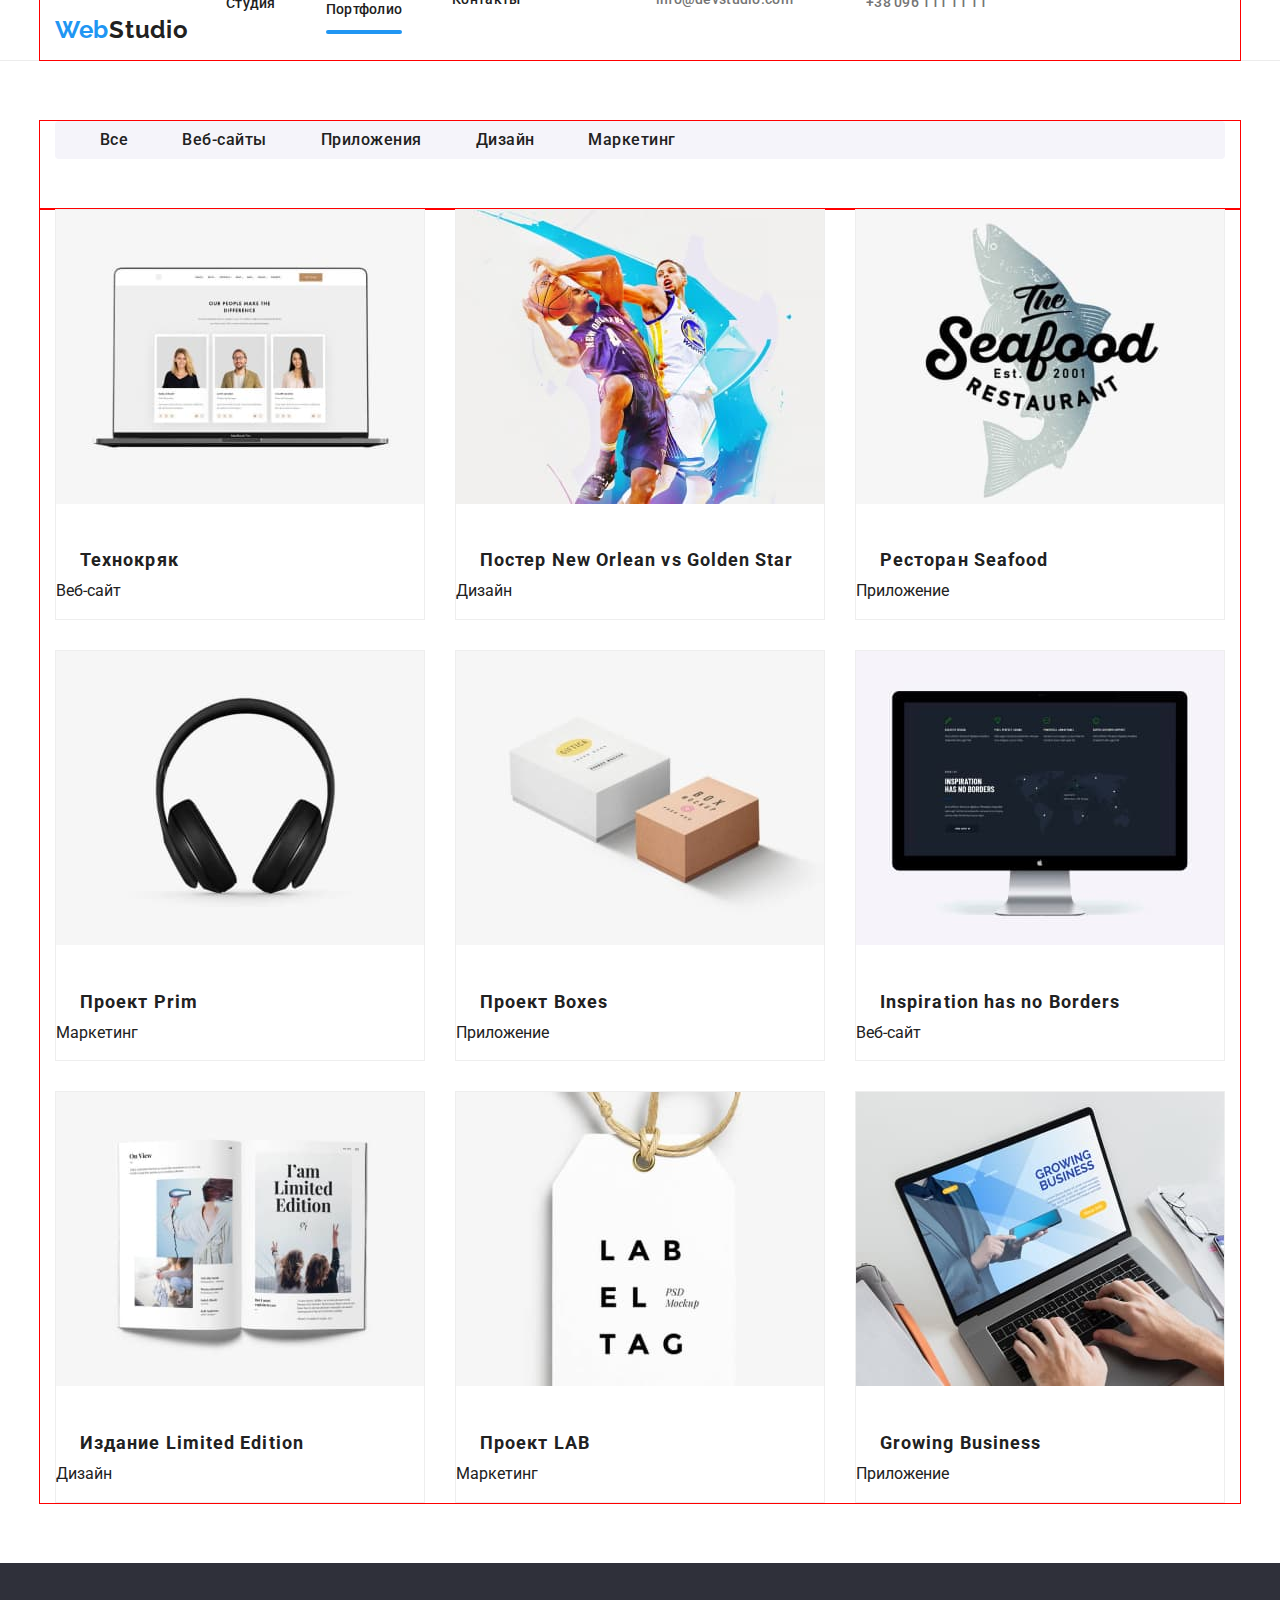
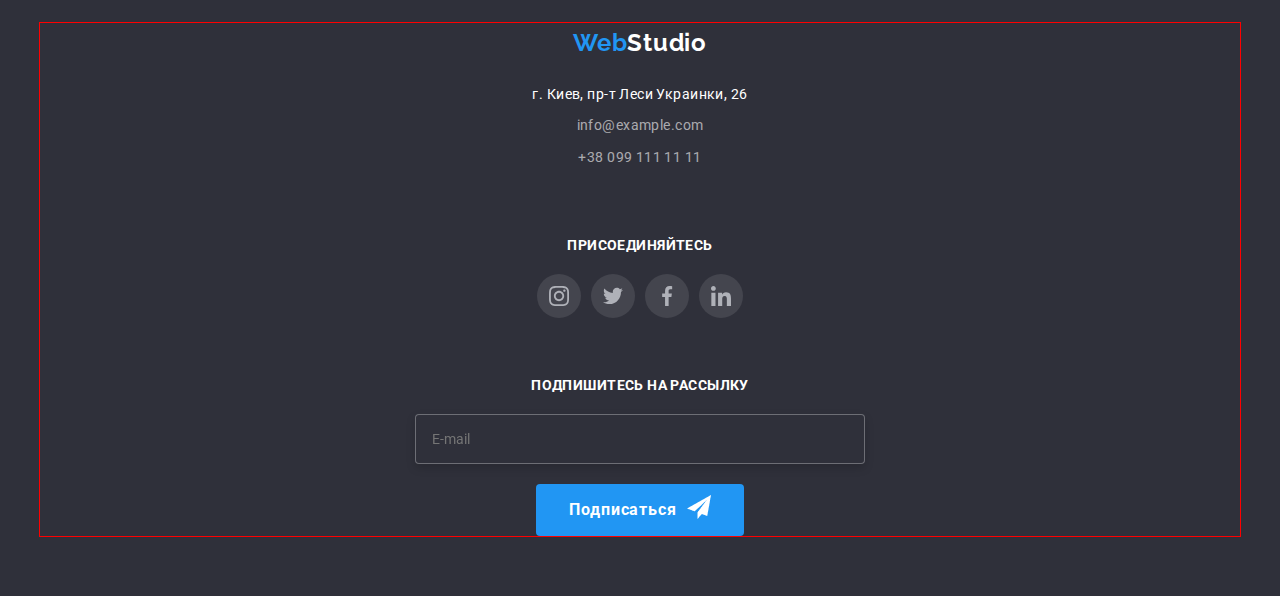
==== portfolio.html @ fc1795cc "+ portfolio" ====
<!DOCTYPE html>
<html lang="ru">

<head>
  <meta charset="UTF-8">
  <meta name="viewport" content="width=device-width, initial-scale=1.0">
  <title>Студия</title>
  <link
    href="https://fonts.googleapis.com/css2?family=Raleway:wght@400;700&family=Roboto:wght@400;500;700;900&display=swap"
    rel="stylesheet" />
  <link rel="stylesheet"
    href="https://cdnjs.cloudflare.com/ajax/libs/modern-normalize/1.0.0/modern-normalize.min.css" />
  <link rel="stylesheet" href="css/main.min.css" />
</head>

<body>
  <header class="header">
    <div class="container">
      <nav class="nav">
        <a href="./index.html" class="logo">Web<span>Studio</span>
        </a>

        <button type="button" class="menu-button" aria-expanded="false" aria-controls="menu">
          <svg class="burger-menu" data-menu-button width="24" height="18" aria-label="Переключатель мобильного меню">
            <use class="icon-menu" width="24" height="16" href="../images/svg/sprite.svg#icon-menu"></use>
            <use class="icon-cross" width="18" height="18" href="../images/svg/sprite.svg#icon-close"></use>

          </svg>
        </button>

        <div class="menu-container" data-menu>
          <ul class="menu-list">
            <li class="menu-item"><a href="./index.html" class="link ">Студия</a></li>
            <li class="menu-item"><a href="./portfolio.html" class="link current">Портфолио</a></li>
            <li class="menu-item"><a href="#contacts" class="link">Контакты</a></li>
          </ul>
          <ul class="contacts-list">
            <li class="contacts-item">
              <a class="contacts link" href="mailto:info@devstudio.com">
                <svg class="contacts-svg" width="16" height="11">
                  <use href="./images/svg/sprite.svg#icon-envelope"></use>
                </svg>
                info@devstudio.com</a>
            </li>
            <li class="contacts-item">
              <a class="contacts link" href="telto:+380961111111">
                <svg class="contacts-svg" width="10" height="15">
                  <use href="./images/svg/sprite.svg#icon-tel"></use>
                </svg>
                +38 096 111 11 11</a></li>
          </ul>
        </div>

      </nav>
    </div>
  </header>

  <main class="portfolio-main">
    <div class="container">
      <ul class="btn-list">
        <li class="item"><a href="" class="hero-btn">Все</a></li>
        <li class="item"><a href="" class="hero-btn">Веб-сайты</a></li>
        <li class="item"><a href="" class="hero-btn">Приложения</a></li>
        <li class="item"><a href="" class="hero-btn">Дизайн</a></li>
        <li class="item"><a href="" class="hero-btn">Маркетинг</a></li>
      </ul>
    </div>

    <div class="container">
      <ul class="card-container">
        <li class="card-element">
          <div class="card-img">
            <img src="./images/portfolio/portfolio1.jpg" alt="экран с лаптопа" class="card-img">
            <div class="overlay">
              <p class="overlay-text">Технокряк это современная площадка распространения коронавируса.
                Компании используют эту платформу для цифрового шпионажа и атак на защищённые сервера
                конкурентов.</p>
            </div>
          </div>

          <div class="card-title">
            <p class="img-title">Технокряк</p>
            <p class="img-description">Веб-сайт</p>
          </div>
        </li>
        <li class="card-element">
          <div class="card-img">
            <img src="./images/portfolio/portfolio2.jpg" alt="баскетболисты">
            <div class="overlay">
              <p class="overlay-text">Технокряк это современная площадка распространения коронавируса.
                Компании используют эту платформу для цифрового шпионажа и атак на защищённые сервера
                конкурентов.</p>
            </div>
          </div>

          <div class="card-title">
            <p class="img-title">Постер New Orlean vs Golden Star</p>
            <p class="img-description">Дизайн</p>
          </div>
        </li>

        <li class="card-element">
          <div class="card-img">
            <img src="./images/portfolio/portfolio3.jpg" alt="ресторан">
            <div class="overlay">
              <p class="overlay-text">Технокряк это современная площадка распространения коронавируса.
                Компании используют эту платформу для цифрового шпионажа и атак на защищённые сервера
                конкурентов.</p>
            </div>
          </div>
          <div class="card-title">
            <p class="img-title">Ресторан Seafood</p>
            <p class="img-description">Приложение</p>
          </div>
        </li>

        <li class="card-element">
          <div class="card-img">
            <img src="./images/portfolio/portfolio4.jpg" alt="наушники">
            <div class="overlay">
              <p class="overlay-text">Технокряк это современная площадка распространения коронавируса.
                Компании используют эту платформу для цифрового шпионажа и атак на защищённые сервера
                конкурентов.</p>
            </div>
          </div>
          <div class="card-title">
            <p class="img-title">Проект Prim</p>
            <p class="img-description">Маркетинг</p>
          </div>
        </li>
        <li class="card-element">
          <div class="card-img">
            <img src="./images/portfolio/portfolio5.jpg" alt="коробки">
            <div class="overlay">
              <p class="overlay-text">Технокряк это современная площадка распространения коронавируса.
                Компании используют эту платформу для цифрового шпионажа и атак на защищённые сервера
                конкурентов.</p>
            </div>
          </div>
          <div class="card-title">
            <p class="img-title">Проект Boxes</p>
            <p class="img-description">Приложение</p>
          </div>
        </li>
        <li class="card-element">
          <div class="card-img">
            <img src="./images/portfolio/portfolio6.jpg" alt="экран компьютера">
            <div class="overlay">
              <p class="overlay-text">Технокряк это современная площадка распространения коронавируса.
                Компании используют эту платформу для цифрового шпионажа и атак на защищённые сервера
                конкурентов.</p>
            </div>
          </div>

          <div class="card-title">
            <p class="img-title">Inspiration has no Borders</p>
            <p class="img-description">Веб-сайт</p>
          </div>

        </li>
        <li class="card-element">
          <div class="card-img">
            <img src="./images/portfolio/portfolio7.jpg" alt="экран компьютера">
            <div class="overlay">
              <p class="overlay-text">Технокряк это современная площадка распространения коронавируса.
                Компании используют эту платформу для цифрового шпионажа и атак на защищённые сервера
                конкурентов.</p>
            </div>
          </div>

          <div class="card-title">
            <p class="img-title">Издание Limited Edition</p>
            <p class="img-description">Дизайн</p>
          </div>

        </li>
        <li class="card-element">
          <div class="card-img">
            <img src="./images/portfolio/portfolio8.jpg" alt="экран компьютера">
            <div class="overlay">
              <p class="overlay-text">Технокряк это современная площадка распространения коронавируса.
                Компании используют эту платформу для цифрового шпионажа и атак на защищённые сервера
                конкурентов.</p>
            </div>
          </div>

          <div class="card-title">
            <p class="img-title">Проект LAB</p>
            <p class="img-description">Маркетинг</p>
          </div>


        </li>
        <li class="card-element">
          <div class="card-img">
            <img src="./images/portfolio/portfolio9.jpg" alt="экран компьютера">
            <div class="overlay">
              <p class="overlay-text">Технокряк это современная площадка распространения коронавируса.
                Компании используют эту платформу для цифрового шпионажа и атак на защищённые сервера
                конкурентов.</p>
            </div>
          </div>

          <div class="card-title">
            <p class="img-title">Growing Business</p>
            <p class="img-description">Приложение</p>
          </div>

        </li>
      </ul>
    </div>


  </main>


  <footer id="contacts" class="footer">
    <div class="container">
      <ul class="address-list">
        <a href="./index.html" class="logo-footer">Web<span class="">Studio</span></a>

        <li class="address-item">
          <a class="address-link map"
            href="https://www.google.com.ua/maps/place/%D0%B1%D1%83%D0%BB%D1%8C%D0%B2%D0%B0%D1%80+%D0%9B%D0%B5%D1%81%D1%96+%D0%A3%D0%BA%D1%80%D0%B0%D1%97%D0%BD%D0%BA%D0%B8,+26,+%D0%9A%D0%B8%D1%97%D0%B2,+02000"
            target="_blank" rel="noopener noreferrer Nofollow">г. Киев, пр-т Леси Украинки, 26</a>
        </li>
        <li class="address-item">
          <a class="address-link" href="mailto:info@example.com" target="_blank"
            rel="noopener noreferrer Nofollow">info@example.com</a>
        </li>
        <li class="address-item">
          <a class="address-link" href="tel:+38(099)111 11 11" target="_blank" rel="noopener noreferrer Nofollow">+38
            099 111 11 11</a>
        </li>
      </ul>

      <!-- JOIN US присоединяйтесь -->
      <div class="join-us-section">
        <p class="join-us-title">Присоединяйтесь</p>
        <!-- контейнер соц сетей-->
        <div class="social-section-footer">
          <ul class="social-list-footer">
            <li class="social-item-footer">
              <a class="social-link-footer" href="www.instagram.com" target="_blank" rel="noopener noreferrer Nofollow">
                <svg class="social-icon-footer" width="20" height="20">
                  <use href="./images/SVG/sprite.svg#icon-instagram"></use>
                </svg>
              </a>
            </li>
            <li class="social-item-footer">
              <a class="social-link-footer" href="www.twitter.com" target="_blank" rel="noopener noreferrer Nofollow">
                <svg class="social-icon-footer" width="20" height="20">
                  <use href="./images/SVG/sprite.svg#icon-twitter"></use>
                </svg>
              </a>
            </li>
            <li class="social-item-footer">
              <a class="social-link-footer" href="www.facebook.com" target="_blank" rel="noopener noreferrer Nofollow">
                <svg class="social-icon-footer" width="20" height="20">
                  <use href="./images/SVG/sprite.svg#icon-facebook"></use>
                </svg>
              </a>
            </li>
            <li class="social-item-footer">
              <a class="social-link-footer" href="www.linkedin.com" target="_blank" rel="noopener noreferrer Nofollow">
                <svg class="social-icon-footer" width="20" height="20">
                  <use href="./images/SVG/sprite.svg#icon-linkedin"></use>
                </svg>
              </a>
            </li>
          </ul>
        </div>
      </div>

      <!-- Подпишись на рассылку -->
      <div class="subscription">
        <strong class="join-us-title">Подпишитесь на рассылку</strong>

        <form class="subscription-form">
          <input class="colortext" type="email" name="mail" id="email" autocomplete="on" placeholder="E-mail" />

          <button class="footer hero-btn">
            Подписаться
            <img src="./images/SVG/twitter-footer.png" alt="лого твиттера" width="24" height="24" />
          </button>
        </form>
      </div>
    </div>
  </footer>
  <script src="js/menu.js"></script>
  <script src="js/modal.js"></script>
</body>

</html>
---- css/main.min.css ----
*{padding:0;margin:0;color:#212121}html{-webkit-box-sizing:border-box;box-sizing:border-box}img{display:block}body{color:#757575;font-family:"Roboto", sans-serif;margin:0;padding:0;font-style:normal;outline-offset:0}.visually-hidden{position:absolute !important;clip:rect(1px 1px 1px 1px);clip:rect(1px 1px 1px 1px);padding:0 !important;border:0 !important;height:1px !important;width:1px !important;overflow:hidden}h1,h2,h3,h4,h5{font-weight:700;margin-top:0;margin-bottom:0}a{text-decoration:none}ul,li{-webkit-padding-start:0;padding-inline-start:0;margin-top:0;margin-bottom:0;list-style-type:none}button{cursor:pointer}footer,.hero{background-color:#2f303a}.nav:hover,.nav:focus,.link:hover,.link:focus{color:#2196f3}.heading{font-weight:700;font-size:28px;line-height:1.1786;text-align:center;letter-spacing:0.03em;color:#212121;margin-bottom:30px}*{padding:0;margin:0;color:#212121}html{-webkit-box-sizing:border-box;box-sizing:border-box}img{display:block}body{color:#757575;font-family:"Roboto", sans-serif;margin:0;padding:0;font-style:normal;outline-offset:0}.visually-hidden{position:absolute !important;clip:rect(1px 1px 1px 1px);clip:rect(1px 1px 1px 1px);padding:0 !important;border:0 !important;height:1px !important;width:1px !important;overflow:hidden}h1,h2,h3,h4,h5{font-weight:700;margin-top:0;margin-bottom:0}a{text-decoration:none}ul,li{-webkit-padding-start:0;padding-inline-start:0;margin-top:0;margin-bottom:0;list-style-type:none}button{cursor:pointer}footer,.hero{background-color:#2f303a}.nav:hover,.nav:focus,.link:hover,.link:focus{color:#2196f3}.heading{font-weight:700;font-size:28px;line-height:1.1786;text-align:center;letter-spacing:0.03em;color:#212121;margin-bottom:30px}.container{margin:0 auto;width:1200px;padding-left:15px;padding-right:15px;outline:1px solid red}@media screen and (min-width: 480px){.container{width:480px}}@media screen and (min-width: 768px){.container{width:768px}}@media screen and (min-width: 1200px){.container{width:1200px}}button{outline:none;border:none}button:active,button:focus{outline:none;border:none}.hero-section .button,footer .hero-btn{display:inline-block;letter-spacing:0.06em;font-weight:700;font-size:16px;line-height:1.87em;text-align:center;color:#fff;background-color:#2196f3;padding:10px 32px;border:1px solid transparent;border-radius:4px;cursor:pointer}.hero-section .button:hover,footer .hero-btn:hover{-webkit-box-shadow:0px 4px 4px rgba(0,0,0,0.15);box-shadow:0px 4px 4px rgba(0,0,0,0.15)}.portfolio-main .hero-btn{font-weight:500;font-size:16px;line-height:1.625;text-align:center;letter-spacing:0.03em;color:#212121;border:1px solid transparent;background:#f5f4fa;border-radius:4px;cursor:pointer;padding:6px 22px}.portfolio-main .hero-btn:hover{background:#2196f3;color:#fff;-webkit-box-shadow:0px 3px 1px rgba(0,0,0,0.1),0px 1px 2px rgba(0,0,0,0.08),0px 2px 2px rgba(0,0,0,0.12);box-shadow:0px 3px 1px rgba(0,0,0,0.1),0px 1px 2px rgba(0,0,0,0.08),0px 2px 2px rgba(0,0,0,0.12);border-radius:4px}.menu-item,.contacts-item{font-weight:500;font-size:14px;line-height:1.14;letter-spacing:0.02em}.logo,.logo-footer{display:inline-block;font-family:"Raleway", sans-serif;color:#2196f3;font-weight:700;font-size:24px;line-height:1.6667;letter-spacing:0.03em}.backdrop,.social-link-footer,footer .hero-btn,.portfolio-main .hero-btn,.card-container .card-element,.card-img,.card-img .overlay{-webkit-transition-duration:250ms;transition-duration:250ms;-webkit-transition-property:all;transition-property:all;-webkit-transition-timing-function:cubic-bezier(0.4, 0, 0.2, 1);transition-timing-function:cubic-bezier(0.4, 0, 0.2, 1)}.header{position:relative;margin-top:auto;margin-bottom:auto;border-bottom:1px solid #ececec}.header .nav{display:-webkit-box;display:-ms-flexbox;display:flex;-webkit-box-align:center;-ms-flex-align:center;align-items:center;-webkit-box-pack:justify;-ms-flex-pack:justify;justify-content:space-between;height:60px;padding-top:10px;padding-bottom:10px}.logo span{color:#212121}@media screen and (max-width: 767px){.menu-button{display:-webkit-inline-box;display:-ms-inline-flexbox;display:inline-flex;margin:0;padding:0;border:none;background-color:transparent}}@media screen and (min-width: 768px){.menu-button{display:none}}.menu-button{background-color:transparent}.burger-menu .icon-cross{display:none}.burger-menu.is-open .icon-menu{display:none}.burger-menu.is-open .icon-cross{display:block;fill:#212121}@media screen and (max-width: 767px){.menu-container{display:none;position:absolute;width:100%;min-height:393px;padding-top:60px;padding-bottom:60px;top:100%;left:0;text-align:center;background-color:#fff;border:1px solid #ececec}.menu-container .container{text-align:center}.menu-container.is-open{display:block}}@media screen and (min-width: 768px){.logo{position:absolute}.menu-container{position:absolute;display:-webkit-box;display:-ms-flexbox;display:flex}.menu-list{display:-webkit-box;display:-ms-flexbox;display:flex;-webkit-box-align:center;-ms-flex-align:center;align-items:center;margin-left:171px}.menu-item:not(:last-child){margin-right:50px}.contacts-list{margin-left:106px}}@media screen and (min-width: 1200px){.contacts-list{display:-webkit-box;display:-ms-flexbox;display:flex}.contacts-item:not(:last-child){margin-right:50px}}.menu-item{color:#212121}.menu-item.current{color:#2196f3}.menu-item:nth-child(1){margin-bottom:52px}.menu-item:nth-child(2){margin-bottom:40px}.menu-item:nth-child(3){margin-bottom:60px}.contacts-item .contacts.link{color:#757575}.contacts-item:nth-child(1){margin-bottom:16px}.current{display:inline-block;position:relative}.current::after{position:absolute;display:block;content:"";width:100%;height:4px;background-color:#2196f3;border-radius:4px;margin:0 auto;margin-top:12px}.contacts-svg{fill:#757575;vertical-align:baseline;-webkit-box-align:center;-ms-flex-align:center;align-items:center;margin-right:10px}.hero-section{width:100%;height:400px;padding-top:118px;padding-bottom:118px;text-align:center;background-image:-webkit-gradient(linear, left top, left bottom, from(rgba(47,48,58,0.4)), to(rgba(47,48,58,0.4))),url(../images/hero/hero.jpg);background-image:linear-gradient(rgba(47,48,58,0.4), rgba(47,48,58,0.4)),url(../images/hero/hero.jpg)}.hero-section .button{min-width:200px;min-height:50px}.hero-heading{font-weight:900;font-size:26px;line-height:1.62;letter-spacing:0.06em;text-transform:uppercase;color:#fff;margin-bottom:30px}.backdrop{position:fixed;top:0;left:0;width:100%;height:100%;background-color:rgba(0,0,0,0.2);overflow:auto;z-index:99}.backdrop.is-hidden{opacity:0;visibility:hidden;pointer-events:none;overflow-y:scroll}.modal{margin-top:15px;width:450px;height:609px;position:absolute;background-color:#fff;top:50%;left:50%;-webkit-transform:translate(-50%, -50%);transform:translate(-50%, -50%);border-radius:4px;-webkit-animation:open-close 200ms;animation:open-close 200ms;-webkit-box-shadow:0px 1px 3px rgba(0,0,0,0.12),0px 1px 1px rgba(0,0,0,0.14),0px 2px 1px rgba(0,0,0,0.2);box-shadow:0px 1px 3px rgba(0,0,0,0.12),0px 1px 1px rgba(0,0,0,0.14),0px 2px 1px rgba(0,0,0,0.2)}@-webkit-keyframes open-close{0%{-webkit-transform:scale(0);transform:scale(0)}50%{-webkit-transform:scale(0.5);transform:scale(0.5)}100%{-webkit-transform:scale(1);transform:scale(1)}}@keyframes open-close{0%{-webkit-transform:scale(0);transform:scale(0)}50%{-webkit-transform:scale(0.5);transform:scale(0.5)}100%{-webkit-transform:scale(1);transform:scale(1)}}.close-btn{position:absolute;top:8px;right:8px;width:30px;height:30px;background-color:#fff;border:1px solid rgba(0,0,0,0.1);border-radius:50%;cursor:pointer;text-align:center}.features-section{padding-top:60px;padding-bottom:60px}.features-list{-webkit-box-align:center;-ms-flex-align:center;align-items:center}.features-item{width:100%;background:#ffffff}.features-item:nth-child(1)::before{background-image:url(../images/features/tv-table.svg);display:block;content:"";width:100%;height:120px;background-color:#f5f4fa;background-repeat:no-repeat;background-position:50% 50%}.features-item:nth-child(2)::before{background-image:url(../images/features/clock.svg);display:block;content:"";width:100%;height:120px;background-color:#f5f4fa;background-repeat:no-repeat;background-position:50% 50%}.features-item:nth-child(3)::before{background-image:url(../images/features/computer.svg);display:block;content:"";width:100%;height:120px;background-color:#f5f4fa;background-repeat:no-repeat;background-position:50% 50%}.features-item:nth-child(4)::before{background-image:url(../images/features/astronaut.svg);display:block;content:"";width:100%;height:120px;background-color:#f5f4fa;background-repeat:no-repeat;background-position:50% 50%}.title{font-weight:700;line-height:1.1428;letter-spacing:0.03em;text-transform:uppercase;color:#212121;margin-top:30px;text-align:center;margin-bottom:10px}.title-text{font-weight:400;line-height:1.71;color:#757575;margin-bottom:30px}.team-section{padding-top:60px;padding-bottom:60px;background:#f5f4fa}.team-item{height:622px;background:#ffffff;-webkit-box-shadow:0px 1px 3px rgba(0,0,0,0.12),0px 1px 1px rgba(0,0,0,0.14),0px 2px 1px rgba(0,0,0,0.2);box-shadow:0px 1px 3px rgba(0,0,0,0.12),0px 1px 1px rgba(0,0,0,0.14),0px 2px 1px rgba(0,0,0,0.2);border-radius:0px 0px 4px 4px;margin-bottom:30px}.team-item img{width:100%;height:460px;margin-bottom:30px}.team .name{font-weight:500;font-size:16px;line-height:1.1875;text-align:center;letter-spacing:0.03em;color:#212121;margin-bottom:10px}.team .profession{font-weight:400;font-size:16px;line-height:1.1875;text-align:center;letter-spacing:0.03em;color:#757575;margin-bottom:30px}.social-list{width:206px;height:44px;display:-webkit-box;display:-ms-flexbox;display:flex;-ms-flex-pack:distribute;justify-content:space-around;-webkit-box-align:center;-ms-flex-align:center;align-items:center;margin:0 auto;padding-bottom:24px}.social-item svg{fill:#757575}.partners{fill:#afb1b8}.partners:hover,.partners:focus{fill:#2196f3}.partners-section{padding-top:60px;padding-bottom:60px}.partners-list-item{width:210px;height:90px;margin:15px;border:1px solid #afb1b8;-webkit-box-sizing:border-box;box-sizing:border-box;border-radius:4px;text-align:center;padding-top:20px}.partners-list{margin:-15px;display:-webkit-box;display:-ms-flexbox;display:flex;-ms-flex-wrap:wrap;flex-wrap:wrap}.footer{padding-top:60px;padding-bottom:60px;background-color:#2f303a}.footer.container{-webkit-box-align:start;-ms-flex-align:start;align-items:flex-start}.logo-footer{color:#2196f3}.logo-footer span{color:#fff}.footer{text-align:center}.address-link{display:inline-block;font-size:14px;line-height:1.71em;letter-spacing:0.03em;margin-bottom:8px;color:rgba(255,255,255,0.6)}.address-link.map{color:#fff;margin-top:20px}.join-us-section{width:206px;margin:0 auto;text-align:center;margin-bottom:60px;margin-top:60px}.join-us-title{min-width:145px;font-weight:700;font-size:14px;line-height:1.14;letter-spacing:0.03em;text-transform:uppercase;color:#fff;margin:0 auto;margin-top:0px;margin-bottom:20px}.social-section-footer{width:206px;height:44px;-webkit-box-pack:center;-ms-flex-pack:center;justify-content:center;margin:0 auto}.social-list-footer{display:-webkit-box;display:-ms-flexbox;display:flex}.social-item-footer:not(:last-child){margin-right:10px}.social-link-footer{display:-webkit-box;display:-ms-flexbox;display:flex;-webkit-box-align:center;-ms-flex-align:center;align-items:center;-webkit-box-pack:center;-ms-flex-pack:center;justify-content:center;border-radius:50%;border:1px solid transparent;background-color:transparent;width:44px;height:44px;background:rgba(255,255,255,0.1)}.social-link-footer:hover,.social-link-footer:focus,.social-link-footer:hover .social-icon,.social-link-footer:focus .social-icon{fill:#fff;border:1px solid #2196f3;background-color:#2196f3}.social-link-footer .social-icon-footer{fill:#fff}strong{display:inline-block;text-transform:uppercase}.subscription{font-weight:500;font-size:14px;line-height:1.14;letter-spacing:0.03em;color:#fff;margin-top:60px}.subscription .colortext{display:-webkit-inline-box;display:-ms-inline-flexbox;display:inline-flex;width:450px;height:50px;border:1px solid rgba(255,255,255,0.3);border-radius:4px;-webkit-filter:drop-shadow(0px 4px 4px rgba(0,0,0,0.15));filter:drop-shadow(0px 4px 4px rgba(0,0,0,0.15));color:#fff;background-color:#2f303a;padding-left:16px;margin-bottom:20px}footer .hero-btn{display:-webkit-box;display:-ms-flexbox;display:flex;margin:0 auto}footer .hero-btn img{margin-left:10px}.portfolio-main{padding-top:60px;padding-bottom:60px;display:-webkit-box;display:-ms-flexbox;display:flex;-ms-flex-wrap:wrap;flex-wrap:wrap}.portfolio-main .btn-list{display:-webkit-box;display:-ms-flexbox;display:flex;-ms-flex-wrap:wrap;flex-wrap:wrap;background:#f5f4fa;border-radius:4px;padding:6px 22px;margin-bottom:50px;font-weight:500;font-size:16px;line-height:1.625;text-align:center;letter-spacing:0.03em;color:#212121}.portfolio-main .hero-btn{margin-right:8px;margin-bottom:15px}.portfolio-main .hero-btn:hover,.portfolio-main .hero-btn:focus{color:#fff;background-color:#2196f3;-webkit-transform:color, background-color;transform:color, background-color}.card-container{display:-webkit-box;display:-ms-flexbox;display:flex;-ms-flex-wrap:wrap;flex-wrap:wrap}.card-container .card-element{overflow:hidden;width:370px;margin-right:30px;margin-bottom:30px;background:#fff;border:1px solid #eeeeee;-webkit-box-sizing:border-box;box-sizing:border-box}.card-container .card-element:hover,.card-container .card-element:focus{cursor:pointer;-webkit-box-shadow:0px 1px 1px rgba(0,0,0,0.12),0px 4px 4px rgba(0,0,0,0.06),1px 4px 6px rgba(0,0,0,0.16);box-shadow:0px 1px 1px rgba(0,0,0,0.12),0px 4px 4px rgba(0,0,0,0.06),1px 4px 6px rgba(0,0,0,0.16)}.card-container .card-element:hover .overlay,.card-container .card-element:focus .overlay{-webkit-transform:translateY(0);transform:translateY(0);overflow:hidden}.card-container .card-element:nth-child(3n){margin-right:0px}.card-container .card-element:nth-last-child(-n+3){margin-bottom:0px}.card-img{width:370px;height:294px;position:relative;overflow:hidden}.card-img .overlay{position:absolute;top:0;left:0;width:100%;height:100%;background-color:#2196f3;-webkit-transform:translatey(100%);transform:translatey(100%);padding:63px 24px}.card-img .overlay-text{font-size:18px;line-height:1.556;letter-spacing:0.03em;color:#fff}.card-title{display:inline;margin:20px 24px}.card-title .img-title{font-weight:700;font-size:18px;line-height:2;letter-spacing:0.06em;color:#212121;padding-top:20px;padding-bottom:4px;padding-left:24px;margin:0px auto}.card-title .img-title-description{font-size:16px;line-height:1.87;letter-spacing:0.03em;color:#757575;padding-left:24px}
/*# sourceMappingURL=main.min.css.map */
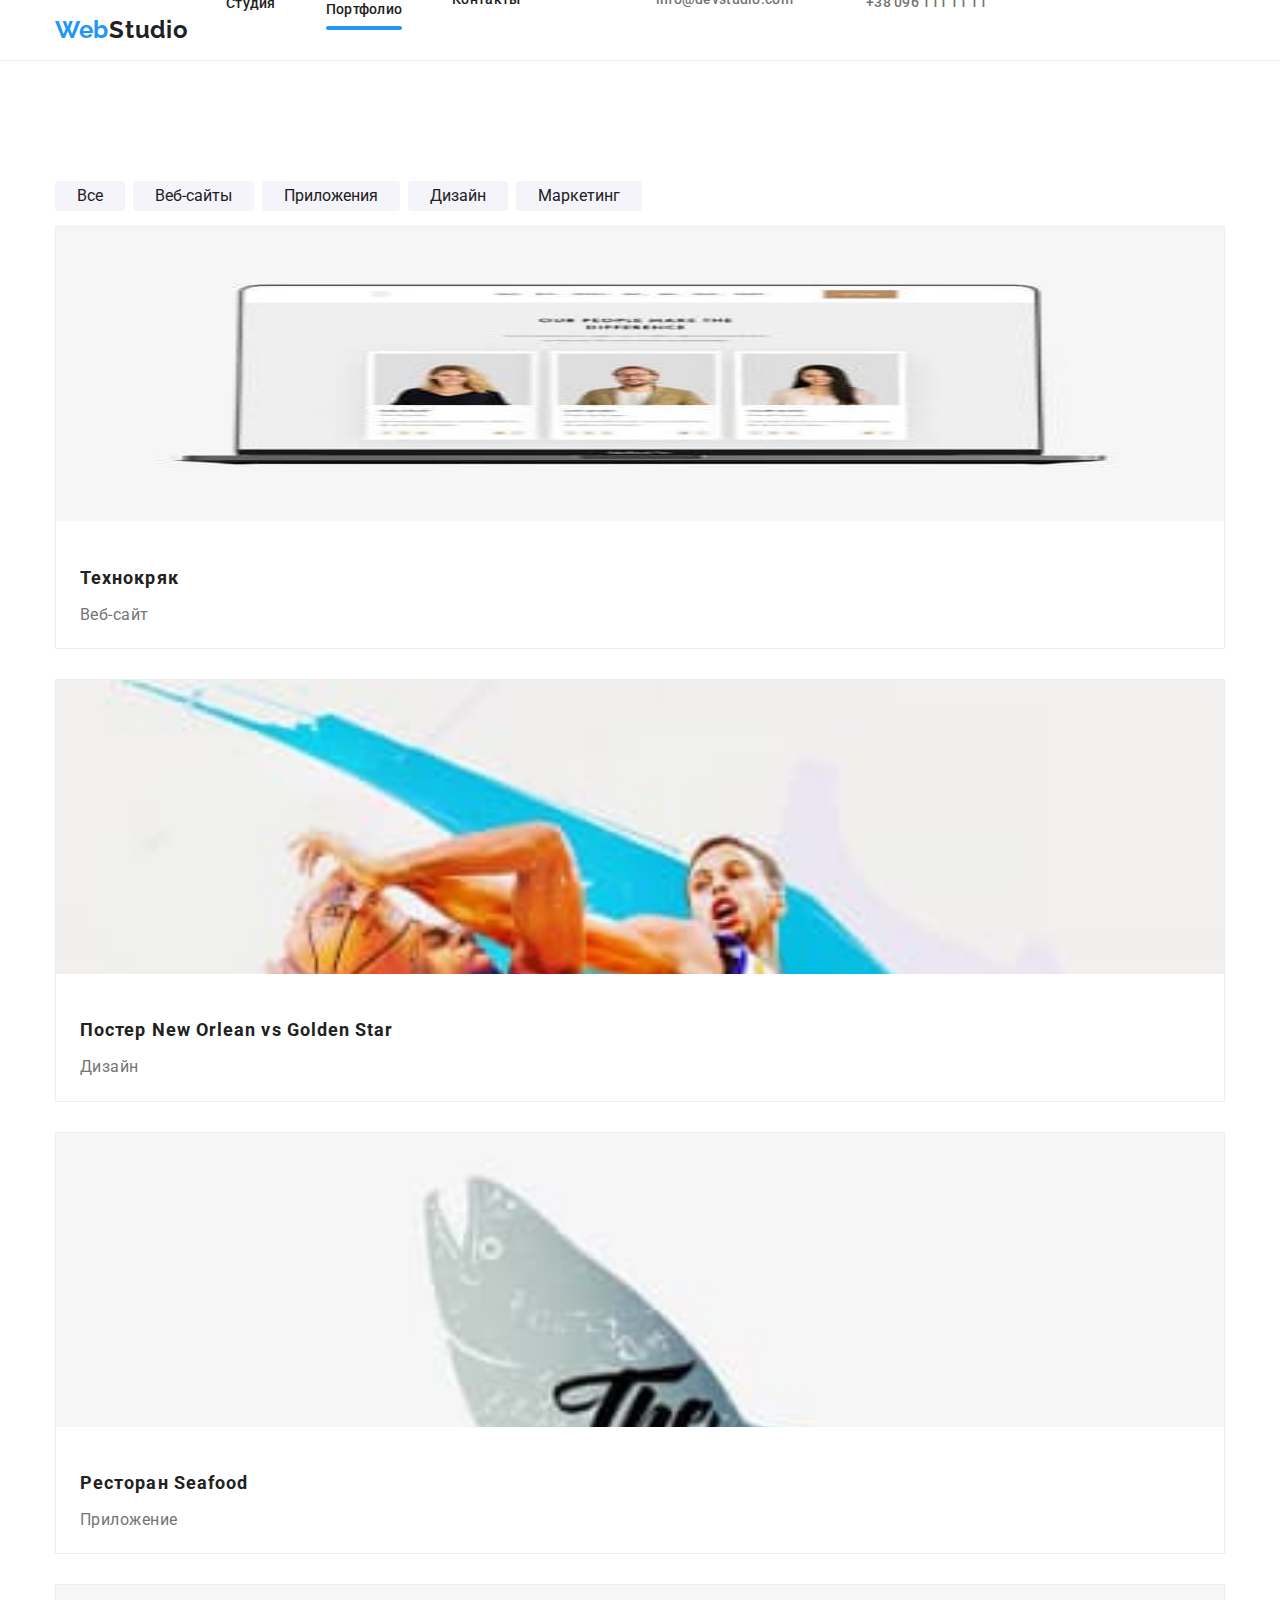
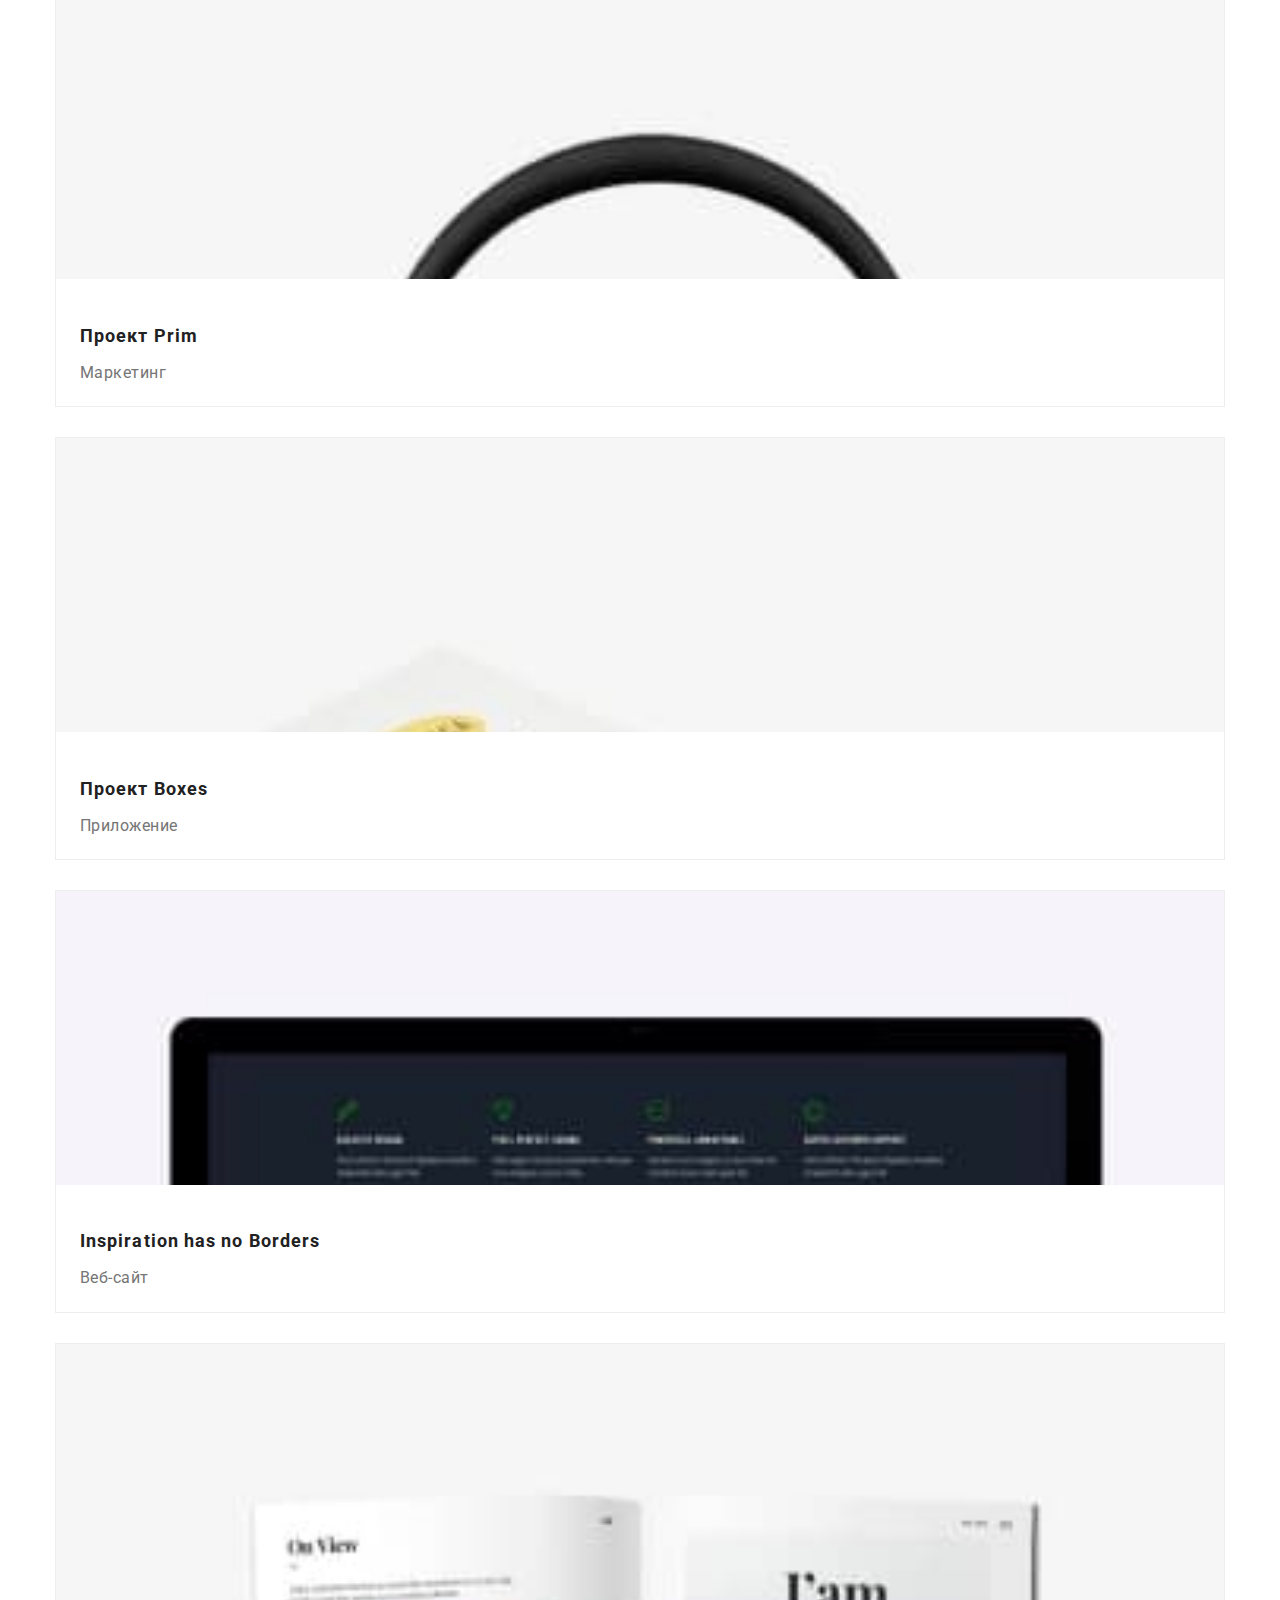
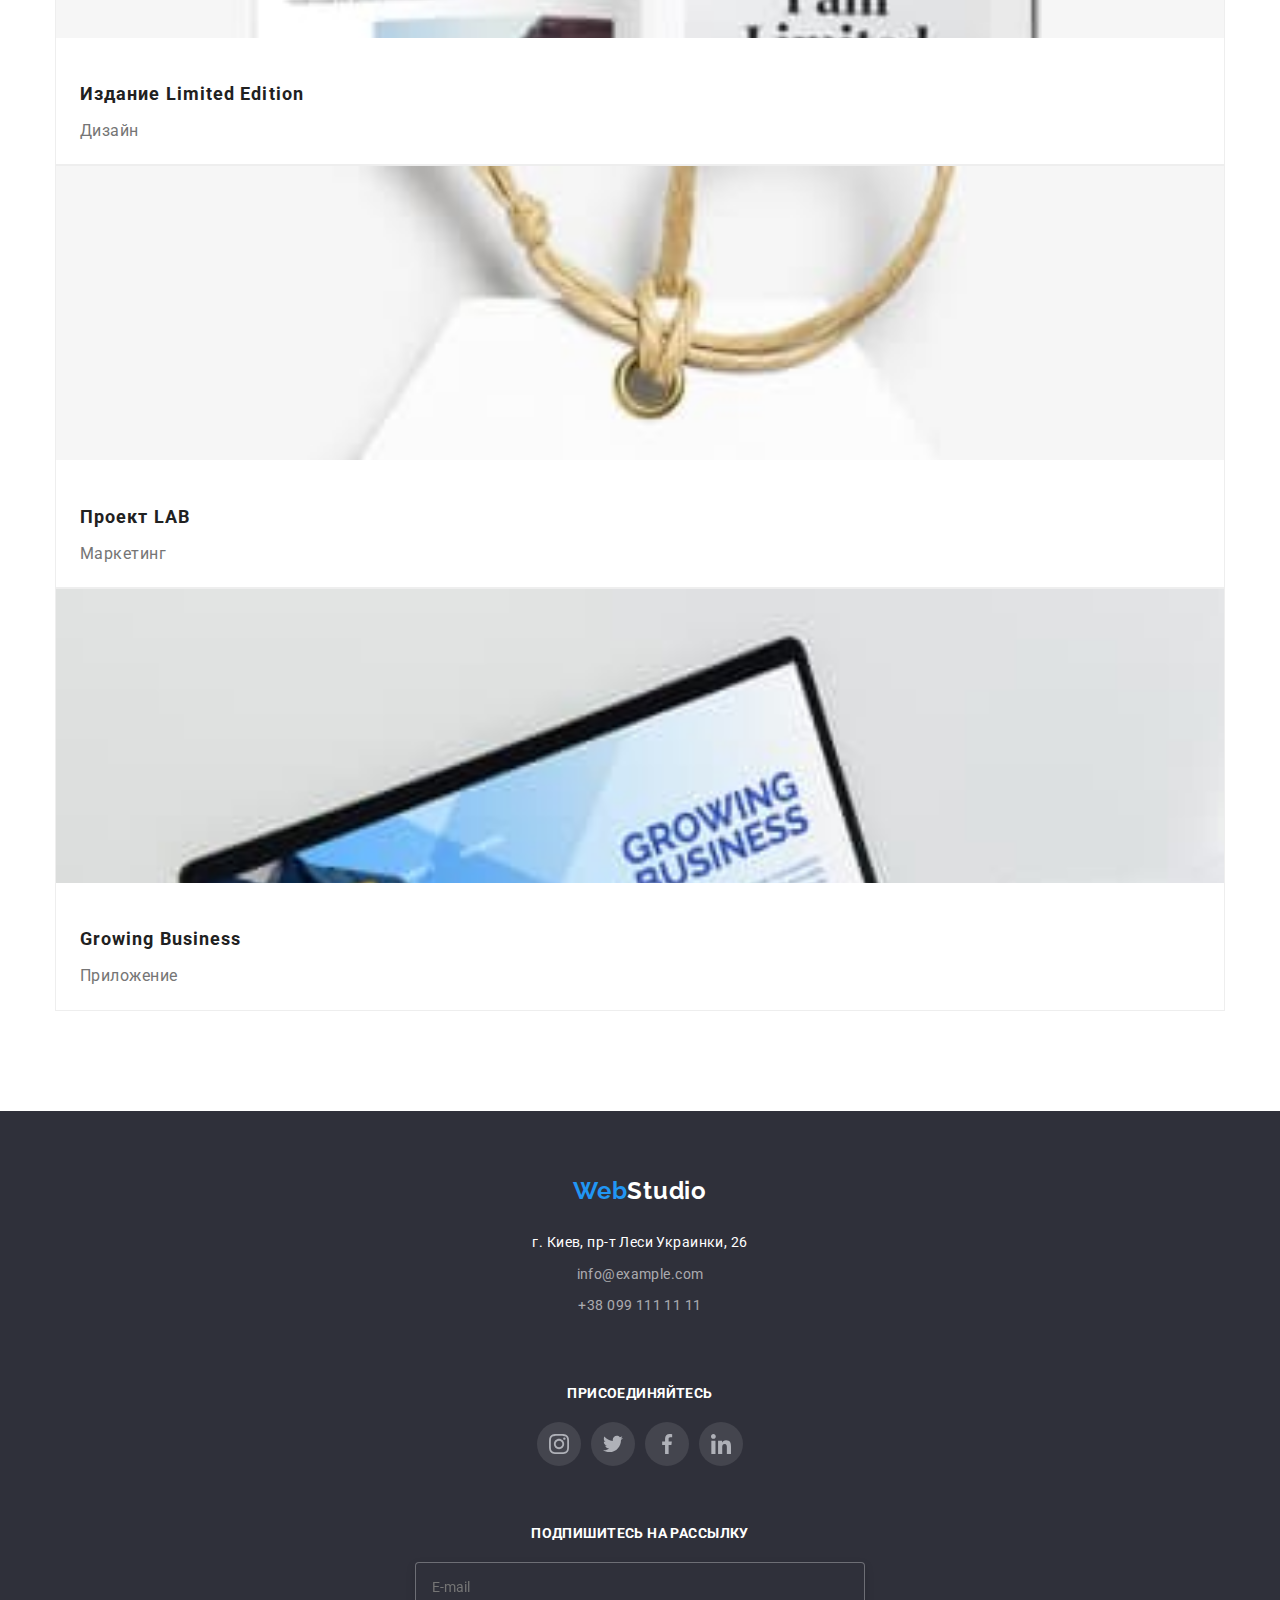
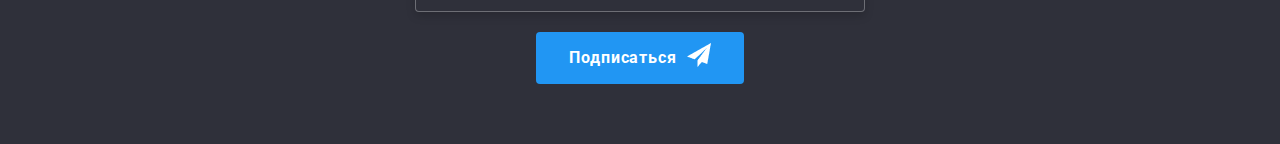
==== commit 0f30c3eb: "portfolio mobile version" ====
--- a/portfolio.html
+++ b/portfolio.html
@@ -58,15 +58,12 @@
   <main class="portfolio-main">
     <div class="container">
       <ul class="btn-list">
-        <li class="item"><a href="" class="hero-btn">Все</a></li>
-        <li class="item"><a href="" class="hero-btn">Веб-сайты</a></li>
-        <li class="item"><a href="" class="hero-btn">Приложения</a></li>
-        <li class="item"><a href="" class="hero-btn">Дизайн</a></li>
-        <li class="item"><a href="" class="hero-btn">Маркетинг</a></li>
+        <li class="btn-item"><a href="" class="button">Все</a></li>
+        <li class="btn-item"><a href="" class="button">Веб-сайты</a></li>
+        <li class="btn-item"><a href="" class="button">Приложения</a></li>
+        <li class="btn-item"><a href="" class="button">Дизайн</a></li>
+        <li class="btn-item"><a href="" class="button">Маркетинг</a></li>
       </ul>
-    </div>
-
-    <div class="container">
       <ul class="card-container">
         <li class="card-element">
           <div class="card-img">
--- a/css/main.min.css
+++ b/css/main.min.css
@@ -1,2 +1,2 @@
-*{padding:0;margin:0;color:#212121}html{-webkit-box-sizing:border-box;box-sizing:border-box}img{display:block}body{color:#757575;font-family:"Roboto", sans-serif;margin:0;padding:0;font-style:normal;outline-offset:0}.visually-hidden{position:absolute !important;clip:rect(1px 1px 1px 1px);clip:rect(1px 1px 1px 1px);padding:0 !important;border:0 !important;height:1px !important;width:1px !important;overflow:hidden}h1,h2,h3,h4,h5{font-weight:700;margin-top:0;margin-bottom:0}a{text-decoration:none}ul,li{-webkit-padding-start:0;padding-inline-start:0;margin-top:0;margin-bottom:0;list-style-type:none}button{cursor:pointer}footer,.hero{background-color:#2f303a}.nav:hover,.nav:focus,.link:hover,.link:focus{color:#2196f3}.heading{font-weight:700;font-size:28px;line-height:1.1786;text-align:center;letter-spacing:0.03em;color:#212121;margin-bottom:30px}*{padding:0;margin:0;color:#212121}html{-webkit-box-sizing:border-box;box-sizing:border-box}img{display:block}body{color:#757575;font-family:"Roboto", sans-serif;margin:0;padding:0;font-style:normal;outline-offset:0}.visually-hidden{position:absolute !important;clip:rect(1px 1px 1px 1px);clip:rect(1px 1px 1px 1px);padding:0 !important;border:0 !important;height:1px !important;width:1px !important;overflow:hidden}h1,h2,h3,h4,h5{font-weight:700;margin-top:0;margin-bottom:0}a{text-decoration:none}ul,li{-webkit-padding-start:0;padding-inline-start:0;margin-top:0;margin-bottom:0;list-style-type:none}button{cursor:pointer}footer,.hero{background-color:#2f303a}.nav:hover,.nav:focus,.link:hover,.link:focus{color:#2196f3}.heading{font-weight:700;font-size:28px;line-height:1.1786;text-align:center;letter-spacing:0.03em;color:#212121;margin-bottom:30px}.container{margin:0 auto;width:1200px;padding-left:15px;padding-right:15px;outline:1px solid red}@media screen and (min-width: 480px){.container{width:480px}}@media screen and (min-width: 768px){.container{width:768px}}@media screen and (min-width: 1200px){.container{width:1200px}}button{outline:none;border:none}button:active,button:focus{outline:none;border:none}.hero-section .button,footer .hero-btn{display:inline-block;letter-spacing:0.06em;font-weight:700;font-size:16px;line-height:1.87em;text-align:center;color:#fff;background-color:#2196f3;padding:10px 32px;border:1px solid transparent;border-radius:4px;cursor:pointer}.hero-section .button:hover,footer .hero-btn:hover{-webkit-box-shadow:0px 4px 4px rgba(0,0,0,0.15);box-shadow:0px 4px 4px rgba(0,0,0,0.15)}.portfolio-main .hero-btn{font-weight:500;font-size:16px;line-height:1.625;text-align:center;letter-spacing:0.03em;color:#212121;border:1px solid transparent;background:#f5f4fa;border-radius:4px;cursor:pointer;padding:6px 22px}.portfolio-main .hero-btn:hover{background:#2196f3;color:#fff;-webkit-box-shadow:0px 3px 1px rgba(0,0,0,0.1),0px 1px 2px rgba(0,0,0,0.08),0px 2px 2px rgba(0,0,0,0.12);box-shadow:0px 3px 1px rgba(0,0,0,0.1),0px 1px 2px rgba(0,0,0,0.08),0px 2px 2px rgba(0,0,0,0.12);border-radius:4px}.menu-item,.contacts-item{font-weight:500;font-size:14px;line-height:1.14;letter-spacing:0.02em}.logo,.logo-footer{display:inline-block;font-family:"Raleway", sans-serif;color:#2196f3;font-weight:700;font-size:24px;line-height:1.6667;letter-spacing:0.03em}.backdrop,.social-link-footer,footer .hero-btn,.portfolio-main .hero-btn,.card-container .card-element,.card-img,.card-img .overlay{-webkit-transition-duration:250ms;transition-duration:250ms;-webkit-transition-property:all;transition-property:all;-webkit-transition-timing-function:cubic-bezier(0.4, 0, 0.2, 1);transition-timing-function:cubic-bezier(0.4, 0, 0.2, 1)}.header{position:relative;margin-top:auto;margin-bottom:auto;border-bottom:1px solid #ececec}.header .nav{display:-webkit-box;display:-ms-flexbox;display:flex;-webkit-box-align:center;-ms-flex-align:center;align-items:center;-webkit-box-pack:justify;-ms-flex-pack:justify;justify-content:space-between;height:60px;padding-top:10px;padding-bottom:10px}.logo span{color:#212121}@media screen and (max-width: 767px){.menu-button{display:-webkit-inline-box;display:-ms-inline-flexbox;display:inline-flex;margin:0;padding:0;border:none;background-color:transparent}}@media screen and (min-width: 768px){.menu-button{display:none}}.menu-button{background-color:transparent}.burger-menu .icon-cross{display:none}.burger-menu.is-open .icon-menu{display:none}.burger-menu.is-open .icon-cross{display:block;fill:#212121}@media screen and (max-width: 767px){.menu-container{display:none;position:absolute;width:100%;min-height:393px;padding-top:60px;padding-bottom:60px;top:100%;left:0;text-align:center;background-color:#fff;border:1px solid #ececec}.menu-container .container{text-align:center}.menu-container.is-open{display:block}}@media screen and (min-width: 768px){.logo{position:absolute}.menu-container{position:absolute;display:-webkit-box;display:-ms-flexbox;display:flex}.menu-list{display:-webkit-box;display:-ms-flexbox;display:flex;-webkit-box-align:center;-ms-flex-align:center;align-items:center;margin-left:171px}.menu-item:not(:last-child){margin-right:50px}.contacts-list{margin-left:106px}}@media screen and (min-width: 1200px){.contacts-list{display:-webkit-box;display:-ms-flexbox;display:flex}.contacts-item:not(:last-child){margin-right:50px}}.menu-item{color:#212121}.menu-item.current{color:#2196f3}.menu-item:nth-child(1){margin-bottom:52px}.menu-item:nth-child(2){margin-bottom:40px}.menu-item:nth-child(3){margin-bottom:60px}.contacts-item .contacts.link{color:#757575}.contacts-item:nth-child(1){margin-bottom:16px}.current{display:inline-block;position:relative}.current::after{position:absolute;display:block;content:"";width:100%;height:4px;background-color:#2196f3;border-radius:4px;margin:0 auto;margin-top:12px}.contacts-svg{fill:#757575;vertical-align:baseline;-webkit-box-align:center;-ms-flex-align:center;align-items:center;margin-right:10px}.hero-section{width:100%;height:400px;padding-top:118px;padding-bottom:118px;text-align:center;background-image:-webkit-gradient(linear, left top, left bottom, from(rgba(47,48,58,0.4)), to(rgba(47,48,58,0.4))),url(../images/hero/hero.jpg);background-image:linear-gradient(rgba(47,48,58,0.4), rgba(47,48,58,0.4)),url(../images/hero/hero.jpg)}.hero-section .button{min-width:200px;min-height:50px}.hero-heading{font-weight:900;font-size:26px;line-height:1.62;letter-spacing:0.06em;text-transform:uppercase;color:#fff;margin-bottom:30px}.backdrop{position:fixed;top:0;left:0;width:100%;height:100%;background-color:rgba(0,0,0,0.2);overflow:auto;z-index:99}.backdrop.is-hidden{opacity:0;visibility:hidden;pointer-events:none;overflow-y:scroll}.modal{margin-top:15px;width:450px;height:609px;position:absolute;background-color:#fff;top:50%;left:50%;-webkit-transform:translate(-50%, -50%);transform:translate(-50%, -50%);border-radius:4px;-webkit-animation:open-close 200ms;animation:open-close 200ms;-webkit-box-shadow:0px 1px 3px rgba(0,0,0,0.12),0px 1px 1px rgba(0,0,0,0.14),0px 2px 1px rgba(0,0,0,0.2);box-shadow:0px 1px 3px rgba(0,0,0,0.12),0px 1px 1px rgba(0,0,0,0.14),0px 2px 1px rgba(0,0,0,0.2)}@-webkit-keyframes open-close{0%{-webkit-transform:scale(0);transform:scale(0)}50%{-webkit-transform:scale(0.5);transform:scale(0.5)}100%{-webkit-transform:scale(1);transform:scale(1)}}@keyframes open-close{0%{-webkit-transform:scale(0);transform:scale(0)}50%{-webkit-transform:scale(0.5);transform:scale(0.5)}100%{-webkit-transform:scale(1);transform:scale(1)}}.close-btn{position:absolute;top:8px;right:8px;width:30px;height:30px;background-color:#fff;border:1px solid rgba(0,0,0,0.1);border-radius:50%;cursor:pointer;text-align:center}.features-section{padding-top:60px;padding-bottom:60px}.features-list{-webkit-box-align:center;-ms-flex-align:center;align-items:center}.features-item{width:100%;background:#ffffff}.features-item:nth-child(1)::before{background-image:url(../images/features/tv-table.svg);display:block;content:"";width:100%;height:120px;background-color:#f5f4fa;background-repeat:no-repeat;background-position:50% 50%}.features-item:nth-child(2)::before{background-image:url(../images/features/clock.svg);display:block;content:"";width:100%;height:120px;background-color:#f5f4fa;background-repeat:no-repeat;background-position:50% 50%}.features-item:nth-child(3)::before{background-image:url(../images/features/computer.svg);display:block;content:"";width:100%;height:120px;background-color:#f5f4fa;background-repeat:no-repeat;background-position:50% 50%}.features-item:nth-child(4)::before{background-image:url(../images/features/astronaut.svg);display:block;content:"";width:100%;height:120px;background-color:#f5f4fa;background-repeat:no-repeat;background-position:50% 50%}.title{font-weight:700;line-height:1.1428;letter-spacing:0.03em;text-transform:uppercase;color:#212121;margin-top:30px;text-align:center;margin-bottom:10px}.title-text{font-weight:400;line-height:1.71;color:#757575;margin-bottom:30px}.team-section{padding-top:60px;padding-bottom:60px;background:#f5f4fa}.team-item{height:622px;background:#ffffff;-webkit-box-shadow:0px 1px 3px rgba(0,0,0,0.12),0px 1px 1px rgba(0,0,0,0.14),0px 2px 1px rgba(0,0,0,0.2);box-shadow:0px 1px 3px rgba(0,0,0,0.12),0px 1px 1px rgba(0,0,0,0.14),0px 2px 1px rgba(0,0,0,0.2);border-radius:0px 0px 4px 4px;margin-bottom:30px}.team-item img{width:100%;height:460px;margin-bottom:30px}.team .name{font-weight:500;font-size:16px;line-height:1.1875;text-align:center;letter-spacing:0.03em;color:#212121;margin-bottom:10px}.team .profession{font-weight:400;font-size:16px;line-height:1.1875;text-align:center;letter-spacing:0.03em;color:#757575;margin-bottom:30px}.social-list{width:206px;height:44px;display:-webkit-box;display:-ms-flexbox;display:flex;-ms-flex-pack:distribute;justify-content:space-around;-webkit-box-align:center;-ms-flex-align:center;align-items:center;margin:0 auto;padding-bottom:24px}.social-item svg{fill:#757575}.partners{fill:#afb1b8}.partners:hover,.partners:focus{fill:#2196f3}.partners-section{padding-top:60px;padding-bottom:60px}.partners-list-item{width:210px;height:90px;margin:15px;border:1px solid #afb1b8;-webkit-box-sizing:border-box;box-sizing:border-box;border-radius:4px;text-align:center;padding-top:20px}.partners-list{margin:-15px;display:-webkit-box;display:-ms-flexbox;display:flex;-ms-flex-wrap:wrap;flex-wrap:wrap}.footer{padding-top:60px;padding-bottom:60px;background-color:#2f303a}.footer.container{-webkit-box-align:start;-ms-flex-align:start;align-items:flex-start}.logo-footer{color:#2196f3}.logo-footer span{color:#fff}.footer{text-align:center}.address-link{display:inline-block;font-size:14px;line-height:1.71em;letter-spacing:0.03em;margin-bottom:8px;color:rgba(255,255,255,0.6)}.address-link.map{color:#fff;margin-top:20px}.join-us-section{width:206px;margin:0 auto;text-align:center;margin-bottom:60px;margin-top:60px}.join-us-title{min-width:145px;font-weight:700;font-size:14px;line-height:1.14;letter-spacing:0.03em;text-transform:uppercase;color:#fff;margin:0 auto;margin-top:0px;margin-bottom:20px}.social-section-footer{width:206px;height:44px;-webkit-box-pack:center;-ms-flex-pack:center;justify-content:center;margin:0 auto}.social-list-footer{display:-webkit-box;display:-ms-flexbox;display:flex}.social-item-footer:not(:last-child){margin-right:10px}.social-link-footer{display:-webkit-box;display:-ms-flexbox;display:flex;-webkit-box-align:center;-ms-flex-align:center;align-items:center;-webkit-box-pack:center;-ms-flex-pack:center;justify-content:center;border-radius:50%;border:1px solid transparent;background-color:transparent;width:44px;height:44px;background:rgba(255,255,255,0.1)}.social-link-footer:hover,.social-link-footer:focus,.social-link-footer:hover .social-icon,.social-link-footer:focus .social-icon{fill:#fff;border:1px solid #2196f3;background-color:#2196f3}.social-link-footer .social-icon-footer{fill:#fff}strong{display:inline-block;text-transform:uppercase}.subscription{font-weight:500;font-size:14px;line-height:1.14;letter-spacing:0.03em;color:#fff;margin-top:60px}.subscription .colortext{display:-webkit-inline-box;display:-ms-inline-flexbox;display:inline-flex;width:450px;height:50px;border:1px solid rgba(255,255,255,0.3);border-radius:4px;-webkit-filter:drop-shadow(0px 4px 4px rgba(0,0,0,0.15));filter:drop-shadow(0px 4px 4px rgba(0,0,0,0.15));color:#fff;background-color:#2f303a;padding-left:16px;margin-bottom:20px}footer .hero-btn{display:-webkit-box;display:-ms-flexbox;display:flex;margin:0 auto}footer .hero-btn img{margin-left:10px}.portfolio-main{padding-top:60px;padding-bottom:60px;display:-webkit-box;display:-ms-flexbox;display:flex;-ms-flex-wrap:wrap;flex-wrap:wrap}.portfolio-main .btn-list{display:-webkit-box;display:-ms-flexbox;display:flex;-ms-flex-wrap:wrap;flex-wrap:wrap;background:#f5f4fa;border-radius:4px;padding:6px 22px;margin-bottom:50px;font-weight:500;font-size:16px;line-height:1.625;text-align:center;letter-spacing:0.03em;color:#212121}.portfolio-main .hero-btn{margin-right:8px;margin-bottom:15px}.portfolio-main .hero-btn:hover,.portfolio-main .hero-btn:focus{color:#fff;background-color:#2196f3;-webkit-transform:color, background-color;transform:color, background-color}.card-container{display:-webkit-box;display:-ms-flexbox;display:flex;-ms-flex-wrap:wrap;flex-wrap:wrap}.card-container .card-element{overflow:hidden;width:370px;margin-right:30px;margin-bottom:30px;background:#fff;border:1px solid #eeeeee;-webkit-box-sizing:border-box;box-sizing:border-box}.card-container .card-element:hover,.card-container .card-element:focus{cursor:pointer;-webkit-box-shadow:0px 1px 1px rgba(0,0,0,0.12),0px 4px 4px rgba(0,0,0,0.06),1px 4px 6px rgba(0,0,0,0.16);box-shadow:0px 1px 1px rgba(0,0,0,0.12),0px 4px 4px rgba(0,0,0,0.06),1px 4px 6px rgba(0,0,0,0.16)}.card-container .card-element:hover .overlay,.card-container .card-element:focus .overlay{-webkit-transform:translateY(0);transform:translateY(0);overflow:hidden}.card-container .card-element:nth-child(3n){margin-right:0px}.card-container .card-element:nth-last-child(-n+3){margin-bottom:0px}.card-img{width:370px;height:294px;position:relative;overflow:hidden}.card-img .overlay{position:absolute;top:0;left:0;width:100%;height:100%;background-color:#2196f3;-webkit-transform:translatey(100%);transform:translatey(100%);padding:63px 24px}.card-img .overlay-text{font-size:18px;line-height:1.556;letter-spacing:0.03em;color:#fff}.card-title{display:inline;margin:20px 24px}.card-title .img-title{font-weight:700;font-size:18px;line-height:2;letter-spacing:0.06em;color:#212121;padding-top:20px;padding-bottom:4px;padding-left:24px;margin:0px auto}.card-title .img-title-description{font-size:16px;line-height:1.87;letter-spacing:0.03em;color:#757575;padding-left:24px}
+*{padding:0;margin:0;color:#212121}html{-webkit-box-sizing:border-box;box-sizing:border-box}img{display:block}body{color:#757575;font-family:"Roboto", sans-serif;margin:0;padding:0;font-style:normal;outline-offset:0}.visually-hidden{position:absolute !important;clip:rect(1px 1px 1px 1px);clip:rect(1px 1px 1px 1px);padding:0 !important;border:0 !important;height:1px !important;width:1px !important;overflow:hidden}h1,h2,h3,h4,h5{font-weight:700;margin-top:0;margin-bottom:0}a{text-decoration:none}ul,li{-webkit-padding-start:0;padding-inline-start:0;margin-top:0;margin-bottom:0;list-style-type:none}button{cursor:pointer}footer,.hero{background-color:#2f303a}.nav:hover,.nav:focus,.link:hover,.link:focus{color:#2196f3}.heading{font-weight:700;font-size:28px;line-height:1.1786;text-align:center;letter-spacing:0.03em;color:#212121;margin-bottom:30px}*{padding:0;margin:0;color:#212121}html{-webkit-box-sizing:border-box;box-sizing:border-box}img{display:block}body{color:#757575;font-family:"Roboto", sans-serif;margin:0;padding:0;font-style:normal;outline-offset:0}.visually-hidden{position:absolute !important;clip:rect(1px 1px 1px 1px);clip:rect(1px 1px 1px 1px);padding:0 !important;border:0 !important;height:1px !important;width:1px !important;overflow:hidden}h1,h2,h3,h4,h5{font-weight:700;margin-top:0;margin-bottom:0}a{text-decoration:none}ul,li{-webkit-padding-start:0;padding-inline-start:0;margin-top:0;margin-bottom:0;list-style-type:none}button{cursor:pointer}footer,.hero{background-color:#2f303a}.nav:hover,.nav:focus,.link:hover,.link:focus{color:#2196f3}.heading{font-weight:700;font-size:28px;line-height:1.1786;text-align:center;letter-spacing:0.03em;color:#212121;margin-bottom:30px}.container{margin:0 auto;width:1200px;padding-left:15px;padding-right:15px}@media screen and (min-width: 480px){.container{width:480px}}@media screen and (min-width: 768px){.container{width:768px}}@media screen and (min-width: 1200px){.container{width:1200px}}button{outline:none;border:none}button:active,button:focus{outline:none;border:none}.hero-section .button,footer .hero-btn{display:inline-block;letter-spacing:0.06em;font-weight:700;font-size:16px;line-height:1.87em;text-align:center;color:#fff;background-color:#2196f3;padding:10px 32px;border:1px solid transparent;border-radius:4px;cursor:pointer}.hero-section .button:hover,footer .hero-btn:hover{-webkit-box-shadow:0px 4px 4px rgba(0,0,0,0.15);box-shadow:0px 4px 4px rgba(0,0,0,0.15)}.menu-item,.contacts-item{font-weight:500;font-size:14px;line-height:1.14;letter-spacing:0.02em}.logo,.logo-footer{display:inline-block;font-family:"Raleway", sans-serif;color:#2196f3;font-weight:700;font-size:24px;line-height:1.6667;letter-spacing:0.03em}.backdrop,.social-link-footer,footer .hero-btn,.card-container .card-element,.card-img,.card-img .overlay{-webkit-transition-duration:250ms;transition-duration:250ms;-webkit-transition-property:all;transition-property:all;-webkit-transition-timing-function:cubic-bezier(0.4, 0, 0.2, 1);transition-timing-function:cubic-bezier(0.4, 0, 0.2, 1)}.header{position:relative;margin-top:auto;margin-bottom:auto;border-bottom:1px solid #ececec}.header .nav{display:-webkit-box;display:-ms-flexbox;display:flex;-webkit-box-align:center;-ms-flex-align:center;align-items:center;-webkit-box-pack:justify;-ms-flex-pack:justify;justify-content:space-between;height:60px;padding-top:10px;padding-bottom:10px}.logo span{color:#212121}@media screen and (max-width: 767px){.menu-button{display:-webkit-inline-box;display:-ms-inline-flexbox;display:inline-flex;margin:0;padding:0;border:none;background-color:transparent}}@media screen and (min-width: 768px){.menu-button{display:none}}.menu-button{background-color:transparent}.burger-menu .icon-cross{display:none}.burger-menu.is-open .icon-menu{display:none}.burger-menu.is-open .icon-cross{display:block;fill:#212121}@media screen and (max-width: 767px){.menu-container{display:none;position:absolute;width:100%;min-height:393px;padding-top:60px;padding-bottom:60px;top:100%;left:0;text-align:center;background-color:#fff;border:1px solid #ececec}.menu-container .container{text-align:center}.menu-container.is-open{display:block}}@media screen and (min-width: 768px){.logo{position:absolute}.menu-container{position:absolute;display:-webkit-box;display:-ms-flexbox;display:flex}.menu-list{display:-webkit-box;display:-ms-flexbox;display:flex;-webkit-box-align:center;-ms-flex-align:center;align-items:center;margin-left:171px}.menu-item:not(:last-child){margin-right:50px}.contacts-list{margin-left:106px}}@media screen and (min-width: 1200px){.contacts-list{display:-webkit-box;display:-ms-flexbox;display:flex}.contacts-item:not(:last-child){margin-right:50px}}.menu-item{color:#212121}.menu-item.current{color:#2196f3}.menu-item:nth-child(1){margin-bottom:52px}.menu-item:nth-child(2){margin-bottom:40px}.menu-item:nth-child(3){margin-bottom:60px}.contacts-item .contacts.link{color:#757575}.contacts-item:nth-child(1){margin-bottom:16px}.current{display:inline-block;position:relative}.current::after{position:absolute;display:block;content:"";width:100%;height:4px;background-color:#2196f3;border-radius:4px;margin:0 auto;margin-top:8px}.contacts-svg{fill:#757575;vertical-align:baseline;-webkit-box-align:center;-ms-flex-align:center;align-items:center;margin-right:10px}.hero-section{width:100%;height:400px;padding-top:118px;padding-bottom:118px;text-align:center;background-image:-webkit-gradient(linear, left top, left bottom, from(rgba(47,48,58,0.4)), to(rgba(47,48,58,0.4))),url(../images/hero/hero.jpg);background-image:linear-gradient(rgba(47,48,58,0.4), rgba(47,48,58,0.4)),url(../images/hero/hero.jpg)}.hero-section .button{min-width:200px;min-height:50px}.hero-heading{font-weight:900;font-size:26px;line-height:1.62;letter-spacing:0.06em;text-transform:uppercase;color:#fff;margin-bottom:30px}.backdrop{position:fixed;top:0;left:0;width:100%;height:100%;background-color:rgba(0,0,0,0.2);overflow:auto;z-index:99}.backdrop.is-hidden{opacity:0;visibility:hidden;pointer-events:none;overflow-y:scroll}.modal{margin-top:15px;width:450px;height:609px;position:absolute;background-color:#fff;top:50%;left:50%;-webkit-transform:translate(-50%, -50%);transform:translate(-50%, -50%);border-radius:4px;-webkit-animation:open-close 200ms;animation:open-close 200ms;-webkit-box-shadow:0px 1px 3px rgba(0,0,0,0.12),0px 1px 1px rgba(0,0,0,0.14),0px 2px 1px rgba(0,0,0,0.2);box-shadow:0px 1px 3px rgba(0,0,0,0.12),0px 1px 1px rgba(0,0,0,0.14),0px 2px 1px rgba(0,0,0,0.2)}@-webkit-keyframes open-close{0%{-webkit-transform:scale(0);transform:scale(0)}50%{-webkit-transform:scale(0.5);transform:scale(0.5)}100%{-webkit-transform:scale(1);transform:scale(1)}}@keyframes open-close{0%{-webkit-transform:scale(0);transform:scale(0)}50%{-webkit-transform:scale(0.5);transform:scale(0.5)}100%{-webkit-transform:scale(1);transform:scale(1)}}.close-btn{position:absolute;top:8px;right:8px;width:30px;height:30px;background-color:#fff;border:1px solid rgba(0,0,0,0.1);border-radius:50%;cursor:pointer;text-align:center}.features-section{padding-top:60px;padding-bottom:60px}.features-list{-webkit-box-align:center;-ms-flex-align:center;align-items:center}.features-item{width:100%;background:#ffffff}.features-item:nth-child(1)::before{background-image:url(../images/features/tv-table.svg);display:block;content:"";width:100%;height:120px;background-color:#f5f4fa;background-repeat:no-repeat;background-position:50% 50%}.features-item:nth-child(2)::before{background-image:url(../images/features/clock.svg);display:block;content:"";width:100%;height:120px;background-color:#f5f4fa;background-repeat:no-repeat;background-position:50% 50%}.features-item:nth-child(3)::before{background-image:url(../images/features/computer.svg);display:block;content:"";width:100%;height:120px;background-color:#f5f4fa;background-repeat:no-repeat;background-position:50% 50%}.features-item:nth-child(4)::before{background-image:url(../images/features/astronaut.svg);display:block;content:"";width:100%;height:120px;background-color:#f5f4fa;background-repeat:no-repeat;background-position:50% 50%}.title{font-weight:700;line-height:1.1428;letter-spacing:0.03em;text-transform:uppercase;color:#212121;margin-top:30px;text-align:center;margin-bottom:10px}.title-text{font-weight:400;line-height:1.71;color:#757575;margin-bottom:30px}.team-section{padding-top:60px;padding-bottom:60px;background:#f5f4fa}.team-item{height:622px;background:#ffffff;-webkit-box-shadow:0px 1px 3px rgba(0,0,0,0.12),0px 1px 1px rgba(0,0,0,0.14),0px 2px 1px rgba(0,0,0,0.2);box-shadow:0px 1px 3px rgba(0,0,0,0.12),0px 1px 1px rgba(0,0,0,0.14),0px 2px 1px rgba(0,0,0,0.2);border-radius:0px 0px 4px 4px;margin-bottom:30px}.team-item img{width:100%;height:460px;margin-bottom:30px}.team .name{font-weight:500;font-size:16px;line-height:1.1875;text-align:center;letter-spacing:0.03em;color:#212121;margin-bottom:10px}.team .profession{font-weight:400;font-size:16px;line-height:1.1875;text-align:center;letter-spacing:0.03em;color:#757575;margin-bottom:30px}.social-list{width:206px;height:44px;display:-webkit-box;display:-ms-flexbox;display:flex;-ms-flex-pack:distribute;justify-content:space-around;-webkit-box-align:center;-ms-flex-align:center;align-items:center;margin:0 auto;padding-bottom:24px}.social-item svg{fill:#757575}.partners{fill:#afb1b8}.partners:hover,.partners:focus{fill:#2196f3}.partners-section{padding-top:60px;padding-bottom:60px}.partners-list-item{width:210px;height:90px;margin:15px;border:1px solid #afb1b8;-webkit-box-sizing:border-box;box-sizing:border-box;border-radius:4px;text-align:center;padding-top:20px}.partners-list{margin:-15px;display:-webkit-box;display:-ms-flexbox;display:flex;-ms-flex-wrap:wrap;flex-wrap:wrap}.footer{padding-top:60px;padding-bottom:60px;background-color:#2f303a}.footer.container{-webkit-box-align:start;-ms-flex-align:start;align-items:flex-start}.logo-footer{color:#2196f3}.logo-footer span{color:#fff}.footer{text-align:center}.address-link{display:inline-block;font-size:14px;line-height:1.71em;letter-spacing:0.03em;margin-bottom:8px;color:rgba(255,255,255,0.6)}.address-link.map{color:#fff;margin-top:20px}.join-us-section{width:206px;margin:0 auto;text-align:center;margin-bottom:60px;margin-top:60px}.join-us-title{min-width:145px;font-weight:700;font-size:14px;line-height:1.14;letter-spacing:0.03em;text-transform:uppercase;color:#fff;margin:0 auto;margin-top:0px;margin-bottom:20px}.social-section-footer{width:206px;height:44px;-webkit-box-pack:center;-ms-flex-pack:center;justify-content:center;margin:0 auto}.social-list-footer{display:-webkit-box;display:-ms-flexbox;display:flex}.social-item-footer:not(:last-child){margin-right:10px}.social-link-footer{display:-webkit-box;display:-ms-flexbox;display:flex;-webkit-box-align:center;-ms-flex-align:center;align-items:center;-webkit-box-pack:center;-ms-flex-pack:center;justify-content:center;border-radius:50%;border:1px solid transparent;background-color:transparent;width:44px;height:44px;background:rgba(255,255,255,0.1)}.social-link-footer:hover,.social-link-footer:focus,.social-link-footer:hover .social-icon,.social-link-footer:focus .social-icon{fill:#fff;border:1px solid #2196f3;background-color:#2196f3}.social-link-footer .social-icon-footer{fill:#fff}strong{display:inline-block;text-transform:uppercase}.subscription{font-weight:500;font-size:14px;line-height:1.14;letter-spacing:0.03em;color:#fff;margin-top:60px}.subscription .colortext{display:-webkit-inline-box;display:-ms-inline-flexbox;display:inline-flex;width:450px;height:50px;border:1px solid rgba(255,255,255,0.3);border-radius:4px;-webkit-filter:drop-shadow(0px 4px 4px rgba(0,0,0,0.15));filter:drop-shadow(0px 4px 4px rgba(0,0,0,0.15));color:#fff;background-color:#2f303a;padding-left:16px;margin-bottom:20px}footer .hero-btn{display:-webkit-box;display:-ms-flexbox;display:flex;margin:0 auto}footer .hero-btn img{margin-left:10px}.portfolio-main .container{padding-top:60px;padding-bottom:40px}.portfolio-main .container .btn-list{display:-webkit-box;display:-ms-flexbox;display:flex;-ms-flex-wrap:wrap;flex-wrap:wrap}.portfolio-main .container .btn-item{margin-right:8px;background:#F5F4FA;border-radius:4px}.portfolio-main .container .btn-item:nth-child(n-3){margin-bottom:15px}.portfolio-main .container .btn-item:hover,.portfolio-main .container .btn-item:focus{background:#2196F3;color:#FFFFFF;-webkit-box-shadow:0px 3px 1px rgba(0,0,0,0.1),0px 1px 2px rgba(0,0,0,0.08),0px 2px 2px rgba(0,0,0,0.12);box-shadow:0px 3px 1px rgba(0,0,0,0.1),0px 1px 2px rgba(0,0,0,0.08),0px 2px 2px rgba(0,0,0,0.12)}.portfolio-main .container .btn-item .button{display:inline-block;padding:6px 22px}.portfolio-main .container .btn-item .button:hover,.portfolio-main .container .btn-item .button:focus{color:#FFFFFF}.portfolio-main{padding-top:60px;padding-bottom:60px}.card-container{display:-webkit-box;display:-ms-flexbox;display:flex;-ms-flex-wrap:wrap;flex-wrap:wrap}.card-container .card-element{overflow:hidden;width:100%;margin-bottom:30px;background:#fff;border:1px solid #eeeeee;-webkit-box-sizing:border-box;box-sizing:border-box}.card-container .card-element:hover,.card-container .card-element:focus{cursor:pointer;-webkit-box-shadow:0px 1px 1px rgba(0,0,0,0.12),0px 4px 4px rgba(0,0,0,0.06),1px 4px 6px rgba(0,0,0,0.16);box-shadow:0px 1px 1px rgba(0,0,0,0.12),0px 4px 4px rgba(0,0,0,0.06),1px 4px 6px rgba(0,0,0,0.16)}.card-container .card-element:hover .overlay,.card-container .card-element:focus .overlay{-webkit-transform:translateY(0);transform:translateY(0);overflow:hidden}.card-container .card-element:nth-child(3n){margin-right:0px}.card-container .card-element:nth-last-child(-n+3){margin-bottom:0px}.card-img{width:100%;height:294px;position:relative;overflow:hidden}.card-img .overlay{position:absolute;top:0;left:0;width:100%;height:100%;background-color:#2196f3;-webkit-transform:translatey(100%);transform:translatey(100%);padding:63px 24px}.card-img .overlay-text{font-size:18px;line-height:1.556;letter-spacing:0.03em;color:#fff}.card-img img{width:100%}.card-title{display:inline;margin:20px 24px}.card-title .img{padding-left:24px;width:100%}.card-title .img-title{font-weight:700;font-size:18px;line-height:2;letter-spacing:0.06em;color:#212121;padding-top:20px;padding-bottom:4px;padding-left:24px;margin:0px auto}.card-title .img-description{font-size:16px;line-height:1.87;letter-spacing:0.03em;color:#757575;padding-left:24px}
 /*# sourceMappingURL=main.min.css.map */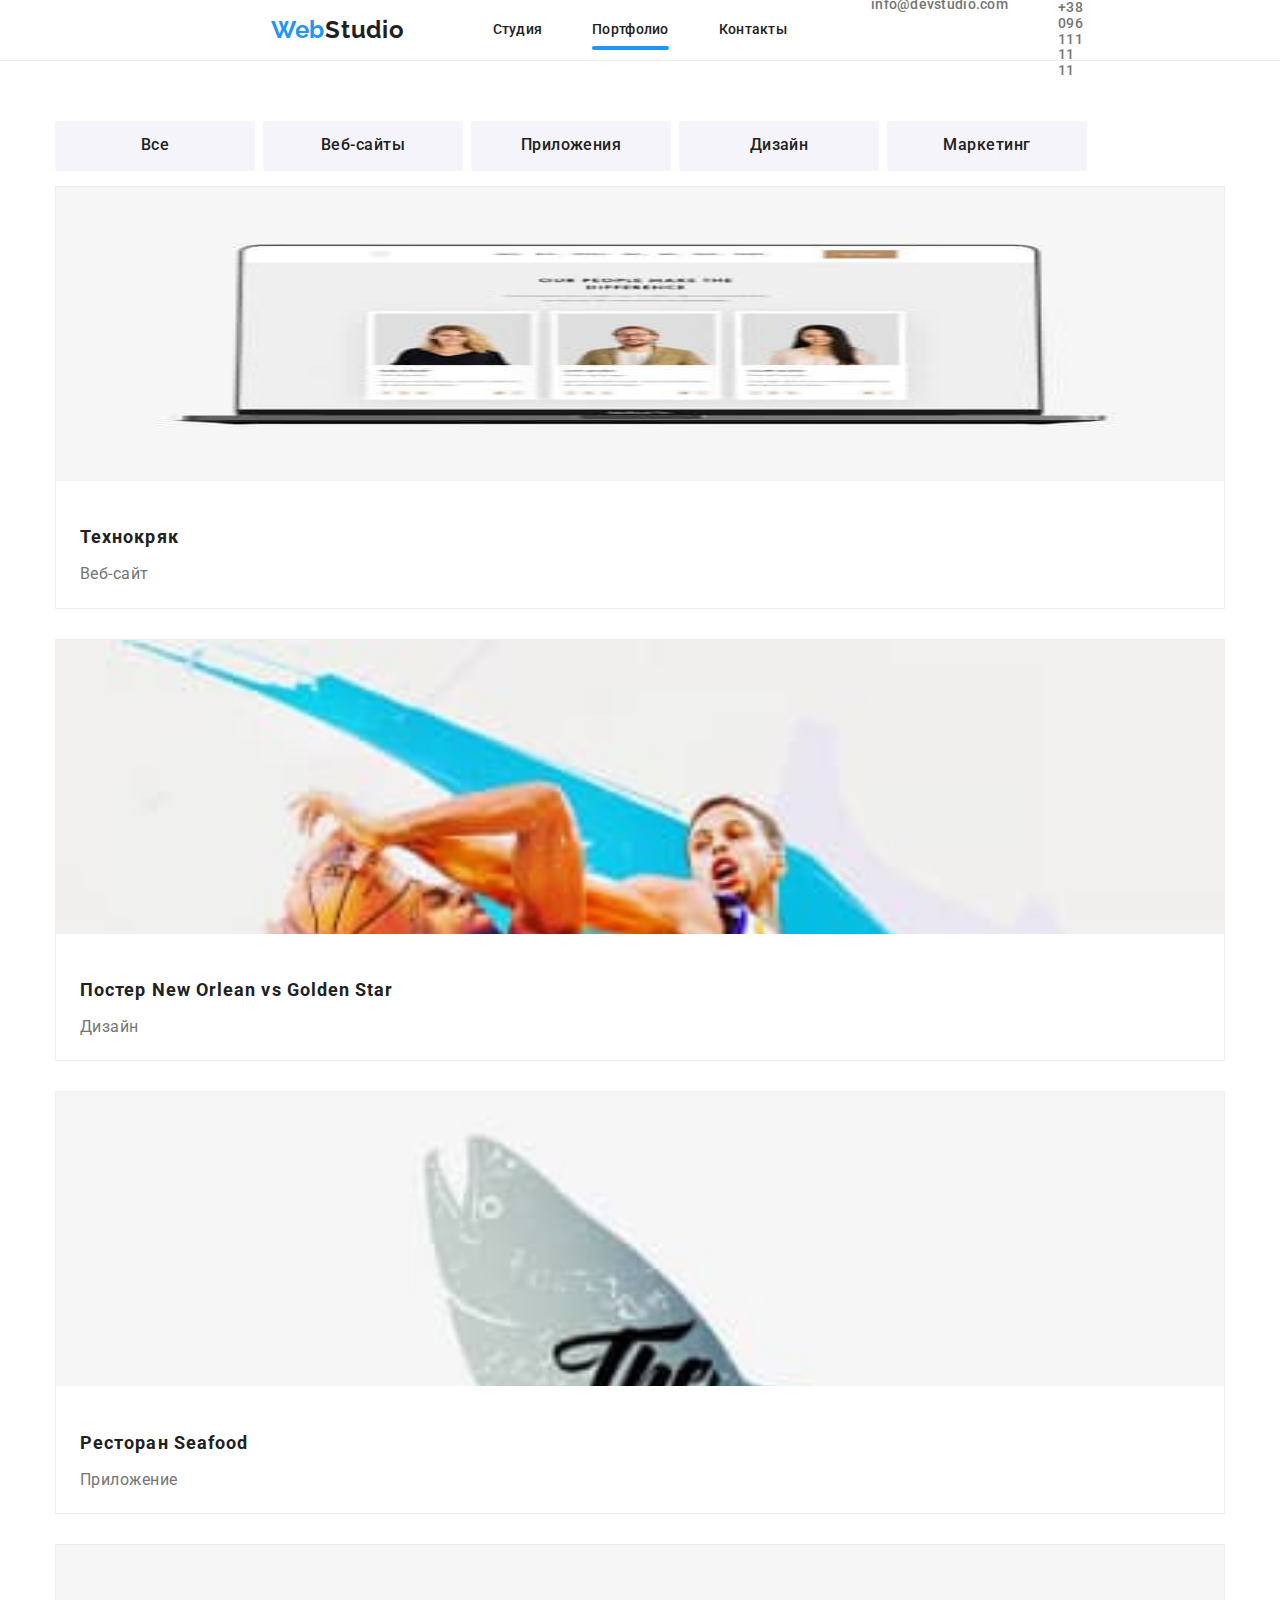
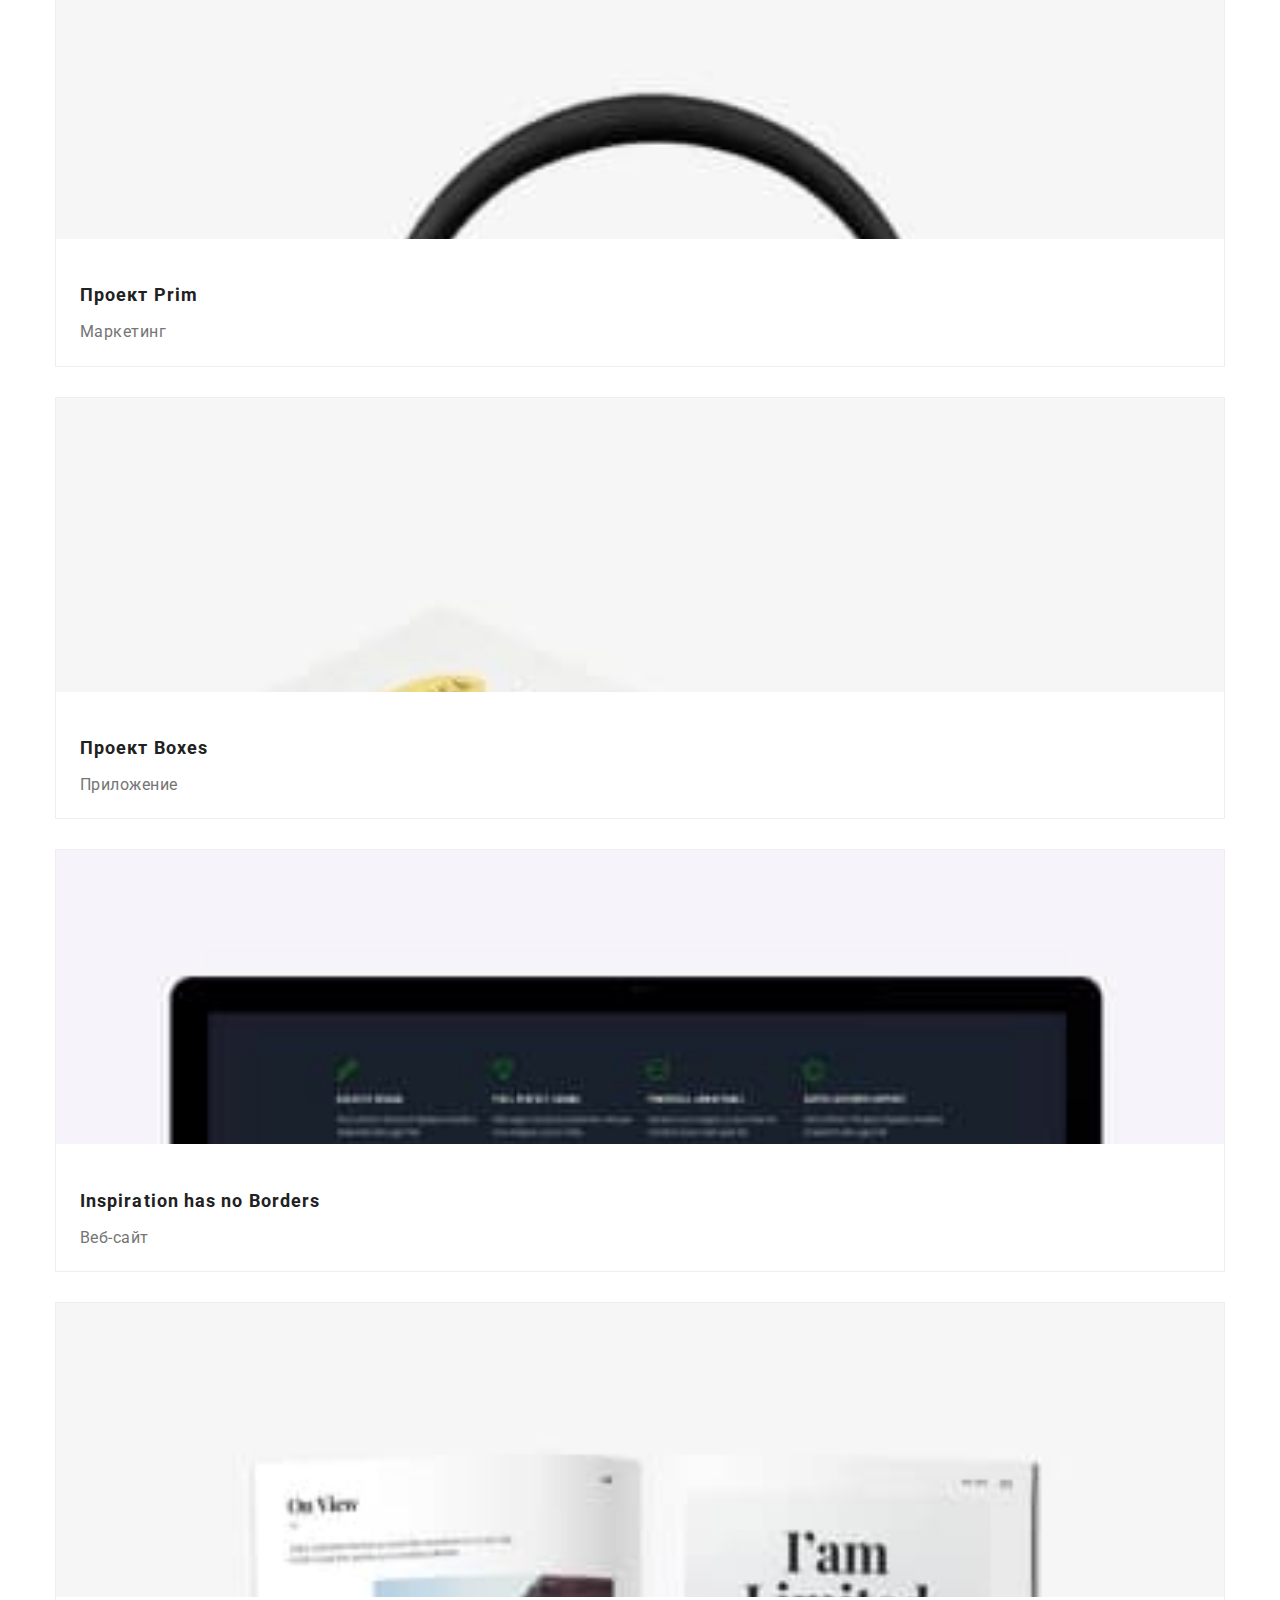
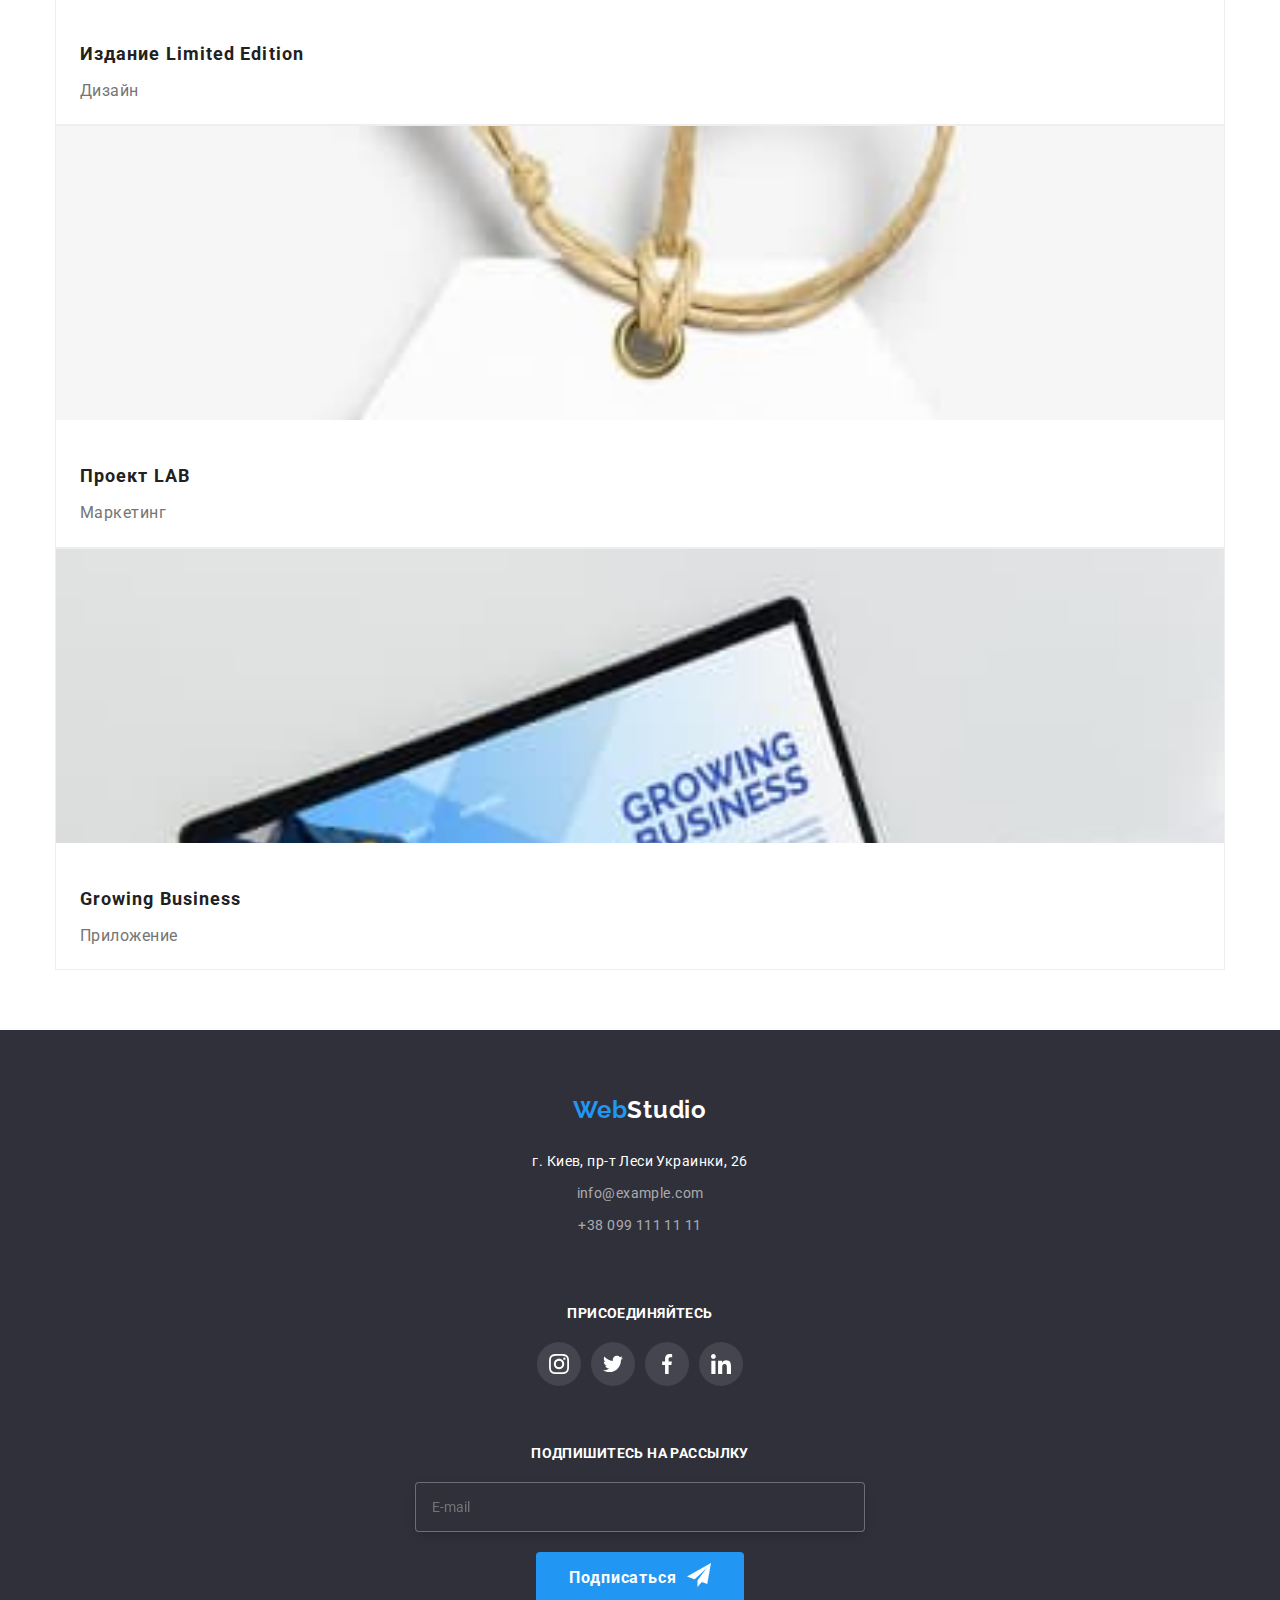
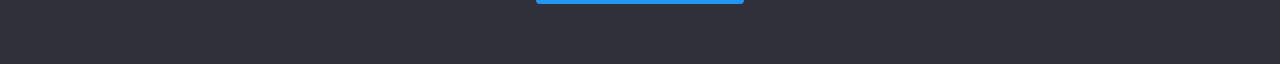
==== commit 7410e722: "hw8 mobile + tablet" ====
--- a/portfolio.html
+++ b/portfolio.html
@@ -4,7 +4,7 @@
 <head>
   <meta charset="UTF-8">
   <meta name="viewport" content="width=device-width, initial-scale=1.0">
-  <title>Студия</title>
+  <title>Портфолио</title>
   <link
     href="https://fonts.googleapis.com/css2?family=Raleway:wght@400;700&family=Roboto:wght@400;500;700;900&display=swap"
     rel="stylesheet" />
--- a/css/main.min.css
+++ b/css/main.min.css
@@ -1,2 +1,2 @@
-*{padding:0;margin:0;color:#212121}html{-webkit-box-sizing:border-box;box-sizing:border-box}img{display:block}body{color:#757575;font-family:"Roboto", sans-serif;margin:0;padding:0;font-style:normal;outline-offset:0}.visually-hidden{position:absolute !important;clip:rect(1px 1px 1px 1px);clip:rect(1px 1px 1px 1px);padding:0 !important;border:0 !important;height:1px !important;width:1px !important;overflow:hidden}h1,h2,h3,h4,h5{font-weight:700;margin-top:0;margin-bottom:0}a{text-decoration:none}ul,li{-webkit-padding-start:0;padding-inline-start:0;margin-top:0;margin-bottom:0;list-style-type:none}button{cursor:pointer}footer,.hero{background-color:#2f303a}.nav:hover,.nav:focus,.link:hover,.link:focus{color:#2196f3}.heading{font-weight:700;font-size:28px;line-height:1.1786;text-align:center;letter-spacing:0.03em;color:#212121;margin-bottom:30px}*{padding:0;margin:0;color:#212121}html{-webkit-box-sizing:border-box;box-sizing:border-box}img{display:block}body{color:#757575;font-family:"Roboto", sans-serif;margin:0;padding:0;font-style:normal;outline-offset:0}.visually-hidden{position:absolute !important;clip:rect(1px 1px 1px 1px);clip:rect(1px 1px 1px 1px);padding:0 !important;border:0 !important;height:1px !important;width:1px !important;overflow:hidden}h1,h2,h3,h4,h5{font-weight:700;margin-top:0;margin-bottom:0}a{text-decoration:none}ul,li{-webkit-padding-start:0;padding-inline-start:0;margin-top:0;margin-bottom:0;list-style-type:none}button{cursor:pointer}footer,.hero{background-color:#2f303a}.nav:hover,.nav:focus,.link:hover,.link:focus{color:#2196f3}.heading{font-weight:700;font-size:28px;line-height:1.1786;text-align:center;letter-spacing:0.03em;color:#212121;margin-bottom:30px}.container{margin:0 auto;width:1200px;padding-left:15px;padding-right:15px}@media screen and (min-width: 480px){.container{width:480px}}@media screen and (min-width: 768px){.container{width:768px}}@media screen and (min-width: 1200px){.container{width:1200px}}button{outline:none;border:none}button:active,button:focus{outline:none;border:none}.hero-section .button,footer .hero-btn{display:inline-block;letter-spacing:0.06em;font-weight:700;font-size:16px;line-height:1.87em;text-align:center;color:#fff;background-color:#2196f3;padding:10px 32px;border:1px solid transparent;border-radius:4px;cursor:pointer}.hero-section .button:hover,footer .hero-btn:hover{-webkit-box-shadow:0px 4px 4px rgba(0,0,0,0.15);box-shadow:0px 4px 4px rgba(0,0,0,0.15)}.menu-item,.contacts-item{font-weight:500;font-size:14px;line-height:1.14;letter-spacing:0.02em}.logo,.logo-footer{display:inline-block;font-family:"Raleway", sans-serif;color:#2196f3;font-weight:700;font-size:24px;line-height:1.6667;letter-spacing:0.03em}.backdrop,.social-link-footer,footer .hero-btn,.card-container .card-element,.card-img,.card-img .overlay{-webkit-transition-duration:250ms;transition-duration:250ms;-webkit-transition-property:all;transition-property:all;-webkit-transition-timing-function:cubic-bezier(0.4, 0, 0.2, 1);transition-timing-function:cubic-bezier(0.4, 0, 0.2, 1)}.header{position:relative;margin-top:auto;margin-bottom:auto;border-bottom:1px solid #ececec}.header .nav{display:-webkit-box;display:-ms-flexbox;display:flex;-webkit-box-align:center;-ms-flex-align:center;align-items:center;-webkit-box-pack:justify;-ms-flex-pack:justify;justify-content:space-between;height:60px;padding-top:10px;padding-bottom:10px}.logo span{color:#212121}@media screen and (max-width: 767px){.menu-button{display:-webkit-inline-box;display:-ms-inline-flexbox;display:inline-flex;margin:0;padding:0;border:none;background-color:transparent}}@media screen and (min-width: 768px){.menu-button{display:none}}.menu-button{background-color:transparent}.burger-menu .icon-cross{display:none}.burger-menu.is-open .icon-menu{display:none}.burger-menu.is-open .icon-cross{display:block;fill:#212121}@media screen and (max-width: 767px){.menu-container{display:none;position:absolute;width:100%;min-height:393px;padding-top:60px;padding-bottom:60px;top:100%;left:0;text-align:center;background-color:#fff;border:1px solid #ececec}.menu-container .container{text-align:center}.menu-container.is-open{display:block}}@media screen and (min-width: 768px){.logo{position:absolute}.menu-container{position:absolute;display:-webkit-box;display:-ms-flexbox;display:flex}.menu-list{display:-webkit-box;display:-ms-flexbox;display:flex;-webkit-box-align:center;-ms-flex-align:center;align-items:center;margin-left:171px}.menu-item:not(:last-child){margin-right:50px}.contacts-list{margin-left:106px}}@media screen and (min-width: 1200px){.contacts-list{display:-webkit-box;display:-ms-flexbox;display:flex}.contacts-item:not(:last-child){margin-right:50px}}.menu-item{color:#212121}.menu-item.current{color:#2196f3}.menu-item:nth-child(1){margin-bottom:52px}.menu-item:nth-child(2){margin-bottom:40px}.menu-item:nth-child(3){margin-bottom:60px}.contacts-item .contacts.link{color:#757575}.contacts-item:nth-child(1){margin-bottom:16px}.current{display:inline-block;position:relative}.current::after{position:absolute;display:block;content:"";width:100%;height:4px;background-color:#2196f3;border-radius:4px;margin:0 auto;margin-top:8px}.contacts-svg{fill:#757575;vertical-align:baseline;-webkit-box-align:center;-ms-flex-align:center;align-items:center;margin-right:10px}.hero-section{width:100%;height:400px;padding-top:118px;padding-bottom:118px;text-align:center;background-image:-webkit-gradient(linear, left top, left bottom, from(rgba(47,48,58,0.4)), to(rgba(47,48,58,0.4))),url(../images/hero/hero.jpg);background-image:linear-gradient(rgba(47,48,58,0.4), rgba(47,48,58,0.4)),url(../images/hero/hero.jpg)}.hero-section .button{min-width:200px;min-height:50px}.hero-heading{font-weight:900;font-size:26px;line-height:1.62;letter-spacing:0.06em;text-transform:uppercase;color:#fff;margin-bottom:30px}.backdrop{position:fixed;top:0;left:0;width:100%;height:100%;background-color:rgba(0,0,0,0.2);overflow:auto;z-index:99}.backdrop.is-hidden{opacity:0;visibility:hidden;pointer-events:none;overflow-y:scroll}.modal{margin-top:15px;width:450px;height:609px;position:absolute;background-color:#fff;top:50%;left:50%;-webkit-transform:translate(-50%, -50%);transform:translate(-50%, -50%);border-radius:4px;-webkit-animation:open-close 200ms;animation:open-close 200ms;-webkit-box-shadow:0px 1px 3px rgba(0,0,0,0.12),0px 1px 1px rgba(0,0,0,0.14),0px 2px 1px rgba(0,0,0,0.2);box-shadow:0px 1px 3px rgba(0,0,0,0.12),0px 1px 1px rgba(0,0,0,0.14),0px 2px 1px rgba(0,0,0,0.2)}@-webkit-keyframes open-close{0%{-webkit-transform:scale(0);transform:scale(0)}50%{-webkit-transform:scale(0.5);transform:scale(0.5)}100%{-webkit-transform:scale(1);transform:scale(1)}}@keyframes open-close{0%{-webkit-transform:scale(0);transform:scale(0)}50%{-webkit-transform:scale(0.5);transform:scale(0.5)}100%{-webkit-transform:scale(1);transform:scale(1)}}.close-btn{position:absolute;top:8px;right:8px;width:30px;height:30px;background-color:#fff;border:1px solid rgba(0,0,0,0.1);border-radius:50%;cursor:pointer;text-align:center}.features-section{padding-top:60px;padding-bottom:60px}.features-list{-webkit-box-align:center;-ms-flex-align:center;align-items:center}.features-item{width:100%;background:#ffffff}.features-item:nth-child(1)::before{background-image:url(../images/features/tv-table.svg);display:block;content:"";width:100%;height:120px;background-color:#f5f4fa;background-repeat:no-repeat;background-position:50% 50%}.features-item:nth-child(2)::before{background-image:url(../images/features/clock.svg);display:block;content:"";width:100%;height:120px;background-color:#f5f4fa;background-repeat:no-repeat;background-position:50% 50%}.features-item:nth-child(3)::before{background-image:url(../images/features/computer.svg);display:block;content:"";width:100%;height:120px;background-color:#f5f4fa;background-repeat:no-repeat;background-position:50% 50%}.features-item:nth-child(4)::before{background-image:url(../images/features/astronaut.svg);display:block;content:"";width:100%;height:120px;background-color:#f5f4fa;background-repeat:no-repeat;background-position:50% 50%}.title{font-weight:700;line-height:1.1428;letter-spacing:0.03em;text-transform:uppercase;color:#212121;margin-top:30px;text-align:center;margin-bottom:10px}.title-text{font-weight:400;line-height:1.71;color:#757575;margin-bottom:30px}.team-section{padding-top:60px;padding-bottom:60px;background:#f5f4fa}.team-item{height:622px;background:#ffffff;-webkit-box-shadow:0px 1px 3px rgba(0,0,0,0.12),0px 1px 1px rgba(0,0,0,0.14),0px 2px 1px rgba(0,0,0,0.2);box-shadow:0px 1px 3px rgba(0,0,0,0.12),0px 1px 1px rgba(0,0,0,0.14),0px 2px 1px rgba(0,0,0,0.2);border-radius:0px 0px 4px 4px;margin-bottom:30px}.team-item img{width:100%;height:460px;margin-bottom:30px}.team .name{font-weight:500;font-size:16px;line-height:1.1875;text-align:center;letter-spacing:0.03em;color:#212121;margin-bottom:10px}.team .profession{font-weight:400;font-size:16px;line-height:1.1875;text-align:center;letter-spacing:0.03em;color:#757575;margin-bottom:30px}.social-list{width:206px;height:44px;display:-webkit-box;display:-ms-flexbox;display:flex;-ms-flex-pack:distribute;justify-content:space-around;-webkit-box-align:center;-ms-flex-align:center;align-items:center;margin:0 auto;padding-bottom:24px}.social-item svg{fill:#757575}.partners{fill:#afb1b8}.partners:hover,.partners:focus{fill:#2196f3}.partners-section{padding-top:60px;padding-bottom:60px}.partners-list-item{width:210px;height:90px;margin:15px;border:1px solid #afb1b8;-webkit-box-sizing:border-box;box-sizing:border-box;border-radius:4px;text-align:center;padding-top:20px}.partners-list{margin:-15px;display:-webkit-box;display:-ms-flexbox;display:flex;-ms-flex-wrap:wrap;flex-wrap:wrap}.footer{padding-top:60px;padding-bottom:60px;background-color:#2f303a}.footer.container{-webkit-box-align:start;-ms-flex-align:start;align-items:flex-start}.logo-footer{color:#2196f3}.logo-footer span{color:#fff}.footer{text-align:center}.address-link{display:inline-block;font-size:14px;line-height:1.71em;letter-spacing:0.03em;margin-bottom:8px;color:rgba(255,255,255,0.6)}.address-link.map{color:#fff;margin-top:20px}.join-us-section{width:206px;margin:0 auto;text-align:center;margin-bottom:60px;margin-top:60px}.join-us-title{min-width:145px;font-weight:700;font-size:14px;line-height:1.14;letter-spacing:0.03em;text-transform:uppercase;color:#fff;margin:0 auto;margin-top:0px;margin-bottom:20px}.social-section-footer{width:206px;height:44px;-webkit-box-pack:center;-ms-flex-pack:center;justify-content:center;margin:0 auto}.social-list-footer{display:-webkit-box;display:-ms-flexbox;display:flex}.social-item-footer:not(:last-child){margin-right:10px}.social-link-footer{display:-webkit-box;display:-ms-flexbox;display:flex;-webkit-box-align:center;-ms-flex-align:center;align-items:center;-webkit-box-pack:center;-ms-flex-pack:center;justify-content:center;border-radius:50%;border:1px solid transparent;background-color:transparent;width:44px;height:44px;background:rgba(255,255,255,0.1)}.social-link-footer:hover,.social-link-footer:focus,.social-link-footer:hover .social-icon,.social-link-footer:focus .social-icon{fill:#fff;border:1px solid #2196f3;background-color:#2196f3}.social-link-footer .social-icon-footer{fill:#fff}strong{display:inline-block;text-transform:uppercase}.subscription{font-weight:500;font-size:14px;line-height:1.14;letter-spacing:0.03em;color:#fff;margin-top:60px}.subscription .colortext{display:-webkit-inline-box;display:-ms-inline-flexbox;display:inline-flex;width:450px;height:50px;border:1px solid rgba(255,255,255,0.3);border-radius:4px;-webkit-filter:drop-shadow(0px 4px 4px rgba(0,0,0,0.15));filter:drop-shadow(0px 4px 4px rgba(0,0,0,0.15));color:#fff;background-color:#2f303a;padding-left:16px;margin-bottom:20px}footer .hero-btn{display:-webkit-box;display:-ms-flexbox;display:flex;margin:0 auto}footer .hero-btn img{margin-left:10px}.portfolio-main .container{padding-top:60px;padding-bottom:40px}.portfolio-main .container .btn-list{display:-webkit-box;display:-ms-flexbox;display:flex;-ms-flex-wrap:wrap;flex-wrap:wrap}.portfolio-main .container .btn-item{margin-right:8px;background:#F5F4FA;border-radius:4px}.portfolio-main .container .btn-item:nth-child(n-3){margin-bottom:15px}.portfolio-main .container .btn-item:hover,.portfolio-main .container .btn-item:focus{background:#2196F3;color:#FFFFFF;-webkit-box-shadow:0px 3px 1px rgba(0,0,0,0.1),0px 1px 2px rgba(0,0,0,0.08),0px 2px 2px rgba(0,0,0,0.12);box-shadow:0px 3px 1px rgba(0,0,0,0.1),0px 1px 2px rgba(0,0,0,0.08),0px 2px 2px rgba(0,0,0,0.12)}.portfolio-main .container .btn-item .button{display:inline-block;padding:6px 22px}.portfolio-main .container .btn-item .button:hover,.portfolio-main .container .btn-item .button:focus{color:#FFFFFF}.portfolio-main{padding-top:60px;padding-bottom:60px}.card-container{display:-webkit-box;display:-ms-flexbox;display:flex;-ms-flex-wrap:wrap;flex-wrap:wrap}.card-container .card-element{overflow:hidden;width:100%;margin-bottom:30px;background:#fff;border:1px solid #eeeeee;-webkit-box-sizing:border-box;box-sizing:border-box}.card-container .card-element:hover,.card-container .card-element:focus{cursor:pointer;-webkit-box-shadow:0px 1px 1px rgba(0,0,0,0.12),0px 4px 4px rgba(0,0,0,0.06),1px 4px 6px rgba(0,0,0,0.16);box-shadow:0px 1px 1px rgba(0,0,0,0.12),0px 4px 4px rgba(0,0,0,0.06),1px 4px 6px rgba(0,0,0,0.16)}.card-container .card-element:hover .overlay,.card-container .card-element:focus .overlay{-webkit-transform:translateY(0);transform:translateY(0);overflow:hidden}.card-container .card-element:nth-child(3n){margin-right:0px}.card-container .card-element:nth-last-child(-n+3){margin-bottom:0px}.card-img{width:100%;height:294px;position:relative;overflow:hidden}.card-img .overlay{position:absolute;top:0;left:0;width:100%;height:100%;background-color:#2196f3;-webkit-transform:translatey(100%);transform:translatey(100%);padding:63px 24px}.card-img .overlay-text{font-size:18px;line-height:1.556;letter-spacing:0.03em;color:#fff}.card-img img{width:100%}.card-title{display:inline;margin:20px 24px}.card-title .img{padding-left:24px;width:100%}.card-title .img-title{font-weight:700;font-size:18px;line-height:2;letter-spacing:0.06em;color:#212121;padding-top:20px;padding-bottom:4px;padding-left:24px;margin:0px auto}.card-title .img-description{font-size:16px;line-height:1.87;letter-spacing:0.03em;color:#757575;padding-left:24px}
+*{padding:0;margin:0;color:#212121}html{-webkit-box-sizing:border-box;box-sizing:border-box}img{display:block}body{color:#757575;font-family:"Roboto", sans-serif;margin:0;padding:0;font-style:normal;outline-offset:0}.visually-hidden{position:absolute !important;clip:rect(1px 1px 1px 1px);clip:rect(1px 1px 1px 1px);padding:0 !important;border:0 !important;height:1px !important;width:1px !important;overflow:hidden}h1,h2,h3,h4,h5{font-weight:700;margin-top:0;margin-bottom:0}a{text-decoration:none}ul,li{-webkit-padding-start:0;padding-inline-start:0;margin-top:0;margin-bottom:0;list-style-type:none}button{cursor:pointer}footer,.hero{background-color:#2f303a}.nav:hover,.nav:focus,.link:hover,.link:focus{color:#2196f3}.heading{font-weight:700;font-size:28px;line-height:1.1786;text-align:center;letter-spacing:0.03em;color:#212121;margin-bottom:30px}*{padding:0;margin:0;color:#212121}html{-webkit-box-sizing:border-box;box-sizing:border-box}img{display:block}body{color:#757575;font-family:"Roboto", sans-serif;margin:0;padding:0;font-style:normal;outline-offset:0}.visually-hidden{position:absolute !important;clip:rect(1px 1px 1px 1px);clip:rect(1px 1px 1px 1px);padding:0 !important;border:0 !important;height:1px !important;width:1px !important;overflow:hidden}h1,h2,h3,h4,h5{font-weight:700;margin-top:0;margin-bottom:0}a{text-decoration:none}ul,li{-webkit-padding-start:0;padding-inline-start:0;margin-top:0;margin-bottom:0;list-style-type:none}button{cursor:pointer}footer,.hero{background-color:#2f303a}.nav:hover,.nav:focus,.link:hover,.link:focus{color:#2196f3}.heading{font-weight:700;font-size:28px;line-height:1.1786;text-align:center;letter-spacing:0.03em;color:#212121;margin-bottom:30px}.container{margin:0 auto;width:1200px;padding-left:15px;padding-right:15px}@media screen and (min-width: 480px){.container{width:480px}}@media screen and (min-width: 768px){.container{width:768px}}@media screen and (min-width: 1200px){.container{width:1200px}}button{outline:none;border:none}button:active,button:focus{outline:none;border:none}.button,.hero-section .button,footer .hero-btn{display:inline-block;letter-spacing:0.06em;font-weight:700;font-size:16px;line-height:1.87em;text-align:center;color:#fff;background-color:#2196f3;padding:10px 32px;border:1px solid transparent;border-radius:4px;cursor:pointer}.button:hover,footer .hero-btn:hover{-webkit-box-shadow:0px 4px 4px rgba(0,0,0,0.15);box-shadow:0px 4px 4px rgba(0,0,0,0.15)}.button{font-weight:500;font-size:16px;line-height:1.625;text-align:center;letter-spacing:0.03em;color:#212121;border:1px solid transparent;background:#f5f4fa;border-radius:4px;cursor:pointer;padding:6px 22px}.button:hover{background:#2196f3;color:#fff;-webkit-box-shadow:0px 3px 1px rgba(0,0,0,0.1),0px 1px 2px rgba(0,0,0,0.08),0px 2px 2px rgba(0,0,0,0.12);box-shadow:0px 3px 1px rgba(0,0,0,0.1),0px 1px 2px rgba(0,0,0,0.08),0px 2px 2px rgba(0,0,0,0.12);border-radius:4px}.menu-item,.contacts-item{font-weight:500;font-size:14px;line-height:1.14;letter-spacing:0.02em}.logo,.logo-footer{display:inline-block;font-family:"Raleway", sans-serif;color:#2196f3;font-weight:700;font-size:24px;line-height:1.6667;letter-spacing:0.03em}.backdrop,.form-input,.social-link,.social-link-footer,footer .hero-btn,.card-container .card-element,.card-img,.card-img .overlay{-webkit-transition-duration:250ms;transition-duration:250ms;-webkit-transition-property:all;transition-property:all;-webkit-transition-timing-function:cubic-bezier(0.4, 0, 0.2, 1);transition-timing-function:cubic-bezier(0.4, 0, 0.2, 1)}.header{position:relative;margin-top:auto;margin-bottom:auto;border-bottom:1px solid #ececec}.header .nav{display:-webkit-box;display:-ms-flexbox;display:flex;-webkit-box-align:center;-ms-flex-align:center;align-items:center;-webkit-box-pack:justify;-ms-flex-pack:justify;justify-content:space-between;height:60px;padding-top:10px;padding-bottom:10px}.logo span{color:#212121}@media screen and (max-width: 767px){.menu-button{display:-webkit-inline-box;display:-ms-inline-flexbox;display:inline-flex;margin:0;padding:10px;border:none;background-color:transparent}}@media screen and (min-width: 768px){.menu-button{display:none}}.menu-button{background-color:transparent}.burger-menu .icon-cross{display:none}.burger-menu.is-open .icon-menu{display:none}.burger-menu.is-open .icon-cross{display:block;fill:#212121}.burger-menu.is-open .icon-cross:hover,.burger-menu.is-open .icon-cross:focus{fill:#2196f3}.menu-button:hover .icon-cross,.menu-button:hover .icon-menu{fill:#2196f3}@media screen and (max-width: 767px){.menu-container{display:none;width:100%;min-height:393px;padding-top:60px;padding-bottom:60px;top:100%;left:0;text-align:center;background-color:#fff;border:1px solid #ececec}.menu-container.is-open{display:block}}@media screen and (min-width: 768px){.contacts-list{margin-left:84px}.header .container{width:768px;text-align:left}.menu-container{display:-webkit-inline-box;display:-ms-inline-flexbox;display:inline-flex;margin-left:88px}.menu-list{display:-webkit-box;display:-ms-flexbox;display:flex;-webkit-box-align:center;-ms-flex-align:center;align-items:center}.menu-item:not(:last-child){margin-right:50px}.contacts-list{font-size:12px;line-height:1.67;letter-spacing:0.02em}.contacts-svg{margin-right:8px}}@media screen and (min-width: 1200px){.contacts-list{display:-webkit-box;display:-ms-flexbox;display:flex}.contacts-item:not(:last-child){margin-right:50px}}.menu-item{color:#212121}.menu-item.current{color:#2196f3}@media screen and (max-width: 767px){.menu-item:nth-child(1){margin-bottom:52px}.menu-item:nth-child(2){margin-bottom:40px}.menu-item:nth-child(3){margin-bottom:60px}}.contacts-item .contacts.link{color:#757575}.contacts-item .contacts.link:hover,.contacts-item .contacts.link:focus,.contacts-item .contacts.link:hover .contacts-svg,.contacts-item .contacts.link:focus .contacts-svg{color:#2196f3;fill:#2196f3}@media screen and (max-width: 767px){.contacts-item:first-child{margin-bottom:16px}}@media screen and (max-width: 1199px){.contacts-item:first-child{margin-bottom:10px}}.current{display:inline-block;position:relative}.current::after{position:absolute;display:block;content:'';width:100%;height:4px;background-color:#2196f3;border-radius:4px;margin:0 auto;margin-top:8px}.contacts-svg{fill:#757575;vertical-align:baseline;-webkit-box-align:center;-ms-flex-align:center;align-items:center;margin-right:10px}.backdrop{position:fixed;top:0;left:0;width:100%;height:100%;background:rgba(0,0,0,0.2);z-index:99;overflow:auto}.backdrop.is-hidden{opacity:0;visibility:hidden;pointer-events:none;overflow-y:scroll}.backdrop{position:fixed;top:0;left:0;width:100%;height:100%;background-color:rgba(0,0,0,0.2);overflow:auto;z-index:99}.modal{position:absolute;min-width:450px;max-height:609px;background-color:#fff;top:50%;left:50%;-webkit-transform:translate(-50%, -50%);transform:translate(-50%, -50%);margin-top:20px;padding:40px;-webkit-box-shadow:0px 1px 3px rgba(0,0,0,0.12),0px 1px 1px rgba(0,0,0,0.14),0px 2px 1px rgba(0,0,0,0.2);box-shadow:0px 1px 3px rgba(0,0,0,0.12),0px 1px 1px rgba(0,0,0,0.14),0px 2px 1px rgba(0,0,0,0.2);border-radius:4px;-webkit-animation:open-close 200ms;animation:open-close 200ms}.backdrop.is-hidden .modal{opacity:0;margin-top:50px;margin-top:50px;-webkit-transform:translate(-50%, -50%);transform:translate(-50%, -50%)}@-webkit-keyframes open-close{0%{-webkit-transform:scale(0);transform:scale(0)}50%{-webkit-transform:scale(0.5);transform:scale(0.5)}100%{-webkit-transform:scale(1);transform:scale(1)}}@keyframes open-close{0%{-webkit-transform:scale(0);transform:scale(0)}50%{-webkit-transform:scale(0.5);transform:scale(0.5)}100%{-webkit-transform:scale(1);transform:scale(1)}}.close-svg{position:absolute;top:50%;left:50%;-webkit-transform:translate(-50%, -50%);transform:translate(-50%, -50%);width:20px;height:20px;fill:#212121}.close-btn{position:absolute;top:8px;right:8px;width:30px;height:30px;background-color:#ffffff;border:1px solid rgba(0,0,0,0.1);border-radius:50%;cursor:pointer;text-align:center}.close-btn:hover .close-svg,.close-btn:focus .close-svg{fill:#2196f3}input:hover,input:focus,input:hover+.modal-svg,input:focus+.modal-svg,textarea:hover,textarea:focus{border-color:#2196f3;fill:#2196f3;outline:none}.group-title{font-weight:700;font-size:20px;line-height:1.5;text-align:center;letter-spacing:0.03em;color:#212121;padding:0 auto;margin-left:auto;margin-bottom:12px}.form-field{position:relative;margin:0}.form-field:last-child{text-align:center}.form-label{font-size:12px;line-height:1.2;letter-spacing:0.01em;color:#757575;margin-bottom:4px}.form-input{width:100%;min-height:40px;padding-left:35px;border:1px solid rgba(33,33,33,0.2);-webkit-box-sizing:border-box;box-sizing:border-box;border-radius:4px;font-size:14px;line-height:1.71;letter-spacing:0.03em;color:#757575;margin-bottom:10px}.form-input:hover,.form-input:focus{border-color:#2196f3;fill:#2196f3;outline:none}.form-input:focus+.form-label,.form-input:not(:placeholder-shown)+.form-label{-webkit-transform:translateY(-50px);transform:translateY(-50px);fill:#2196f3;border-color:#2196f3;color:#2196f3;cursor:pointer;outline:none}.modal-svg{position:absolute;top:32px;left:15px;width:12px;height:12px;fill:#212121}.textarea-input{width:100%;height:120px;resize:none;border-radius:4px;padding:12px 16px;margin-bottom:20px;resize:none;outline:none;border:1px solid rgba(33,33,33,0.2);-webkit-transition:all 250ms cubic-bezier(0.4, 0, 0.2, 1);transition:all 250ms cubic-bezier(0.4, 0, 0.2, 1);color:rgba(117,117,117,0.5)}.textarea-input:hover,.textarea-input:focus{border-color:#2196f3;fill:#2196f3;outline:none}.checkbox{-webkit-appearance:none;-moz-appearance:none;appearance:none;position:absolute;overflow:hidden;outline:none;border:none;margin-top:4px}.checkbox::before{content:'';display:inline-block;border:1px solid #a39e9e;border-radius:4px;width:16px;height:15px;background-color:transparent;vertical-align:baseline;-webkit-transition:all 250ms cubic-bezier(0.4, 0, 0.2, 1);transition:all 250ms cubic-bezier(0.4, 0, 0.2, 1)}.checkbox::after{position:absolute;left:0px;content:'';border-radius:4px;display:inline-block;width:16px;height:16px;background-image:url(../images/SVG/icon-check.svg);-webkit-transform:translatey(35px);transform:translatey(35px);-webkit-transition:all 250ms cubic-bezier(0.4, 0, 0.2, 1);transition:all 250ms cubic-bezier(0.4, 0, 0.2, 1)}.checkbox:checked::after{-webkit-transform:translatey(0);transform:translatey(0)}.checkbox-text{font-size:12px;line-height:1.667;letter-spacing:0.03em;color:#757575;margin-left:23px}.contract u{font-size:12px;line-height:1.667;letter-spacing:0.03em;color:#2196f3;text-decoration:underline}.checkbox-icon{margin:0;width:15px;height:15px;border-radius:4px}.checkbox:checked+.icon{background-image:url(../images/SVG/icon-check.svg);background-size:contain;background-origin:border-box;border:2px solid #2196f3;border:none}.submit{text-align:center;margin-top:30px}.button{min-width:200px;min-height:50px;display:inline-block;padding:10px 32px;border:1px solid transparent;border-radius:4px}.hero-section{width:100%;height:400px;padding-top:118px;padding-bottom:118px;text-align:center;background-image:-webkit-gradient(linear, left top, left bottom, from(rgba(47,48,58,0.4)), to(rgba(47,48,58,0.4))),url(../images/hero/hero.jpg);background-image:linear-gradient(rgba(47,48,58,0.4), rgba(47,48,58,0.4)),url(../images/hero/hero.jpg)}.hero-section .button{min-width:200px;min-height:50px}.hero-heading{font-weight:900;font-size:26px;line-height:1.62;letter-spacing:0.06em;text-transform:uppercase;color:#fff;margin-bottom:30px}@media (max-width: 1199px){.hero-heading{max-width:360px;margin:0 auto;margin-bottom:30px}}.features-section{padding-top:60px;padding-bottom:60px}.features-list{-webkit-box-align:center;-ms-flex-align:center;align-items:center;margin:-15px;outline:1px solid red}.features-item{display:inline-block;width:100%;height:226px;background:#ffffff;margin:15px;outline:1px solid green}.features-item:nth-child(1)::before{background-image:url(../images/features/tv-table.svg);display:block;content:"";width:100%;height:120px;background-color:#f5f4fa;background-repeat:no-repeat;background-position:50% 50%}.features-item:nth-child(2)::before{background-image:url(../images/features/clock.svg);display:block;content:"";width:100%;height:120px;background-color:#f5f4fa;background-repeat:no-repeat;background-position:50% 50%}.features-item:nth-child(3)::before{background-image:url(../images/features/computer.svg);display:block;content:"";width:100%;height:120px;background-color:#f5f4fa;background-repeat:no-repeat;background-position:50% 50%}.features-item:nth-child(4)::before{background-image:url(../images/features/astronaut.svg);display:block;content:"";width:100%;height:120px;background-color:#f5f4fa;background-repeat:no-repeat;background-position:50% 50%}.title{font-weight:700;line-height:1.1428;letter-spacing:0.03em;text-transform:uppercase;color:#212121;margin-top:30px;text-align:center;margin-bottom:10px}.title-text{font-weight:400;line-height:1.71;color:#757575;margin-bottom:30px}@media (min-width: 768px){.features-item{display:-webkit-inline-box;display:-ms-inline-flexbox;display:inline-flex;-ms-flex-wrap:wrap;flex-wrap:wrap;width:calc((100%-60px)/2);min-height:251px}.features-item .title{text-align:left}}.team-section{padding-top:60px;padding-bottom:60px;background:#f5f4fa}.team-item{height:622px;background:#ffffff;-webkit-box-shadow:0px 1px 3px rgba(0,0,0,0.12),0px 1px 1px rgba(0,0,0,0.14),0px 2px 1px rgba(0,0,0,0.2);box-shadow:0px 1px 3px rgba(0,0,0,0.12),0px 1px 1px rgba(0,0,0,0.14),0px 2px 1px rgba(0,0,0,0.2);border-radius:0px 0px 4px 4px;margin-bottom:30px}.team-item img{width:100%;height:460px;margin-bottom:30px}.team .name{font-weight:500;font-size:16px;line-height:1.1875;text-align:center;letter-spacing:0.03em;color:#212121;margin-bottom:10px}.team .profession{font-weight:400;font-size:16px;line-height:1.1875;text-align:center;letter-spacing:0.03em;color:#757575;margin-bottom:30px}@media screen and (min-width: 768px){.team-item{display:-webkit-inline-box;display:-ms-inline-flexbox;display:inline-flex;-ms-flex-wrap:wrap;flex-wrap:wrap;width:50%}}.social-list{width:206px;height:44px;display:-webkit-box;display:-ms-flexbox;display:flex;-ms-flex-pack:distribute;justify-content:space-around;-webkit-box-align:center;-ms-flex-align:center;align-items:center;margin:0 auto;padding-bottom:24px}.social-item svg{fill:#757575}.social-section{width:206px;height:44px;-webkit-box-pack:center;-ms-flex-pack:center;justify-content:center;margin:0 auto}.social-list{display:-webkit-box;display:-ms-flexbox;display:flex}.social-item:not(:last-child){margin-right:10px}.social-link{display:-webkit-box;display:-ms-flexbox;display:flex;-webkit-box-align:center;-ms-flex-align:center;align-items:center;-webkit-box-pack:center;-ms-flex-pack:center;justify-content:center;border-radius:50%;border:1px solid transparent;background-color:transparent;width:44px;height:44px;fill:#fff;background:rgba(255,255,255,0.1)}.social-link:hover,.social-link:focus,.social-link:hover .social-icon,.social-link:focus .social-icon{fill:#fff;border:1px solid #2196f3;background-color:#2196f3}.social-link .social-icon{fill:#AFB1B8}.partners{fill:#afb1b8}.partners-section{padding-top:60px;padding-bottom:60px}.partners-list-item{width:210px;height:90px;margin:15px;border:1px solid #afb1b8;-webkit-box-sizing:border-box;box-sizing:border-box;border-radius:4px;text-align:center;padding-top:20px}.partners-list-item:hover,.partners-list-item:focus,.partners-list-item:hover .partners,.partners-list-item:focus .partners{border-color:#2196f3;fill:#2196f3}.partners-list{margin:-15px;display:-webkit-box;display:-ms-flexbox;display:flex;-ms-flex-wrap:wrap;flex-wrap:wrap}.footer{padding-top:60px;padding-bottom:60px;background-color:#2f303a}.footer.container{-webkit-box-align:start;-ms-flex-align:start;align-items:flex-start}.logo-footer{color:#2196f3}.logo-footer span{color:#fff}.footer{text-align:center}.address-link{display:inline-block;font-size:14px;line-height:1.71em;letter-spacing:0.03em;margin-bottom:8px;color:rgba(255,255,255,0.6)}.address-link.map{color:#fff;margin-top:20px}.join-us-section{width:206px;margin:0 auto;text-align:center;margin-bottom:60px;margin-top:60px}.join-us-title{min-width:145px;font-weight:700;font-size:14px;line-height:1.14;letter-spacing:0.03em;text-transform:uppercase;color:#fff;margin:0 auto;margin-top:0px;margin-bottom:20px}.social-section-footer{width:206px;height:44px;-webkit-box-pack:center;-ms-flex-pack:center;justify-content:center;margin:0 auto}.social-list-footer{display:-webkit-box;display:-ms-flexbox;display:flex}.social-item-footer:not(:last-child){margin-right:10px}.social-link-footer{display:-webkit-box;display:-ms-flexbox;display:flex;-webkit-box-align:center;-ms-flex-align:center;align-items:center;-webkit-box-pack:center;-ms-flex-pack:center;justify-content:center;border-radius:50%;border:1px solid transparent;background-color:transparent;width:44px;height:44px;background:rgba(255,255,255,0.1)}.social-link-footer:hover,.social-link-footer:focus,.social-link-footer:hover .social-icon,.social-link-footer:focus .social-icon{fill:#fff;border:1px solid #2196f3;background-color:#2196f3}.social-link-footer .social-icon-footer{fill:#fff}strong{display:inline-block;text-transform:uppercase}.subscription{font-weight:500;font-size:14px;line-height:1.14;letter-spacing:0.03em;color:#fff;margin-top:60px}.subscription .colortext{display:-webkit-inline-box;display:-ms-inline-flexbox;display:inline-flex;width:450px;height:50px;border:1px solid rgba(255,255,255,0.3);border-radius:4px;-webkit-filter:drop-shadow(0px 4px 4px rgba(0,0,0,0.15));filter:drop-shadow(0px 4px 4px rgba(0,0,0,0.15));color:#fff;background-color:#2f303a;padding-left:16px;margin-bottom:20px}footer .hero-btn{display:-webkit-box;display:-ms-flexbox;display:flex;margin:0 auto}footer .hero-btn img{margin-left:10px}.portfolio-main .container .btn-list{display:-webkit-box;display:-ms-flexbox;display:flex;-ms-flex-wrap:wrap;flex-wrap:wrap}.portfolio-main .container .btn-item{margin-right:8px;background:#F5F4FA;border-radius:4px}.portfolio-main .container .btn-item:nth-child(n-3){margin-bottom:15px}.portfolio-main .container .btn-item:hover .button,.portfolio-main .container .btn-item:focus .button{background:#2196F3;color:#FFFFFF;-webkit-box-shadow:0px 3px 1px rgba(0,0,0,0.1),0px 1px 2px rgba(0,0,0,0.08),0px 2px 2px rgba(0,0,0,0.12);box-shadow:0px 3px 1px rgba(0,0,0,0.1),0px 1px 2px rgba(0,0,0,0.08),0px 2px 2px rgba(0,0,0,0.12)}.button{background-color:#F5F4FA;color:#212121}.portfolio-main{padding-top:60px;padding-bottom:60px}.card-container{display:-webkit-box;display:-ms-flexbox;display:flex;-ms-flex-wrap:wrap;flex-wrap:wrap}.card-container .card-element{overflow:hidden;width:100%;margin-bottom:30px;background:#fff;border:1px solid #eeeeee;-webkit-box-sizing:border-box;box-sizing:border-box}.card-container .card-element:hover,.card-container .card-element:focus{cursor:pointer;-webkit-box-shadow:0px 1px 1px rgba(0,0,0,0.12),0px 4px 4px rgba(0,0,0,0.06),1px 4px 6px rgba(0,0,0,0.16);box-shadow:0px 1px 1px rgba(0,0,0,0.12),0px 4px 4px rgba(0,0,0,0.06),1px 4px 6px rgba(0,0,0,0.16)}.card-container .card-element:hover .overlay,.card-container .card-element:focus .overlay{-webkit-transform:translateY(0);transform:translateY(0);overflow:hidden}.card-container .card-element:nth-child(3n){margin-right:0px}.card-container .card-element:nth-last-child(-n+3){margin-bottom:0px}.card-img{width:100%;height:294px;position:relative;overflow:hidden}.card-img .overlay{position:absolute;top:0;left:0;width:100%;height:100%;background-color:#2196f3;-webkit-transform:translatey(100%);transform:translatey(100%);padding:63px 24px}.card-img .overlay-text{font-size:18px;line-height:1.556;letter-spacing:0.03em;color:#fff}.card-img img{width:100%}.card-title{display:inline;margin:20px 24px}.card-title .img{padding-left:24px;width:100%}.card-title .img-title{font-weight:700;font-size:18px;line-height:2;letter-spacing:0.06em;color:#212121;padding-top:20px;padding-bottom:4px;padding-left:24px;margin:0px auto}.card-title .img-description{font-size:16px;line-height:1.87;letter-spacing:0.03em;color:#757575;padding-left:24px}
 /*# sourceMappingURL=main.min.css.map */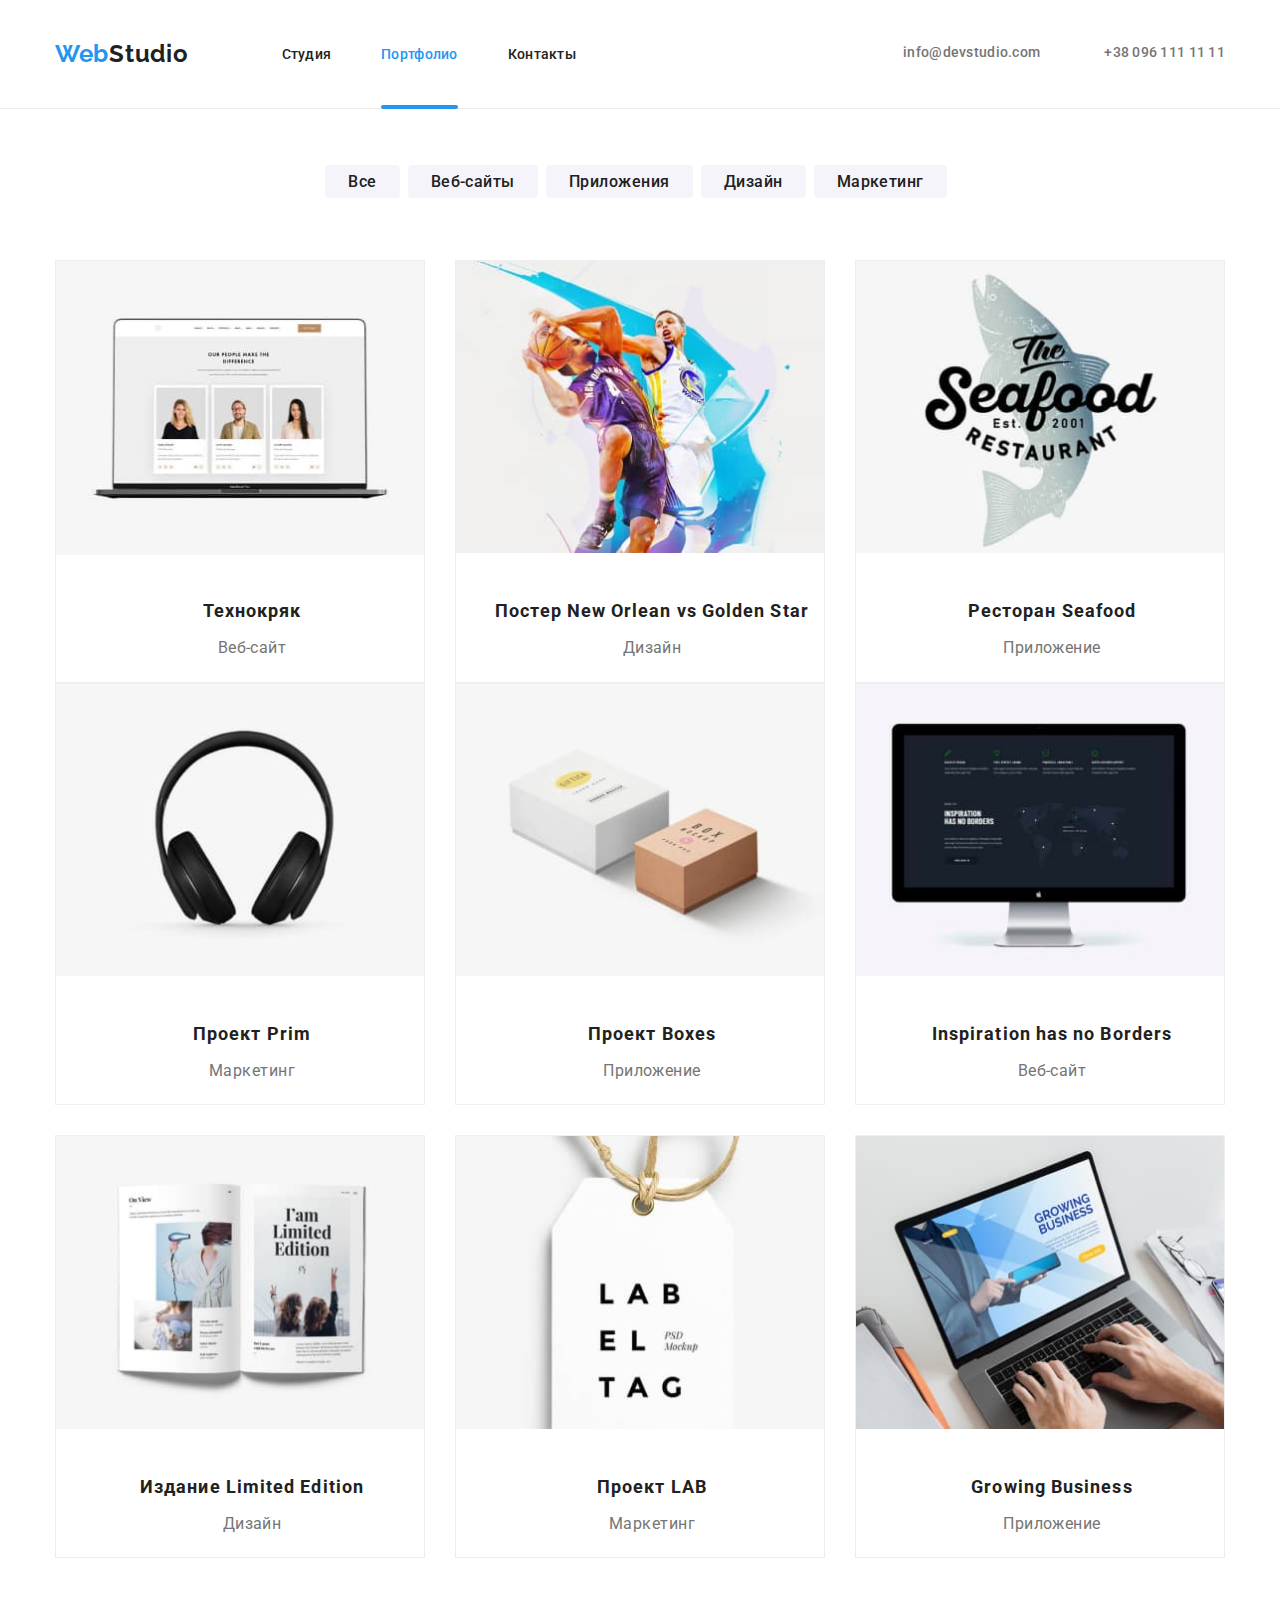
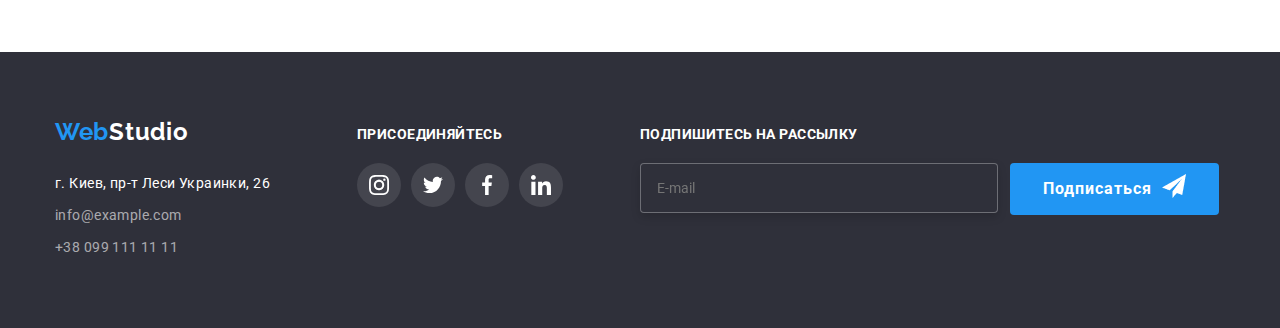
==== commit 0a8c7658: "hw8 is done!" ====
--- a/portfolio.html
+++ b/portfolio.html
@@ -57,6 +57,7 @@
 
   <main class="portfolio-main">
     <div class="container">
+      <!--кнопки Портфолио-->
       <ul class="btn-list">
         <li class="btn-item"><a href="" class="button">Все</a></li>
         <li class="btn-item"><a href="" class="button">Веб-сайты</a></li>
@@ -64,6 +65,11 @@
         <li class="btn-item"><a href="" class="button">Дизайн</a></li>
         <li class="btn-item"><a href="" class="button">Маркетинг</a></li>
       </ul>
+    </div>
+
+    <!--карточки Портфолио-->
+    <div class="portfolio-card container">
+
       <ul class="card-container">
         <li class="card-element">
           <div class="card-img">
@@ -80,6 +86,7 @@
             <p class="img-description">Веб-сайт</p>
           </div>
         </li>
+
         <li class="card-element">
           <div class="card-img">
             <img src="./images/portfolio/portfolio2.jpg" alt="баскетболисты">
@@ -125,6 +132,7 @@
             <p class="img-description">Маркетинг</p>
           </div>
         </li>
+
         <li class="card-element">
           <div class="card-img">
             <img src="./images/portfolio/portfolio5.jpg" alt="коробки">
@@ -139,6 +147,7 @@
             <p class="img-description">Приложение</p>
           </div>
         </li>
+
         <li class="card-element">
           <div class="card-img">
             <img src="./images/portfolio/portfolio6.jpg" alt="экран компьютера">
@@ -155,6 +164,7 @@
           </div>
 
         </li>
+
         <li class="card-element">
           <div class="card-img">
             <img src="./images/portfolio/portfolio7.jpg" alt="экран компьютера">
@@ -171,6 +181,7 @@
           </div>
 
         </li>
+
         <li class="card-element">
           <div class="card-img">
             <img src="./images/portfolio/portfolio8.jpg" alt="экран компьютера">
@@ -188,6 +199,7 @@
 
 
         </li>
+
         <li class="card-element">
           <div class="card-img">
             <img src="./images/portfolio/portfolio9.jpg" alt="экран компьютера">
@@ -208,31 +220,33 @@
     </div>
 
 
+
   </main>
 
 
   <footer id="contacts" class="footer">
     <div class="container">
-      <ul class="address-list">
-        <a href="./index.html" class="logo-footer">Web<span class="">Studio</span></a>
-
-        <li class="address-item">
-          <a class="address-link map"
-            href="https://www.google.com.ua/maps/place/%D0%B1%D1%83%D0%BB%D1%8C%D0%B2%D0%B0%D1%80+%D0%9B%D0%B5%D1%81%D1%96+%D0%A3%D0%BA%D1%80%D0%B0%D1%97%D0%BD%D0%BA%D0%B8,+26,+%D0%9A%D0%B8%D1%97%D0%B2,+02000"
-            target="_blank" rel="noopener noreferrer Nofollow">г. Киев, пр-т Леси Украинки, 26</a>
-        </li>
-        <li class="address-item">
-          <a class="address-link" href="mailto:info@example.com" target="_blank"
-            rel="noopener noreferrer Nofollow">info@example.com</a>
-        </li>
-        <li class="address-item">
-          <a class="address-link" href="tel:+38(099)111 11 11" target="_blank" rel="noopener noreferrer Nofollow">+38
-            099 111 11 11</a>
-        </li>
-      </ul>
-
+      <div class="tablet-container wrapper">
+        <ul class="address-list">
+          <a href="./index.html" class="logo-footer">Web<span class="">Studio</span></a>
+
+          <li class="address-item">
+            <a class="address-link map"
+              href="https://www.google.com.ua/maps/place/%D0%B1%D1%83%D0%BB%D1%8C%D0%B2%D0%B0%D1%80+%D0%9B%D0%B5%D1%81%D1%96+%D0%A3%D0%BA%D1%80%D0%B0%D1%97%D0%BD%D0%BA%D0%B8,+26,+%D0%9A%D0%B8%D1%97%D0%B2,+02000"
+              target="_blank" rel="noopener noreferrer Nofollow">г. Киев, пр-т Леси Украинки, 26</a>
+          </li>
+          <li class="address-item">
+            <a class="address-link" href="mailto:info@example.com" target="_blank"
+              rel="noopener noreferrer Nofollow">info@example.com</a>
+          </li>
+          <li class="address-item">
+            <a class="address-link" href="tel:+38(099)111 11 11" target="_blank" rel="noopener noreferrer Nofollow">+38
+              099 111 11 11</a>
+          </li>
+        </ul>
+      </div>
       <!-- JOIN US присоединяйтесь -->
-      <div class="join-us-section">
+      <div class="join-us-section wrapper ">
         <p class="join-us-title">Присоединяйтесь</p>
         <!-- контейнер соц сетей-->
         <div class="social-section-footer">
@@ -270,8 +284,8 @@
       </div>
 
       <!-- Подпишись на рассылку -->
-      <div class="subscription">
-        <strong class="join-us-title">Подпишитесь на рассылку</strong>
+      <div class="subscription wrapper">
+        <strong class="subscription-title">Подпишитесь на рассылку</strong>
 
         <form class="subscription-form">
           <input class="colortext" type="email" name="mail" id="email" autocomplete="on" placeholder="E-mail" />
--- a/css/main.min.css
+++ b/css/main.min.css
@@ -1,2 +1,2 @@
-*{padding:0;margin:0;color:#212121}html{-webkit-box-sizing:border-box;box-sizing:border-box}img{display:block}body{color:#757575;font-family:"Roboto", sans-serif;margin:0;padding:0;font-style:normal;outline-offset:0}.visually-hidden{position:absolute !important;clip:rect(1px 1px 1px 1px);clip:rect(1px 1px 1px 1px);padding:0 !important;border:0 !important;height:1px !important;width:1px !important;overflow:hidden}h1,h2,h3,h4,h5{font-weight:700;margin-top:0;margin-bottom:0}a{text-decoration:none}ul,li{-webkit-padding-start:0;padding-inline-start:0;margin-top:0;margin-bottom:0;list-style-type:none}button{cursor:pointer}footer,.hero{background-color:#2f303a}.nav:hover,.nav:focus,.link:hover,.link:focus{color:#2196f3}.heading{font-weight:700;font-size:28px;line-height:1.1786;text-align:center;letter-spacing:0.03em;color:#212121;margin-bottom:30px}*{padding:0;margin:0;color:#212121}html{-webkit-box-sizing:border-box;box-sizing:border-box}img{display:block}body{color:#757575;font-family:"Roboto", sans-serif;margin:0;padding:0;font-style:normal;outline-offset:0}.visually-hidden{position:absolute !important;clip:rect(1px 1px 1px 1px);clip:rect(1px 1px 1px 1px);padding:0 !important;border:0 !important;height:1px !important;width:1px !important;overflow:hidden}h1,h2,h3,h4,h5{font-weight:700;margin-top:0;margin-bottom:0}a{text-decoration:none}ul,li{-webkit-padding-start:0;padding-inline-start:0;margin-top:0;margin-bottom:0;list-style-type:none}button{cursor:pointer}footer,.hero{background-color:#2f303a}.nav:hover,.nav:focus,.link:hover,.link:focus{color:#2196f3}.heading{font-weight:700;font-size:28px;line-height:1.1786;text-align:center;letter-spacing:0.03em;color:#212121;margin-bottom:30px}.container{margin:0 auto;width:1200px;padding-left:15px;padding-right:15px}@media screen and (min-width: 480px){.container{width:480px}}@media screen and (min-width: 768px){.container{width:768px}}@media screen and (min-width: 1200px){.container{width:1200px}}button{outline:none;border:none}button:active,button:focus{outline:none;border:none}.button,.hero-section .button,footer .hero-btn{display:inline-block;letter-spacing:0.06em;font-weight:700;font-size:16px;line-height:1.87em;text-align:center;color:#fff;background-color:#2196f3;padding:10px 32px;border:1px solid transparent;border-radius:4px;cursor:pointer}.button:hover,footer .hero-btn:hover{-webkit-box-shadow:0px 4px 4px rgba(0,0,0,0.15);box-shadow:0px 4px 4px rgba(0,0,0,0.15)}.button{font-weight:500;font-size:16px;line-height:1.625;text-align:center;letter-spacing:0.03em;color:#212121;border:1px solid transparent;background:#f5f4fa;border-radius:4px;cursor:pointer;padding:6px 22px}.button:hover{background:#2196f3;color:#fff;-webkit-box-shadow:0px 3px 1px rgba(0,0,0,0.1),0px 1px 2px rgba(0,0,0,0.08),0px 2px 2px rgba(0,0,0,0.12);box-shadow:0px 3px 1px rgba(0,0,0,0.1),0px 1px 2px rgba(0,0,0,0.08),0px 2px 2px rgba(0,0,0,0.12);border-radius:4px}.menu-item,.contacts-item{font-weight:500;font-size:14px;line-height:1.14;letter-spacing:0.02em}.logo,.logo-footer{display:inline-block;font-family:"Raleway", sans-serif;color:#2196f3;font-weight:700;font-size:24px;line-height:1.6667;letter-spacing:0.03em}.backdrop,.form-input,.social-link,.social-link-footer,footer .hero-btn,.card-container .card-element,.card-img,.card-img .overlay{-webkit-transition-duration:250ms;transition-duration:250ms;-webkit-transition-property:all;transition-property:all;-webkit-transition-timing-function:cubic-bezier(0.4, 0, 0.2, 1);transition-timing-function:cubic-bezier(0.4, 0, 0.2, 1)}.header{position:relative;margin-top:auto;margin-bottom:auto;border-bottom:1px solid #ececec}.header .nav{display:-webkit-box;display:-ms-flexbox;display:flex;-webkit-box-align:center;-ms-flex-align:center;align-items:center;-webkit-box-pack:justify;-ms-flex-pack:justify;justify-content:space-between;height:60px;padding-top:10px;padding-bottom:10px}.logo span{color:#212121}@media screen and (max-width: 767px){.menu-button{display:-webkit-inline-box;display:-ms-inline-flexbox;display:inline-flex;margin:0;padding:10px;border:none;background-color:transparent}}@media screen and (min-width: 768px){.menu-button{display:none}}.menu-button{background-color:transparent}.burger-menu .icon-cross{display:none}.burger-menu.is-open .icon-menu{display:none}.burger-menu.is-open .icon-cross{display:block;fill:#212121}.burger-menu.is-open .icon-cross:hover,.burger-menu.is-open .icon-cross:focus{fill:#2196f3}.menu-button:hover .icon-cross,.menu-button:hover .icon-menu{fill:#2196f3}@media screen and (max-width: 767px){.menu-container{display:none;width:100%;min-height:393px;padding-top:60px;padding-bottom:60px;top:100%;left:0;text-align:center;background-color:#fff;border:1px solid #ececec}.menu-container.is-open{display:block}}@media screen and (min-width: 768px){.contacts-list{margin-left:84px}.header .container{width:768px;text-align:left}.menu-container{display:-webkit-inline-box;display:-ms-inline-flexbox;display:inline-flex;margin-left:88px}.menu-list{display:-webkit-box;display:-ms-flexbox;display:flex;-webkit-box-align:center;-ms-flex-align:center;align-items:center}.menu-item:not(:last-child){margin-right:50px}.contacts-list{font-size:12px;line-height:1.67;letter-spacing:0.02em}.contacts-svg{margin-right:8px}}@media screen and (min-width: 1200px){.contacts-list{display:-webkit-box;display:-ms-flexbox;display:flex}.contacts-item:not(:last-child){margin-right:50px}}.menu-item{color:#212121}.menu-item.current{color:#2196f3}@media screen and (max-width: 767px){.menu-item:nth-child(1){margin-bottom:52px}.menu-item:nth-child(2){margin-bottom:40px}.menu-item:nth-child(3){margin-bottom:60px}}.contacts-item .contacts.link{color:#757575}.contacts-item .contacts.link:hover,.contacts-item .contacts.link:focus,.contacts-item .contacts.link:hover .contacts-svg,.contacts-item .contacts.link:focus .contacts-svg{color:#2196f3;fill:#2196f3}@media screen and (max-width: 767px){.contacts-item:first-child{margin-bottom:16px}}@media screen and (max-width: 1199px){.contacts-item:first-child{margin-bottom:10px}}.current{display:inline-block;position:relative}.current::after{position:absolute;display:block;content:'';width:100%;height:4px;background-color:#2196f3;border-radius:4px;margin:0 auto;margin-top:8px}.contacts-svg{fill:#757575;vertical-align:baseline;-webkit-box-align:center;-ms-flex-align:center;align-items:center;margin-right:10px}.backdrop{position:fixed;top:0;left:0;width:100%;height:100%;background:rgba(0,0,0,0.2);z-index:99;overflow:auto}.backdrop.is-hidden{opacity:0;visibility:hidden;pointer-events:none;overflow-y:scroll}.backdrop{position:fixed;top:0;left:0;width:100%;height:100%;background-color:rgba(0,0,0,0.2);overflow:auto;z-index:99}.modal{position:absolute;min-width:450px;max-height:609px;background-color:#fff;top:50%;left:50%;-webkit-transform:translate(-50%, -50%);transform:translate(-50%, -50%);margin-top:20px;padding:40px;-webkit-box-shadow:0px 1px 3px rgba(0,0,0,0.12),0px 1px 1px rgba(0,0,0,0.14),0px 2px 1px rgba(0,0,0,0.2);box-shadow:0px 1px 3px rgba(0,0,0,0.12),0px 1px 1px rgba(0,0,0,0.14),0px 2px 1px rgba(0,0,0,0.2);border-radius:4px;-webkit-animation:open-close 200ms;animation:open-close 200ms}.backdrop.is-hidden .modal{opacity:0;margin-top:50px;margin-top:50px;-webkit-transform:translate(-50%, -50%);transform:translate(-50%, -50%)}@-webkit-keyframes open-close{0%{-webkit-transform:scale(0);transform:scale(0)}50%{-webkit-transform:scale(0.5);transform:scale(0.5)}100%{-webkit-transform:scale(1);transform:scale(1)}}@keyframes open-close{0%{-webkit-transform:scale(0);transform:scale(0)}50%{-webkit-transform:scale(0.5);transform:scale(0.5)}100%{-webkit-transform:scale(1);transform:scale(1)}}.close-svg{position:absolute;top:50%;left:50%;-webkit-transform:translate(-50%, -50%);transform:translate(-50%, -50%);width:20px;height:20px;fill:#212121}.close-btn{position:absolute;top:8px;right:8px;width:30px;height:30px;background-color:#ffffff;border:1px solid rgba(0,0,0,0.1);border-radius:50%;cursor:pointer;text-align:center}.close-btn:hover .close-svg,.close-btn:focus .close-svg{fill:#2196f3}input:hover,input:focus,input:hover+.modal-svg,input:focus+.modal-svg,textarea:hover,textarea:focus{border-color:#2196f3;fill:#2196f3;outline:none}.group-title{font-weight:700;font-size:20px;line-height:1.5;text-align:center;letter-spacing:0.03em;color:#212121;padding:0 auto;margin-left:auto;margin-bottom:12px}.form-field{position:relative;margin:0}.form-field:last-child{text-align:center}.form-label{font-size:12px;line-height:1.2;letter-spacing:0.01em;color:#757575;margin-bottom:4px}.form-input{width:100%;min-height:40px;padding-left:35px;border:1px solid rgba(33,33,33,0.2);-webkit-box-sizing:border-box;box-sizing:border-box;border-radius:4px;font-size:14px;line-height:1.71;letter-spacing:0.03em;color:#757575;margin-bottom:10px}.form-input:hover,.form-input:focus{border-color:#2196f3;fill:#2196f3;outline:none}.form-input:focus+.form-label,.form-input:not(:placeholder-shown)+.form-label{-webkit-transform:translateY(-50px);transform:translateY(-50px);fill:#2196f3;border-color:#2196f3;color:#2196f3;cursor:pointer;outline:none}.modal-svg{position:absolute;top:32px;left:15px;width:12px;height:12px;fill:#212121}.textarea-input{width:100%;height:120px;resize:none;border-radius:4px;padding:12px 16px;margin-bottom:20px;resize:none;outline:none;border:1px solid rgba(33,33,33,0.2);-webkit-transition:all 250ms cubic-bezier(0.4, 0, 0.2, 1);transition:all 250ms cubic-bezier(0.4, 0, 0.2, 1);color:rgba(117,117,117,0.5)}.textarea-input:hover,.textarea-input:focus{border-color:#2196f3;fill:#2196f3;outline:none}.checkbox{-webkit-appearance:none;-moz-appearance:none;appearance:none;position:absolute;overflow:hidden;outline:none;border:none;margin-top:4px}.checkbox::before{content:'';display:inline-block;border:1px solid #a39e9e;border-radius:4px;width:16px;height:15px;background-color:transparent;vertical-align:baseline;-webkit-transition:all 250ms cubic-bezier(0.4, 0, 0.2, 1);transition:all 250ms cubic-bezier(0.4, 0, 0.2, 1)}.checkbox::after{position:absolute;left:0px;content:'';border-radius:4px;display:inline-block;width:16px;height:16px;background-image:url(../images/SVG/icon-check.svg);-webkit-transform:translatey(35px);transform:translatey(35px);-webkit-transition:all 250ms cubic-bezier(0.4, 0, 0.2, 1);transition:all 250ms cubic-bezier(0.4, 0, 0.2, 1)}.checkbox:checked::after{-webkit-transform:translatey(0);transform:translatey(0)}.checkbox-text{font-size:12px;line-height:1.667;letter-spacing:0.03em;color:#757575;margin-left:23px}.contract u{font-size:12px;line-height:1.667;letter-spacing:0.03em;color:#2196f3;text-decoration:underline}.checkbox-icon{margin:0;width:15px;height:15px;border-radius:4px}.checkbox:checked+.icon{background-image:url(../images/SVG/icon-check.svg);background-size:contain;background-origin:border-box;border:2px solid #2196f3;border:none}.submit{text-align:center;margin-top:30px}.button{min-width:200px;min-height:50px;display:inline-block;padding:10px 32px;border:1px solid transparent;border-radius:4px}.hero-section{width:100%;height:400px;padding-top:118px;padding-bottom:118px;text-align:center;background-image:-webkit-gradient(linear, left top, left bottom, from(rgba(47,48,58,0.4)), to(rgba(47,48,58,0.4))),url(../images/hero/hero.jpg);background-image:linear-gradient(rgba(47,48,58,0.4), rgba(47,48,58,0.4)),url(../images/hero/hero.jpg)}.hero-section .button{min-width:200px;min-height:50px}.hero-heading{font-weight:900;font-size:26px;line-height:1.62;letter-spacing:0.06em;text-transform:uppercase;color:#fff;margin-bottom:30px}@media (max-width: 1199px){.hero-heading{max-width:360px;margin:0 auto;margin-bottom:30px}}.features-section{padding-top:60px;padding-bottom:60px}.features-list{-webkit-box-align:center;-ms-flex-align:center;align-items:center;margin:-15px;outline:1px solid red}.features-item{display:inline-block;width:100%;height:226px;background:#ffffff;margin:15px;outline:1px solid green}.features-item:nth-child(1)::before{background-image:url(../images/features/tv-table.svg);display:block;content:"";width:100%;height:120px;background-color:#f5f4fa;background-repeat:no-repeat;background-position:50% 50%}.features-item:nth-child(2)::before{background-image:url(../images/features/clock.svg);display:block;content:"";width:100%;height:120px;background-color:#f5f4fa;background-repeat:no-repeat;background-position:50% 50%}.features-item:nth-child(3)::before{background-image:url(../images/features/computer.svg);display:block;content:"";width:100%;height:120px;background-color:#f5f4fa;background-repeat:no-repeat;background-position:50% 50%}.features-item:nth-child(4)::before{background-image:url(../images/features/astronaut.svg);display:block;content:"";width:100%;height:120px;background-color:#f5f4fa;background-repeat:no-repeat;background-position:50% 50%}.title{font-weight:700;line-height:1.1428;letter-spacing:0.03em;text-transform:uppercase;color:#212121;margin-top:30px;text-align:center;margin-bottom:10px}.title-text{font-weight:400;line-height:1.71;color:#757575;margin-bottom:30px}@media (min-width: 768px){.features-item{display:-webkit-inline-box;display:-ms-inline-flexbox;display:inline-flex;-ms-flex-wrap:wrap;flex-wrap:wrap;width:calc((100%-60px)/2);min-height:251px}.features-item .title{text-align:left}}.team-section{padding-top:60px;padding-bottom:60px;background:#f5f4fa}.team-item{height:622px;background:#ffffff;-webkit-box-shadow:0px 1px 3px rgba(0,0,0,0.12),0px 1px 1px rgba(0,0,0,0.14),0px 2px 1px rgba(0,0,0,0.2);box-shadow:0px 1px 3px rgba(0,0,0,0.12),0px 1px 1px rgba(0,0,0,0.14),0px 2px 1px rgba(0,0,0,0.2);border-radius:0px 0px 4px 4px;margin-bottom:30px}.team-item img{width:100%;height:460px;margin-bottom:30px}.team .name{font-weight:500;font-size:16px;line-height:1.1875;text-align:center;letter-spacing:0.03em;color:#212121;margin-bottom:10px}.team .profession{font-weight:400;font-size:16px;line-height:1.1875;text-align:center;letter-spacing:0.03em;color:#757575;margin-bottom:30px}@media screen and (min-width: 768px){.team-item{display:-webkit-inline-box;display:-ms-inline-flexbox;display:inline-flex;-ms-flex-wrap:wrap;flex-wrap:wrap;width:50%}}.social-list{width:206px;height:44px;display:-webkit-box;display:-ms-flexbox;display:flex;-ms-flex-pack:distribute;justify-content:space-around;-webkit-box-align:center;-ms-flex-align:center;align-items:center;margin:0 auto;padding-bottom:24px}.social-item svg{fill:#757575}.social-section{width:206px;height:44px;-webkit-box-pack:center;-ms-flex-pack:center;justify-content:center;margin:0 auto}.social-list{display:-webkit-box;display:-ms-flexbox;display:flex}.social-item:not(:last-child){margin-right:10px}.social-link{display:-webkit-box;display:-ms-flexbox;display:flex;-webkit-box-align:center;-ms-flex-align:center;align-items:center;-webkit-box-pack:center;-ms-flex-pack:center;justify-content:center;border-radius:50%;border:1px solid transparent;background-color:transparent;width:44px;height:44px;fill:#fff;background:rgba(255,255,255,0.1)}.social-link:hover,.social-link:focus,.social-link:hover .social-icon,.social-link:focus .social-icon{fill:#fff;border:1px solid #2196f3;background-color:#2196f3}.social-link .social-icon{fill:#AFB1B8}.partners{fill:#afb1b8}.partners-section{padding-top:60px;padding-bottom:60px}.partners-list-item{width:210px;height:90px;margin:15px;border:1px solid #afb1b8;-webkit-box-sizing:border-box;box-sizing:border-box;border-radius:4px;text-align:center;padding-top:20px}.partners-list-item:hover,.partners-list-item:focus,.partners-list-item:hover .partners,.partners-list-item:focus .partners{border-color:#2196f3;fill:#2196f3}.partners-list{margin:-15px;display:-webkit-box;display:-ms-flexbox;display:flex;-ms-flex-wrap:wrap;flex-wrap:wrap}.footer{padding-top:60px;padding-bottom:60px;background-color:#2f303a}.footer.container{-webkit-box-align:start;-ms-flex-align:start;align-items:flex-start}.logo-footer{color:#2196f3}.logo-footer span{color:#fff}.footer{text-align:center}.address-link{display:inline-block;font-size:14px;line-height:1.71em;letter-spacing:0.03em;margin-bottom:8px;color:rgba(255,255,255,0.6)}.address-link.map{color:#fff;margin-top:20px}.join-us-section{width:206px;margin:0 auto;text-align:center;margin-bottom:60px;margin-top:60px}.join-us-title{min-width:145px;font-weight:700;font-size:14px;line-height:1.14;letter-spacing:0.03em;text-transform:uppercase;color:#fff;margin:0 auto;margin-top:0px;margin-bottom:20px}.social-section-footer{width:206px;height:44px;-webkit-box-pack:center;-ms-flex-pack:center;justify-content:center;margin:0 auto}.social-list-footer{display:-webkit-box;display:-ms-flexbox;display:flex}.social-item-footer:not(:last-child){margin-right:10px}.social-link-footer{display:-webkit-box;display:-ms-flexbox;display:flex;-webkit-box-align:center;-ms-flex-align:center;align-items:center;-webkit-box-pack:center;-ms-flex-pack:center;justify-content:center;border-radius:50%;border:1px solid transparent;background-color:transparent;width:44px;height:44px;background:rgba(255,255,255,0.1)}.social-link-footer:hover,.social-link-footer:focus,.social-link-footer:hover .social-icon,.social-link-footer:focus .social-icon{fill:#fff;border:1px solid #2196f3;background-color:#2196f3}.social-link-footer .social-icon-footer{fill:#fff}strong{display:inline-block;text-transform:uppercase}.subscription{font-weight:500;font-size:14px;line-height:1.14;letter-spacing:0.03em;color:#fff;margin-top:60px}.subscription .colortext{display:-webkit-inline-box;display:-ms-inline-flexbox;display:inline-flex;width:450px;height:50px;border:1px solid rgba(255,255,255,0.3);border-radius:4px;-webkit-filter:drop-shadow(0px 4px 4px rgba(0,0,0,0.15));filter:drop-shadow(0px 4px 4px rgba(0,0,0,0.15));color:#fff;background-color:#2f303a;padding-left:16px;margin-bottom:20px}footer .hero-btn{display:-webkit-box;display:-ms-flexbox;display:flex;margin:0 auto}footer .hero-btn img{margin-left:10px}.portfolio-main .container .btn-list{display:-webkit-box;display:-ms-flexbox;display:flex;-ms-flex-wrap:wrap;flex-wrap:wrap}.portfolio-main .container .btn-item{margin-right:8px;background:#F5F4FA;border-radius:4px}.portfolio-main .container .btn-item:nth-child(n-3){margin-bottom:15px}.portfolio-main .container .btn-item:hover .button,.portfolio-main .container .btn-item:focus .button{background:#2196F3;color:#FFFFFF;-webkit-box-shadow:0px 3px 1px rgba(0,0,0,0.1),0px 1px 2px rgba(0,0,0,0.08),0px 2px 2px rgba(0,0,0,0.12);box-shadow:0px 3px 1px rgba(0,0,0,0.1),0px 1px 2px rgba(0,0,0,0.08),0px 2px 2px rgba(0,0,0,0.12)}.button{background-color:#F5F4FA;color:#212121}.portfolio-main{padding-top:60px;padding-bottom:60px}.card-container{display:-webkit-box;display:-ms-flexbox;display:flex;-ms-flex-wrap:wrap;flex-wrap:wrap}.card-container .card-element{overflow:hidden;width:100%;margin-bottom:30px;background:#fff;border:1px solid #eeeeee;-webkit-box-sizing:border-box;box-sizing:border-box}.card-container .card-element:hover,.card-container .card-element:focus{cursor:pointer;-webkit-box-shadow:0px 1px 1px rgba(0,0,0,0.12),0px 4px 4px rgba(0,0,0,0.06),1px 4px 6px rgba(0,0,0,0.16);box-shadow:0px 1px 1px rgba(0,0,0,0.12),0px 4px 4px rgba(0,0,0,0.06),1px 4px 6px rgba(0,0,0,0.16)}.card-container .card-element:hover .overlay,.card-container .card-element:focus .overlay{-webkit-transform:translateY(0);transform:translateY(0);overflow:hidden}.card-container .card-element:nth-child(3n){margin-right:0px}.card-container .card-element:nth-last-child(-n+3){margin-bottom:0px}.card-img{width:100%;height:294px;position:relative;overflow:hidden}.card-img .overlay{position:absolute;top:0;left:0;width:100%;height:100%;background-color:#2196f3;-webkit-transform:translatey(100%);transform:translatey(100%);padding:63px 24px}.card-img .overlay-text{font-size:18px;line-height:1.556;letter-spacing:0.03em;color:#fff}.card-img img{width:100%}.card-title{display:inline;margin:20px 24px}.card-title .img{padding-left:24px;width:100%}.card-title .img-title{font-weight:700;font-size:18px;line-height:2;letter-spacing:0.06em;color:#212121;padding-top:20px;padding-bottom:4px;padding-left:24px;margin:0px auto}.card-title .img-description{font-size:16px;line-height:1.87;letter-spacing:0.03em;color:#757575;padding-left:24px}
+*{padding:0;margin:0;color:#212121}html{-webkit-box-sizing:border-box;box-sizing:border-box}img{display:block}body{color:#757575;font-family:"Roboto", sans-serif;margin:0;padding:0;font-style:normal;outline-offset:0}.visually-hidden{position:absolute !important;clip:rect(1px 1px 1px 1px);clip:rect(1px 1px 1px 1px);padding:0 !important;border:0 !important;height:1px !important;width:1px !important;overflow:hidden}h1,h2,h3,h4,h5{font-weight:700;margin-top:0;margin-bottom:0}a{text-decoration:none}ul,li{-webkit-padding-start:0;padding-inline-start:0;margin-top:0;margin-bottom:0;list-style-type:none}button{cursor:pointer}footer,.hero{background-color:#2f303a}.nav:hover,.nav:focus,.link:hover,.link:focus{color:#2196f3}.heading{font-weight:700;font-size:28px;line-height:1.1786;text-align:center;letter-spacing:0.03em;color:#212121;margin-bottom:30px}*{padding:0;margin:0;color:#212121}html{-webkit-box-sizing:border-box;box-sizing:border-box}img{display:block}body{color:#757575;font-family:"Roboto", sans-serif;margin:0;padding:0;font-style:normal;outline-offset:0}.visually-hidden{position:absolute !important;clip:rect(1px 1px 1px 1px);clip:rect(1px 1px 1px 1px);padding:0 !important;border:0 !important;height:1px !important;width:1px !important;overflow:hidden}h1,h2,h3,h4,h5{font-weight:700;margin-top:0;margin-bottom:0}a{text-decoration:none}ul,li{-webkit-padding-start:0;padding-inline-start:0;margin-top:0;margin-bottom:0;list-style-type:none}button{cursor:pointer}footer,.hero{background-color:#2f303a}.nav:hover,.nav:focus,.link:hover,.link:focus{color:#2196f3}.heading{font-weight:700;font-size:28px;line-height:1.1786;text-align:center;letter-spacing:0.03em;color:#212121;margin-bottom:30px}.container{margin:0 auto;padding-left:15px;padding-right:15px;width:100%}@media screen and (min-width: 480px){.container{width:480px}}@media screen and (min-width: 768px){.container{width:768px}}@media screen and (min-width: 1200px){.container{width:1200px}}button{outline:none;border:none}button:active,button:focus{outline:none;border:none}.submit-button,.hero-section .button,footer .hero-btn{display:inline-block;letter-spacing:0.06em;font-weight:700;font-size:16px;line-height:1.87em;text-align:center;color:#fff;background-color:#2196f3;padding:10px 32px;border:1px solid transparent;border-radius:4px;cursor:pointer}.submit-button:hover,.hero-section .button:hover,footer .hero-btn:hover{-webkit-box-shadow:0px 4px 4px rgba(0,0,0,0.15);box-shadow:0px 4px 4px rgba(0,0,0,0.15)}.portfolio-main .container .btn-item .button,.button{font-weight:500;font-size:16px;line-height:1.625;text-align:center;letter-spacing:0.03em;color:#212121;border:1px solid transparent;background:#f5f4fa;border-radius:4px;cursor:pointer;padding:6px 22px}.portfolio-main .container .btn-item .button:hover,.button:hover{background:#2196f3;color:#fff;-webkit-box-shadow:0px 3px 1px rgba(0,0,0,0.1),0px 1px 2px rgba(0,0,0,0.08),0px 2px 2px rgba(0,0,0,0.12);box-shadow:0px 3px 1px rgba(0,0,0,0.1),0px 1px 2px rgba(0,0,0,0.08),0px 2px 2px rgba(0,0,0,0.12);border-radius:4px}.logo,.logo-footer{display:inline-block;font-family:"Raleway", sans-serif;color:#2196f3;font-weight:700;font-size:24px;line-height:1.6667;letter-spacing:0.03em}.backdrop,.form-input,.submit-button,.social-link,.partners-list-item,.social-link-footer,footer .hero-btn,.portfolio-main .card-container .card-element,.card-img,.card-img .overlay{-webkit-transition-duration:250ms;transition-duration:250ms;-webkit-transition-property:all;transition-property:all;-webkit-transition-timing-function:cubic-bezier(0.4, 0, 0.2, 1);transition-timing-function:cubic-bezier(0.4, 0, 0.2, 1)}.header{position:relative;display:-webkit-box;display:-ms-flexbox;display:flex;padding-top:24px;padding-bottom:24px;margin-top:auto;margin-bottom:auto;border-bottom:1px solid #ececec}.header .nav{display:-webkit-box;display:-ms-flexbox;display:flex;-webkit-box-align:center;-ms-flex-align:center;align-items:center;-webkit-box-pack:justify;-ms-flex-pack:justify;justify-content:space-between;height:60px;padding-top:10px;padding-bottom:10px}.logo span{color:#212121}.contacts-list{margin-top:60px}@media screen and (min-width: 768px){.contacts-list{margin-top:0;margin-left:84px;text-align:left}}@media screen and (min-width: 1200px){.contacts-list{display:-webkit-box;display:-ms-flexbox;display:flex;margin-left:auto}.contacts-list .contacts-item+.contacts-item{margin-left:50px}}.contacts.link{font-weight:500;font-size:18px;line-height:1.2;letter-spacing:0.02em;display:-webkit-inline-box;display:-ms-inline-flexbox;display:inline-flex;-webkit-box-align:center;-ms-flex-align:center;align-items:center;color:#757575}.contacts.link:first-child{margin-bottom:16px}@media screen and (min-width: 768px){.contacts.link:first-child{margin-bottom:10px}}@media screen and (min-width: 1200px){.contacts.link:first-child{margin-bottom:0px}}.contacts.link:hover,.contacts.link:focus{-webkit-transition:cubic-bezier(0.4, 0, 0.2, 1);transition:cubic-bezier(0.4, 0, 0.2, 1);-webkit-transition-duration:250ms;transition-duration:250ms;color:#2196f3}.contacts.link:hover .contacts-svg,.contacts.link:focus .contacts-svg{-webkit-transition:cubic-bezier(0.4, 0, 0.2, 1);transition:cubic-bezier(0.4, 0, 0.2, 1);-webkit-transition-duration:250ms;transition-duration:250ms;fill:#2196f3}.contacts.link .contacts-svg{margin-right:4px}@media screen and (min-width: 768px){.contacts.link .contacts-svg{margin-top:0}}@media screen and (min-width: 768px){.contacts.link{font-size:12px}}@media screen and (min-width: 1230px){.contacts.link{font-size:14px}}.contacts-svg{fill:#757575;margin-right:3px}@media screen and (min-width: 768px){.contacts-svg{margin-top:0;margin-bottom:0}}@media screen and (max-width: 767px){.menu-button{display:-webkit-inline-box;display:-ms-inline-flexbox;display:inline-flex;margin:0;padding:10px;border:none;background-color:transparent}}@media screen and (min-width: 768px){.menu-button{display:none}}.menu-button{background-color:transparent}.burger-menu .icon-cross{display:none}.burger-menu.is-open .icon-menu{display:none}.burger-menu.is-open .icon-cross{display:block;fill:#212121}.burger-menu.is-open .icon-cross:hover,.burger-menu.is-open .icon-cross:focus{fill:#2196f3}.menu-button:hover .icon-cross,.menu-button:hover .icon-menu{fill:#2196f3}.nav{display:-webkit-box;display:-ms-flexbox;display:flex;-webkit-box-align:center;-ms-flex-align:center;align-items:center;-webkit-box-pack:justify;-ms-flex-pack:justify;justify-content:space-between;width:100%}.menu-button{margin-left:auto;background-color:inherit}.menu-button .icon-cross{display:none}.menu-button.is-open .icon-menu{display:block}.menu-button.is-open .icon-cross{display:none}.menu-button:focus .menu-button,.menu-button:hover .menu-button{fill:#2196f3;-webkit-transition:cubic-bezier(0.4, 0, 0.2, 1);transition:cubic-bezier(0.4, 0, 0.2, 1);-webkit-transition-duration:250ms;transition-duration:250ms}@media screen and (min-width: 768px){.menu-button{display:none}}.menu-container{display:none;position:absolute;top:101%;left:0;width:100%;text-align:center;background-color:#fff;z-index:50;-webkit-box-shadow:0px 4px 8px rgba(0,0,0,0.04),0px 2px 4px rgba(0,0,0,0.08),0px 1px 3px rgba(0,0,0,0.16);box-shadow:0px 4px 8px rgba(0,0,0,0.04),0px 2px 4px rgba(0,0,0,0.08),0px 1px 3px rgba(0,0,0,0.16)}.menu-container.is-open{display:block}.menu-container .menu-item+.menu-item{margin-top:40px}@media screen and (min-width: 768px){.menu-container .menu-item+.menu-item{margin-top:0}}@media screen and (min-width: 768px){.menu-container{display:-webkit-box;display:-ms-flexbox;display:flex;position:relative;top:0;left:0;margin-top:0;width:100%;-webkit-box-shadow:none;box-shadow:none}}.link{position:relative;font-weight:500;font-size:18px;line-height:1.2;letter-spacing:0.02em;color:#212121}@media screen and (min-width: 768px){.link{font-size:14px}}.link:hover,.link:focus{color:#2196f3;-webkit-transition:cubic-bezier(0.4, 0, 0.2, 1);transition:cubic-bezier(0.4, 0, 0.2, 1);-webkit-transition-duration:250ms;transition-duration:250ms}.link.current{color:#2196f3}.link.current{display:inline-block;position:relative}.link.current::after{position:absolute;display:block;content:'';width:100%;height:4px;background-color:#2196f3;border-radius:4px;margin:0 auto;margin-top:8px}@media screen and (min-width: 768px){.link.current::after{margin-top:42px}}.link.current:hover::after{width:100%}.menu-list{margin-top:60px}@media screen and (min-width: 768px){.menu-list{display:-webkit-box;display:-ms-flexbox;display:flex;-webkit-box-align:center;-ms-flex-align:center;align-items:center;margin-top:0;margin-left:88px}.menu-list .menu-item+.menu-item{margin-left:50px}}@media screen and (min-width: 1200px){.menu-list{margin-left:93px}}.backdrop{position:fixed;top:0;left:0;width:100%;height:100%;background:rgba(0,0,0,0.2);z-index:99;overflow:auto}.backdrop.is-hidden{opacity:0;visibility:hidden;pointer-events:none;overflow-y:scroll}.backdrop{position:fixed;top:0;left:0;width:100%;height:100%;background-color:rgba(0,0,0,0.2);overflow:auto;z-index:99}.modal{position:absolute;min-width:450px;max-height:609px;background-color:#fff;top:50%;left:50%;-webkit-transform:translate(-50%, -50%);transform:translate(-50%, -50%);margin-top:20px;padding:40px;-webkit-box-shadow:0px 1px 3px rgba(0,0,0,0.12),0px 1px 1px rgba(0,0,0,0.14),0px 2px 1px rgba(0,0,0,0.2);box-shadow:0px 1px 3px rgba(0,0,0,0.12),0px 1px 1px rgba(0,0,0,0.14),0px 2px 1px rgba(0,0,0,0.2);border-radius:4px;-webkit-animation:open-close 200ms;animation:open-close 200ms}.backdrop.is-hidden .modal{opacity:0;margin-top:50px;margin-top:50px;-webkit-transform:translate(-50%, -50%);transform:translate(-50%, -50%)}@-webkit-keyframes open-close{0%{-webkit-transform:scale(0);transform:scale(0)}50%{-webkit-transform:scale(0.5);transform:scale(0.5)}100%{-webkit-transform:scale(1);transform:scale(1)}}@keyframes open-close{0%{-webkit-transform:scale(0);transform:scale(0)}50%{-webkit-transform:scale(0.5);transform:scale(0.5)}100%{-webkit-transform:scale(1);transform:scale(1)}}.close-svg{position:absolute;top:50%;left:50%;-webkit-transform:translate(-50%, -50%);transform:translate(-50%, -50%);width:20px;height:20px;fill:#212121}.close-btn{position:absolute;top:8px;right:8px;width:30px;height:30px;background-color:#ffffff;border:1px solid rgba(0,0,0,0.1);border-radius:50%;cursor:pointer;text-align:center}.close-btn:hover .close-svg,.close-btn:focus .close-svg{fill:#2196f3}input:hover,input:focus,input:hover+.modal-svg,input:focus+.modal-svg,textarea:hover,textarea:focus{border-color:#2196f3;fill:#2196f3;outline:none}.group-title{font-weight:700;font-size:20px;line-height:1.5;text-align:center;letter-spacing:0.03em;color:#212121;padding:0 auto;margin-left:auto;margin-bottom:12px}.form-field{position:relative;margin:0}.form-field:last-child{text-align:center}.form-label{font-size:12px;line-height:1.2;letter-spacing:0.01em;color:#757575;margin-bottom:4px}.form-input{width:100%;min-height:40px;padding-left:35px;border:1px solid rgba(33,33,33,0.2);-webkit-box-sizing:border-box;box-sizing:border-box;border-radius:4px;font-size:14px;line-height:1.71;letter-spacing:0.03em;color:#757575;margin-bottom:10px}.form-input:hover,.form-input:focus{border-color:#2196f3;fill:#2196f3;outline:none}.form-input:focus+.form-label,.form-input:not(:placeholder-shown)+.form-label{-webkit-transform:translateY(-50px);transform:translateY(-50px);fill:#2196f3;border-color:#2196f3;color:#2196f3;cursor:pointer;outline:none}.modal-svg{position:absolute;top:32px;left:15px;width:12px;height:12px;fill:#212121}.textarea-input{width:100%;height:120px;resize:none;border-radius:4px;padding:12px 16px;margin-bottom:20px;resize:none;outline:none;border:1px solid rgba(33,33,33,0.2);-webkit-transition:all 250ms cubic-bezier(0.4, 0, 0.2, 1);transition:all 250ms cubic-bezier(0.4, 0, 0.2, 1);color:rgba(117,117,117,0.5)}.textarea-input:hover,.textarea-input:focus{border-color:#2196f3;fill:#2196f3;outline:none}.checkbox{-webkit-appearance:none;-moz-appearance:none;appearance:none;position:absolute;overflow:hidden;outline:none;border:none;margin-top:4px}.checkbox::before{content:'';display:inline-block;border:1px solid #a39e9e;border-radius:4px;width:16px;height:15px;background-color:transparent;vertical-align:baseline;-webkit-transition:all 250ms cubic-bezier(0.4, 0, 0.2, 1);transition:all 250ms cubic-bezier(0.4, 0, 0.2, 1)}.checkbox::after{position:absolute;left:0px;content:'';border-radius:4px;display:inline-block;width:16px;height:16px;background-image:url(../images/SVG/icon-check.svg);-webkit-transform:translatey(35px);transform:translatey(35px);-webkit-transition:all 250ms cubic-bezier(0.4, 0, 0.2, 1);transition:all 250ms cubic-bezier(0.4, 0, 0.2, 1)}.checkbox:checked::after{-webkit-transform:translatey(0);transform:translatey(0)}.checkbox-text{font-size:12px;line-height:1.667;letter-spacing:0.03em;color:#757575;margin-left:23px}.contract u{font-size:12px;line-height:1.667;letter-spacing:0.03em;color:#2196f3;text-decoration:underline}.checkbox-icon{margin:0;width:15px;height:15px;border-radius:4px}.checkbox:checked+.icon{background-image:url(../images/SVG/icon-check.svg);background-size:contain;background-origin:border-box;border:2px solid #2196f3;border:none}.submit{text-align:center;margin-top:30px}.submit-button{min-width:200px;min-height:50px;display:inline-block;padding:10px 32px;background:#2196f3;-webkit-box-shadow:0px 4px 4px rgba(0,0,0,0.15);box-shadow:0px 4px 4px rgba(0,0,0,0.15);border-radius:4px}.submit-button:hover,.submit-button:focus{color:#212121}.hero-section{width:100%;height:400px;padding-top:118px;padding-bottom:118px;text-align:center;background-image:-webkit-gradient(linear, left top, left bottom, from(rgba(47,48,58,0.4)), to(rgba(47,48,58,0.4))),url(../images/hero/hero.jpg);background-image:linear-gradient(rgba(47,48,58,0.4), rgba(47,48,58,0.4)),url(../images/hero/hero.jpg)}.hero-section .button{min-width:200px;min-height:50px}.hero-heading{font-weight:900;font-size:26px;line-height:1.62;letter-spacing:0.06em;text-transform:uppercase;color:#fff;margin-bottom:30px}@media (max-width: 1199px){.hero-heading{max-width:360px;margin:0 auto;margin-bottom:30px}}.features-section{padding-top:60px;padding-bottom:60px}.features-list{display:-webkit-box;display:-ms-flexbox;display:flex;-ms-flex-wrap:wrap;flex-wrap:wrap;-webkit-box-align:center;-ms-flex-align:center;align-items:center}.features-item{display:-webkit-inline-box;display:-ms-inline-flexbox;display:inline-flex;-ms-flex-wrap:wrap;flex-wrap:wrap;width:100%;height:226px;background:#ffffff;margin-bottom:30px}@media screen and (min-width: 768px){.features-item{width:calc((100% - 30px) / 2)}.features-item:nth-child(odd){margin-right:30px}}@media screen and (min-width: 1200px){.features-item{width:calc((100% - 90px) / 4)}.features-item:not(:last-child){margin-right:30px}}.features-item:nth-child(1)::before{background-image:url(../images/features/tv-table.svg);display:block;content:'';width:100%;height:120px;background-color:#f5f4fa;background-repeat:no-repeat;background-position:50% 50%}.features-item:nth-child(2)::before{background-image:url(../images/features/clock.svg);display:block;content:'';width:100%;height:120px;background-color:#f5f4fa;background-repeat:no-repeat;background-position:50% 50%}.features-item:nth-child(3)::before{background-image:url(../images/features/computer.svg);display:block;content:'';width:100%;height:120px;background-color:#f5f4fa;background-repeat:no-repeat;background-position:50% 50%}.features-item:nth-child(4)::before{background-image:url(../images/features/astronaut.svg);display:block;content:'';width:100%;height:120px;background-color:#f5f4fa;background-repeat:no-repeat;background-position:50% 50%}.title{font-weight:700;line-height:1.1428;letter-spacing:0.03em;text-transform:uppercase;color:#212121;margin-top:30px;text-align:center;margin-bottom:10px}@media screen and (min-width: 768px){.title{text-align:left}}.title-text{font-size:14px;line-height:1.71;letter-spacing:0.03em;color:#757575}@media screen and (max-width: 1199px){.work-section{display:none}}.work-section{display:none;padding-bottom:94px}@media screen and (min-width: 1200px){.work-section{display:block}}.heading{font-weight:700;font-size:36px;line-height:1.2em;text-align:center;letter-spacing:0.03em;margin-bottom:50px}.work-list{display:-webkit-box;display:-ms-flexbox;display:flex}.work-list .work-item+.work-item{margin-left:30px}.work-item{position:relative}.work-title{font-weight:700;font-size:14px;line-height:1.2em;text-align:center;letter-spacing:0.03em;text-transform:uppercase;color:#fff;position:absolute;left:0;bottom:0;width:100%;padding-top:27px;padding-bottom:27px;background-color:rgba(47,48,58,0.8)}.team-section{padding-top:60px;padding-bottom:60px;background:#f5f4fa}.team-list{display:-webkit-box;display:-ms-flexbox;display:flex;-ms-flex-wrap:wrap;flex-wrap:wrap;-webkit-box-align:center;-ms-flex-align:center;align-items:center}.team-item{width:100%;height:622px;background:#ffffff;-webkit-box-shadow:0px 1px 3px rgba(0,0,0,0.12),0px 1px 1px rgba(0,0,0,0.14),0px 2px 1px rgba(0,0,0,0.2);box-shadow:0px 1px 3px rgba(0,0,0,0.12),0px 1px 1px rgba(0,0,0,0.14),0px 2px 1px rgba(0,0,0,0.2);border-radius:0px 0px 4px 4px;margin-bottom:30px}@media screen and (min-width: 768px){.team-item{width:calc((100% - 30px) / 2)}.team-item:nth-child(odd){margin-right:30px}}@media screen and (min-width: 1200px){.team-item{width:calc((100% - 90px) / 4)}.team-item:not(:last-child){margin-right:30px}}.team-item img{width:100%;height:460px;margin-bottom:30px}.team .name{font-weight:500;font-size:16px;line-height:1.1875;text-align:center;letter-spacing:0.03em;color:#212121;margin-bottom:10px}.team .profession{font-weight:400;font-size:16px;line-height:1.1875;text-align:center;letter-spacing:0.03em;color:#757575;margin-bottom:30px}.social-list{width:206px;height:44px;display:-webkit-box;display:-ms-flexbox;display:flex;-ms-flex-pack:distribute;justify-content:space-around;-webkit-box-align:center;-ms-flex-align:center;align-items:center;margin:0 auto;padding-bottom:24px}.social-item svg{fill:#757575}.social-section{width:206px;height:44px;-webkit-box-pack:center;-ms-flex-pack:center;justify-content:center;margin:0 auto}.social-list{display:-webkit-box;display:-ms-flexbox;display:flex}.social-item:not(:last-child){margin-right:10px}.social-link{display:-webkit-box;display:-ms-flexbox;display:flex;-webkit-box-align:center;-ms-flex-align:center;align-items:center;-webkit-box-pack:center;-ms-flex-pack:center;justify-content:center;border-radius:50%;border:1px solid transparent;background-color:transparent;width:44px;height:44px;fill:#fff;background:rgba(255,255,255,0.1)}.social-link:hover,.social-link:focus,.social-link:hover .social-icon,.social-link:focus .social-icon{fill:#fff;border:1px solid #2196f3;background-color:#2196f3}.social-link .social-icon{fill:#AFB1B8}.partners-section{padding-top:60px;padding-bottom:60px}.partners-section .heading{text-align:center;margin-bottom:50px}.partners-section .partners-list{display:-webkit-box;display:-ms-flexbox;display:flex;-ms-flex-wrap:wrap;flex-wrap:wrap}.partners-list-item{display:-webkit-box;display:-ms-flexbox;display:flex;-webkit-box-align:center;-ms-flex-align:center;align-items:center;-webkit-box-pack:center;-ms-flex-pack:center;justify-content:center;width:calc((100% - 30px) / 2);height:90px;margin-bottom:30px;border:1px solid #afb1b8;border-radius:4px}.partners-list-item:nth-child(odd){margin-right:30px}.partners-list-item:hover{border-color:#2196f3}.partners-list-item:hover .partners{fill:#2196f3}@media screen and (min-width: 768px){.partners-list-item{width:calc((100% - 60px) / 3);margin-right:30px}.partners-list-item:nth-child(3n){margin-right:0px}}@media screen and (min-width: 1230px){.partners-list-item{width:calc((100% - 150px) / 6)}.partners-list-item:not(:last-child){margin-right:30px}}.partners-logo{display:-webkit-box;display:-ms-flexbox;display:flex;-webkit-box-align:center;-ms-flex-align:center;align-items:center;-webkit-box-pack:center;-ms-flex-pack:center;justify-content:center}.partners{fill:#afb1b8}.footer{padding-top:60px;padding-bottom:60px;background-color:#2f303a}.footer .container{text-align:center}@media screen and (min-width: 768px){.footer .container{display:-webkit-box;display:-ms-flexbox;display:flex;-ms-flex-wrap:wrap;flex-wrap:wrap}}@media screen and (min-width: 768px){.wrapper:not(:last-child){width:calc((100% - 30px) / 2)}.wrapper:last-child{width:100%}}@media screen and (min-width: 1200px){.wrapper:not(:last-child){width:calc((50% - 45px) / 2)}.wrapper:last-child{width:50%;margin-right:0;margin-left:auto}}.logo-footer{color:#2196f3}.logo-footer span{color:#fff}.footer{text-align:center}@media screen and (min-width: 1200px){.tablet-container{text-align:left}}.address-link{display:inline-block;font-size:14px;line-height:1.71em;letter-spacing:0.03em;margin-bottom:8px;color:rgba(255,255,255,0.6)}.address-link.map{color:#fff;margin-top:20px}.join-us-section{width:206px;margin:0 auto;text-align:center;margin-bottom:60px;margin-top:60px}@media screen and (min-width: 768px){.join-us-section{margin:0;margin-top:15px}}@media screen and (min-width: 1200px){.join-us-section{text-align:left}}.join-us-title{width:206px;font-weight:700;font-size:14px;line-height:1.14;letter-spacing:0.03em;text-transform:uppercase;color:#fff;margin:0 auto;margin-top:0px;margin-bottom:20px;-webkit-box-pack:center;-ms-flex-pack:center;justify-content:center}.social-section-footer{width:206px;max-height:44px;-webkit-box-pack:center;-ms-flex-pack:center;justify-content:center;margin:0 auto}.social-list-footer{display:-webkit-box;display:-ms-flexbox;display:flex}.social-item-footer:not(:last-child){margin-right:10px}.social-link-footer{display:-webkit-box;display:-ms-flexbox;display:flex;-webkit-box-align:center;-ms-flex-align:center;align-items:center;-webkit-box-pack:center;-ms-flex-pack:center;justify-content:center;border-radius:50%;border:1px solid transparent;background-color:transparent;width:44px;height:44px;background:rgba(255,255,255,0.1)}.social-link-footer:hover,.social-link-footer:focus,.social-link-footer:hover .social-icon,.social-link-footer:focus .social-icon{fill:#fff;border:1px solid #2196f3;background-color:#2196f3}.social-link-footer .social-icon-footer{fill:#fff}strong{display:inline-block;text-transform:uppercase}.subscription{font-weight:500;font-size:14px;line-height:1.14;letter-spacing:0.03em;color:#fff;margin-top:60px}@media screen and (min-width: 1200px){.subscription{margin-top:15px;text-align:left}}.subscription .colortext{display:-webkit-inline-box;display:-ms-inline-flexbox;display:inline-flex;height:50px;border:1px solid rgba(255,255,255,0.3);border-radius:4px;-webkit-filter:drop-shadow(0px 4px 4px rgba(0,0,0,0.15));filter:drop-shadow(0px 4px 4px rgba(0,0,0,0.15));color:#fff;background-color:#2f303a;padding-left:16px;margin-bottom:20px}@media screen and (min-width: 0px){.subscription .colortext{width:100%}}@media screen and (min-width: 480px){.subscription .colortext{width:450px}}@media screen and (min-width: 1200px){.subscription .colortext{max-width:358px;margin-bottom:0;margin-right:12px}}.subscription-title{min-width:206px;font-weight:700;font-size:14px;line-height:1.14;letter-spacing:0.03em;text-transform:uppercase;color:#fff;margin:0 auto;margin-top:0px;margin-bottom:20px;-webkit-box-pack:center;-ms-flex-pack:center;justify-content:center}footer .hero-btn{display:-webkit-box;display:-ms-flexbox;display:flex;margin:0 auto}footer .hero-btn img{margin-left:10px}@media screen and (min-width: 1200px){.subscription-form{display:-webkit-inline-box;display:-ms-inline-flexbox;display:inline-flex;margin:0}}.portfolio-main .container{text-align:center}.portfolio-main .container .btn-list{display:-webkit-box;display:-ms-flexbox;display:flex;-ms-flex-wrap:wrap;flex-wrap:wrap;margin-bottom:-15px;margin-bottom:40px}@media screen and (min-width: 768px){.portfolio-main .container .btn-list{display:-webkit-inline-box;display:-ms-inline-flexbox;display:inline-flex;-webkit-box-pack:center;-ms-flex-pack:center;justify-content:center;margin-bottom:30px}}@media screen and (min-width: 1200px){.portfolio-main .container .btn-list{display:-webkit-inline-box;display:-ms-inline-flexbox;display:inline-flex;-webkit-box-pack:center;-ms-flex-pack:center;justify-content:center;margin-bottom:50px}}.portfolio-main .container .btn-item{margin-right:8px;background:#f5f4fa;border-radius:4px;margin-bottom:15px}.portfolio-main .container .btn-item:hover .button,.portfolio-main .container .btn-item:focus .button{background:#2196f3;color:#ffffff;-webkit-box-shadow:0px 3px 1px rgba(0,0,0,0.1),0px 1px 2px rgba(0,0,0,0.08),0px 2px 2px rgba(0,0,0,0.12);box-shadow:0px 3px 1px rgba(0,0,0,0.1),0px 1px 2px rgba(0,0,0,0.08),0px 2px 2px rgba(0,0,0,0.12)}.button{background-color:#f5f4fa;color:#212121}.portfolio-main{padding-top:60px;padding-bottom:60px}@media screen and (min-width: 1200px){.portfolio-main{padding-bottom:64px}}.portfolio-main .card-container{display:-webkit-box;display:-ms-flexbox;display:flex;-ms-flex-wrap:wrap;flex-wrap:wrap}@media screen and (min-width: 768px){.portfolio-main .card-container{-webkit-box-align:center;-ms-flex-align:center;align-items:center;-webkit-box-pack:left;-ms-flex-pack:left;justify-content:left;margin-bottom:0px}}@media screen and (min-width: 1200px){.portfolio-main .card-container{-webkit-box-align:center;-ms-flex-align:center;align-items:center;-webkit-box-pack:center;-ms-flex-pack:center;justify-content:center;margin-bottom:0px}}.portfolio-main .card-container .card-element{overflow:hidden;width:100%;margin-bottom:30px;background:#fff;border:1px solid #eeeeee;-webkit-box-sizing:border-box;box-sizing:border-box}.portfolio-main .card-container .card-element:nth-child(-n+3){margin-bottom:0}@media screen and (min-width: 768px){.portfolio-main .card-container .card-element{width:calc((100% - 30px) / 2);margin-right:30px}.portfolio-main .card-container .card-element:nth-child(2n+2){margin-right:0}.portfolio-main .card-container .card-element:last-child{margin-bottom:0}}@media screen and (min-width: 1200px){.portfolio-main .card-container .card-element{width:calc((100% - 60px) / 3);margin-right:0}.portfolio-main .card-container .card-element:not(:nth-child(3n)){margin-right:30px}.portfolio-main .card-container .card-element:last-child{margin-bottom:30px}}.portfolio-main .card-container .card-element:hover,.portfolio-main .card-container .card-element:focus{cursor:pointer;-webkit-box-shadow:0px 1px 1px rgba(0,0,0,0.12),0px 4px 4px rgba(0,0,0,0.06),1px 4px 6px rgba(0,0,0,0.16);box-shadow:0px 1px 1px rgba(0,0,0,0.12),0px 4px 4px rgba(0,0,0,0.06),1px 4px 6px rgba(0,0,0,0.16)}.portfolio-main .card-container .card-element:hover .overlay,.portfolio-main .card-container .card-element:focus .overlay{-webkit-transform:translateY(0);transform:translateY(0);overflow:hidden}.card-img{width:100%;height:294px;position:relative;overflow:hidden}.card-img .overlay{position:absolute;top:0;left:0;width:100%;height:100%;background-color:#2196f3;-webkit-transform:translatey(100%);transform:translatey(100%);padding:63px 24px}.card-img .overlay-text{font-size:18px;line-height:1.556;letter-spacing:0.03em;color:#fff}.card-img img{width:100%}.card-title{display:inline;margin:20px 24px}.card-title .img{padding-left:24px;width:100%}.card-title .img-title{font-weight:700;font-size:18px;line-height:2;letter-spacing:0.06em;color:#212121;padding-top:20px;padding-bottom:4px;padding-left:24px;margin:0px auto}.card-title .img-description{font-size:16px;line-height:1.87;letter-spacing:0.03em;color:#757575;padding-left:24px}
 /*# sourceMappingURL=main.min.css.map */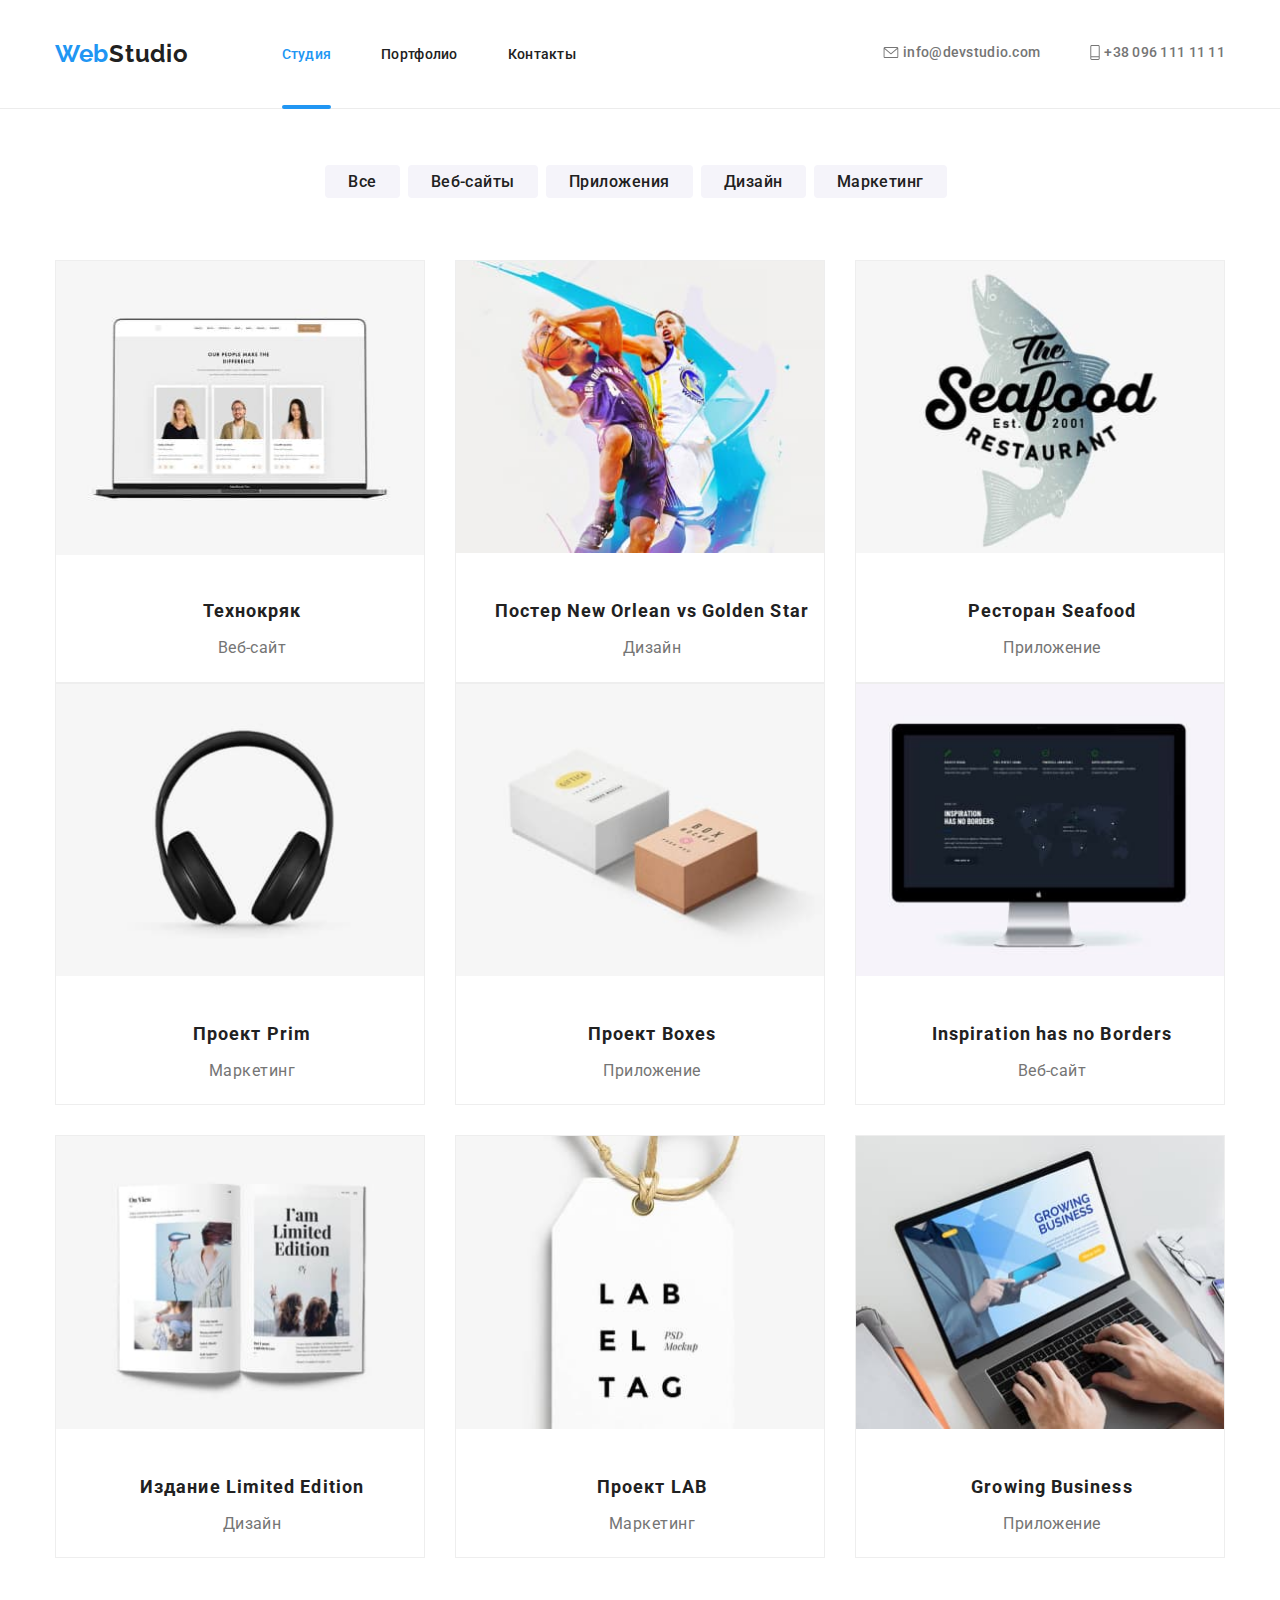
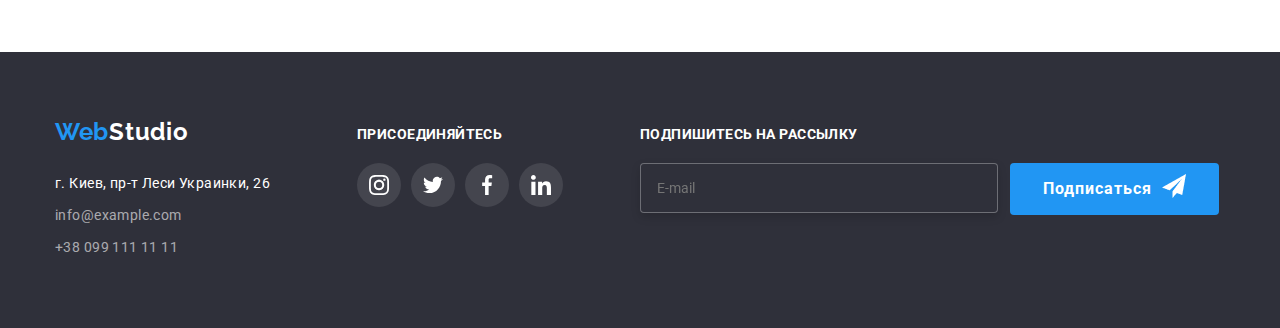
==== commit 02230fcb: "header SVG" ====
--- a/portfolio.html
+++ b/portfolio.html
@@ -17,40 +17,44 @@
   <header class="header">
     <div class="container">
       <nav class="nav">
-        <a href="./index.html" class="logo">Web<span>Studio</span>
-        </a>
+        <a href="./index.html" class="logo">Web<span>Studio</span> </a>
 
         <button type="button" class="menu-button" aria-expanded="false" aria-controls="menu">
           <svg class="burger-menu" data-menu-button width="24" height="18" aria-label="Переключатель мобильного меню">
-            <use class="icon-menu" width="24" height="16" href="../images/svg/sprite.svg#icon-menu"></use>
-            <use class="icon-cross" width="18" height="18" href="../images/svg/sprite.svg#icon-close"></use>
-
+            <use class="icon-menu" width="24" height="16" href="./images/SVG/sprite.svg#icon-menu"></use>
+            <use class="icon-cross" width="18" height="18" href="./images/SVG/sprite.svg#icon-close"></use>
           </svg>
         </button>
 
         <div class="menu-container" data-menu>
           <ul class="menu-list">
-            <li class="menu-item"><a href="./index.html" class="link ">Студия</a></li>
-            <li class="menu-item"><a href="./portfolio.html" class="link current">Портфолио</a></li>
-            <li class="menu-item"><a href="#contacts" class="link">Контакты</a></li>
+            <li class="menu-item">
+              <a href="./index.html" class="link current">Студия</a>
+            </li>
+            <li class="menu-item">
+              <a href="./portfolio.html" class="link">Портфолио</a>
+            </li>
+            <li class="menu-item">
+              <a href="#contacts" class="link">Контакты</a>
+            </li>
           </ul>
           <ul class="contacts-list">
             <li class="contacts-item">
               <a class="contacts link" href="mailto:info@devstudio.com">
                 <svg class="contacts-svg" width="16" height="11">
-                  <use href="./images/svg/sprite.svg#icon-envelope"></use>
+                  <use href="./images/SVG/sprite.svg#icon-envelope"></use>
                 </svg>
                 info@devstudio.com</a>
             </li>
             <li class="contacts-item">
               <a class="contacts link" href="telto:+380961111111">
                 <svg class="contacts-svg" width="10" height="15">
-                  <use href="./images/svg/sprite.svg#icon-tel"></use>
-                </svg>
-                +38 096 111 11 11</a></li>
+                  <use href="./images/SVG/sprite.svg#icon-tel"></use>
+                </svg>
+                +38 096 111 11 11</a>
+            </li>
           </ul>
         </div>
-
       </nav>
     </div>
   </header>
@@ -73,7 +77,8 @@
       <ul class="card-container">
         <li class="card-element">
           <div class="card-img">
-            <img src="./images/portfolio/portfolio1.jpg" alt="экран с лаптопа" class="card-img">
+            <img src="./images/portfolio/portfolio1.jpg" srcset="./images/portfolio/portfolio1_2x.jpg 2x"
+              alt="экран с лаптопа" class="card-img">
             <div class="overlay">
               <p class="overlay-text">Технокряк это современная площадка распространения коронавируса.
                 Компании используют эту платформу для цифрового шпионажа и атак на защищённые сервера
@@ -89,7 +94,8 @@
 
         <li class="card-element">
           <div class="card-img">
-            <img src="./images/portfolio/portfolio2.jpg" alt="баскетболисты">
+            <img src="./images/portfolio/portfolio2.jpg" srcset="./images/portfolio/portfolio2_2x.jpg 2x"
+              alt="баскетболисты">
             <div class="overlay">
               <p class="overlay-text">Технокряк это современная площадка распространения коронавируса.
                 Компании используют эту платформу для цифрового шпионажа и атак на защищённые сервера
@@ -105,7 +111,8 @@
 
         <li class="card-element">
           <div class="card-img">
-            <img src="./images/portfolio/portfolio3.jpg" alt="ресторан">
+            <img src="./images/portfolio/portfolio3.jpg" srcset="./images/portfolio/portfolio3_2x.jpg 2x"
+              alt="ресторан">
             <div class="overlay">
               <p class="overlay-text">Технокряк это современная площадка распространения коронавируса.
                 Компании используют эту платформу для цифрового шпионажа и атак на защищённые сервера
@@ -120,7 +127,8 @@
 
         <li class="card-element">
           <div class="card-img">
-            <img src="./images/portfolio/portfolio4.jpg" alt="наушники">
+            <img src="./images/portfolio/portfolio4.jpg" srcset="./images/portfolio/portfolio4_2x.jpg 2x"
+              alt="наушники">
             <div class="overlay">
               <p class="overlay-text">Технокряк это современная площадка распространения коронавируса.
                 Компании используют эту платформу для цифрового шпионажа и атак на защищённые сервера
@@ -135,7 +143,7 @@
 
         <li class="card-element">
           <div class="card-img">
-            <img src="./images/portfolio/portfolio5.jpg" alt="коробки">
+            <img src="./images/portfolio/portfolio5.jpg" srcset="./images/portfolio/portfolio5_2x.jpg 2x" alt="коробки">
             <div class="overlay">
               <p class="overlay-text">Технокряк это современная площадка распространения коронавируса.
                 Компании используют эту платформу для цифрового шпионажа и атак на защищённые сервера
@@ -150,7 +158,8 @@
 
         <li class="card-element">
           <div class="card-img">
-            <img src="./images/portfolio/portfolio6.jpg" alt="экран компьютера">
+            <img src="./images/portfolio/portfolio6.jpg" srcset="./images/portfolio/portfolio6_2x.jpg 2x"
+              alt="экран компьютера">
             <div class="overlay">
               <p class="overlay-text">Технокряк это современная площадка распространения коронавируса.
                 Компании используют эту платформу для цифрового шпионажа и атак на защищённые сервера
@@ -167,7 +176,8 @@
 
         <li class="card-element">
           <div class="card-img">
-            <img src="./images/portfolio/portfolio7.jpg" alt="экран компьютера">
+            <img src="./images/portfolio/portfolio7.jpg" srcset="./images/portfolio/portfolio7_2x.jpg 2x"
+              alt="экран компьютера">
             <div class="overlay">
               <p class="overlay-text">Технокряк это современная площадка распространения коронавируса.
                 Компании используют эту платформу для цифрового шпионажа и атак на защищённые сервера
@@ -184,7 +194,8 @@
 
         <li class="card-element">
           <div class="card-img">
-            <img src="./images/portfolio/portfolio8.jpg" alt="экран компьютера">
+            <img src="./images/portfolio/portfolio8.jpg" srcset="./images/portfolio/portfolio8_2x.jpg 2x"
+              alt="экран компьютера">
             <div class="overlay">
               <p class="overlay-text">Технокряк это современная площадка распространения коронавируса.
                 Компании используют эту платформу для цифрового шпионажа и атак на защищённые сервера
@@ -202,7 +213,8 @@
 
         <li class="card-element">
           <div class="card-img">
-            <img src="./images/portfolio/portfolio9.jpg" alt="экран компьютера">
+            <img src="./images/portfolio/portfolio9.jpg" srcset="./images/portfolio/portfolio9_2x.jpg 2x"
+              alt="экран компьютера">
             <div class="overlay">
               <p class="overlay-text">Технокряк это современная площадка распространения коронавируса.
                 Компании используют эту платформу для цифрового шпионажа и атак на защищённые сервера
@@ -252,28 +264,32 @@
         <div class="social-section-footer">
           <ul class="social-list-footer">
             <li class="social-item-footer">
-              <a class="social-link-footer" href="www.instagram.com" target="_blank" rel="noopener noreferrer Nofollow">
+              <a class="social-link-footer" href="https://www.instagram.com" target="_blank"
+                rel="noopener noreferrer Nofollow">
                 <svg class="social-icon-footer" width="20" height="20">
                   <use href="./images/SVG/sprite.svg#icon-instagram"></use>
                 </svg>
               </a>
             </li>
             <li class="social-item-footer">
-              <a class="social-link-footer" href="www.twitter.com" target="_blank" rel="noopener noreferrer Nofollow">
+              <a class="social-link-footer" href="https://www.twitter.com" target="_blank"
+                rel="noopener noreferrer Nofollow">
                 <svg class="social-icon-footer" width="20" height="20">
                   <use href="./images/SVG/sprite.svg#icon-twitter"></use>
                 </svg>
               </a>
             </li>
             <li class="social-item-footer">
-              <a class="social-link-footer" href="www.facebook.com" target="_blank" rel="noopener noreferrer Nofollow">
+              <a class="social-link-footer" href="https://www.facebook.com" target="_blank"
+                rel="noopener noreferrer Nofollow">
                 <svg class="social-icon-footer" width="20" height="20">
                   <use href="./images/SVG/sprite.svg#icon-facebook"></use>
                 </svg>
               </a>
             </li>
             <li class="social-item-footer">
-              <a class="social-link-footer" href="www.linkedin.com" target="_blank" rel="noopener noreferrer Nofollow">
+              <a class="social-link-footer" href="https://www.linkedin.com" target="_blank"
+                rel="noopener noreferrer Nofollow">
                 <svg class="social-icon-footer" width="20" height="20">
                   <use href="./images/SVG/sprite.svg#icon-linkedin"></use>
                 </svg>
--- a/css/main.min.css
+++ b/css/main.min.css
@@ -1,2 +1,2 @@
-*{padding:0;margin:0;color:#212121}html{-webkit-box-sizing:border-box;box-sizing:border-box}img{display:block}body{color:#757575;font-family:"Roboto", sans-serif;margin:0;padding:0;font-style:normal;outline-offset:0}.visually-hidden{position:absolute !important;clip:rect(1px 1px 1px 1px);clip:rect(1px 1px 1px 1px);padding:0 !important;border:0 !important;height:1px !important;width:1px !important;overflow:hidden}h1,h2,h3,h4,h5{font-weight:700;margin-top:0;margin-bottom:0}a{text-decoration:none}ul,li{-webkit-padding-start:0;padding-inline-start:0;margin-top:0;margin-bottom:0;list-style-type:none}button{cursor:pointer}footer,.hero{background-color:#2f303a}.nav:hover,.nav:focus,.link:hover,.link:focus{color:#2196f3}.heading{font-weight:700;font-size:28px;line-height:1.1786;text-align:center;letter-spacing:0.03em;color:#212121;margin-bottom:30px}*{padding:0;margin:0;color:#212121}html{-webkit-box-sizing:border-box;box-sizing:border-box}img{display:block}body{color:#757575;font-family:"Roboto", sans-serif;margin:0;padding:0;font-style:normal;outline-offset:0}.visually-hidden{position:absolute !important;clip:rect(1px 1px 1px 1px);clip:rect(1px 1px 1px 1px);padding:0 !important;border:0 !important;height:1px !important;width:1px !important;overflow:hidden}h1,h2,h3,h4,h5{font-weight:700;margin-top:0;margin-bottom:0}a{text-decoration:none}ul,li{-webkit-padding-start:0;padding-inline-start:0;margin-top:0;margin-bottom:0;list-style-type:none}button{cursor:pointer}footer,.hero{background-color:#2f303a}.nav:hover,.nav:focus,.link:hover,.link:focus{color:#2196f3}.heading{font-weight:700;font-size:28px;line-height:1.1786;text-align:center;letter-spacing:0.03em;color:#212121;margin-bottom:30px}.container{margin:0 auto;padding-left:15px;padding-right:15px;width:100%}@media screen and (min-width: 480px){.container{width:480px}}@media screen and (min-width: 768px){.container{width:768px}}@media screen and (min-width: 1200px){.container{width:1200px}}button{outline:none;border:none}button:active,button:focus{outline:none;border:none}.submit-button,.hero-section .button,footer .hero-btn{display:inline-block;letter-spacing:0.06em;font-weight:700;font-size:16px;line-height:1.87em;text-align:center;color:#fff;background-color:#2196f3;padding:10px 32px;border:1px solid transparent;border-radius:4px;cursor:pointer}.submit-button:hover,.hero-section .button:hover,footer .hero-btn:hover{-webkit-box-shadow:0px 4px 4px rgba(0,0,0,0.15);box-shadow:0px 4px 4px rgba(0,0,0,0.15)}.portfolio-main .container .btn-item .button,.button{font-weight:500;font-size:16px;line-height:1.625;text-align:center;letter-spacing:0.03em;color:#212121;border:1px solid transparent;background:#f5f4fa;border-radius:4px;cursor:pointer;padding:6px 22px}.portfolio-main .container .btn-item .button:hover,.button:hover{background:#2196f3;color:#fff;-webkit-box-shadow:0px 3px 1px rgba(0,0,0,0.1),0px 1px 2px rgba(0,0,0,0.08),0px 2px 2px rgba(0,0,0,0.12);box-shadow:0px 3px 1px rgba(0,0,0,0.1),0px 1px 2px rgba(0,0,0,0.08),0px 2px 2px rgba(0,0,0,0.12);border-radius:4px}.logo,.logo-footer{display:inline-block;font-family:"Raleway", sans-serif;color:#2196f3;font-weight:700;font-size:24px;line-height:1.6667;letter-spacing:0.03em}.backdrop,.form-input,.submit-button,.social-link,.partners-list-item,.social-link-footer,footer .hero-btn,.portfolio-main .card-container .card-element,.card-img,.card-img .overlay{-webkit-transition-duration:250ms;transition-duration:250ms;-webkit-transition-property:all;transition-property:all;-webkit-transition-timing-function:cubic-bezier(0.4, 0, 0.2, 1);transition-timing-function:cubic-bezier(0.4, 0, 0.2, 1)}.header{position:relative;display:-webkit-box;display:-ms-flexbox;display:flex;padding-top:24px;padding-bottom:24px;margin-top:auto;margin-bottom:auto;border-bottom:1px solid #ececec}.header .nav{display:-webkit-box;display:-ms-flexbox;display:flex;-webkit-box-align:center;-ms-flex-align:center;align-items:center;-webkit-box-pack:justify;-ms-flex-pack:justify;justify-content:space-between;height:60px;padding-top:10px;padding-bottom:10px}.logo span{color:#212121}.contacts-list{margin-top:60px}@media screen and (min-width: 768px){.contacts-list{margin-top:0;margin-left:84px;text-align:left}}@media screen and (min-width: 1200px){.contacts-list{display:-webkit-box;display:-ms-flexbox;display:flex;margin-left:auto}.contacts-list .contacts-item+.contacts-item{margin-left:50px}}.contacts.link{font-weight:500;font-size:18px;line-height:1.2;letter-spacing:0.02em;display:-webkit-inline-box;display:-ms-inline-flexbox;display:inline-flex;-webkit-box-align:center;-ms-flex-align:center;align-items:center;color:#757575}.contacts.link:first-child{margin-bottom:16px}@media screen and (min-width: 768px){.contacts.link:first-child{margin-bottom:10px}}@media screen and (min-width: 1200px){.contacts.link:first-child{margin-bottom:0px}}.contacts.link:hover,.contacts.link:focus{-webkit-transition:cubic-bezier(0.4, 0, 0.2, 1);transition:cubic-bezier(0.4, 0, 0.2, 1);-webkit-transition-duration:250ms;transition-duration:250ms;color:#2196f3}.contacts.link:hover .contacts-svg,.contacts.link:focus .contacts-svg{-webkit-transition:cubic-bezier(0.4, 0, 0.2, 1);transition:cubic-bezier(0.4, 0, 0.2, 1);-webkit-transition-duration:250ms;transition-duration:250ms;fill:#2196f3}.contacts.link .contacts-svg{margin-right:4px}@media screen and (min-width: 768px){.contacts.link .contacts-svg{margin-top:0}}@media screen and (min-width: 768px){.contacts.link{font-size:12px}}@media screen and (min-width: 1230px){.contacts.link{font-size:14px}}.contacts-svg{fill:#757575;margin-right:3px}@media screen and (min-width: 768px){.contacts-svg{margin-top:0;margin-bottom:0}}@media screen and (max-width: 767px){.menu-button{display:-webkit-inline-box;display:-ms-inline-flexbox;display:inline-flex;margin:0;padding:10px;border:none;background-color:transparent}}@media screen and (min-width: 768px){.menu-button{display:none}}.menu-button{background-color:transparent}.burger-menu .icon-cross{display:none}.burger-menu.is-open .icon-menu{display:none}.burger-menu.is-open .icon-cross{display:block;fill:#212121}.burger-menu.is-open .icon-cross:hover,.burger-menu.is-open .icon-cross:focus{fill:#2196f3}.menu-button:hover .icon-cross,.menu-button:hover .icon-menu{fill:#2196f3}.nav{display:-webkit-box;display:-ms-flexbox;display:flex;-webkit-box-align:center;-ms-flex-align:center;align-items:center;-webkit-box-pack:justify;-ms-flex-pack:justify;justify-content:space-between;width:100%}.menu-button{margin-left:auto;background-color:inherit}.menu-button .icon-cross{display:none}.menu-button.is-open .icon-menu{display:block}.menu-button.is-open .icon-cross{display:none}.menu-button:focus .menu-button,.menu-button:hover .menu-button{fill:#2196f3;-webkit-transition:cubic-bezier(0.4, 0, 0.2, 1);transition:cubic-bezier(0.4, 0, 0.2, 1);-webkit-transition-duration:250ms;transition-duration:250ms}@media screen and (min-width: 768px){.menu-button{display:none}}.menu-container{display:none;position:absolute;top:101%;left:0;width:100%;text-align:center;background-color:#fff;z-index:50;-webkit-box-shadow:0px 4px 8px rgba(0,0,0,0.04),0px 2px 4px rgba(0,0,0,0.08),0px 1px 3px rgba(0,0,0,0.16);box-shadow:0px 4px 8px rgba(0,0,0,0.04),0px 2px 4px rgba(0,0,0,0.08),0px 1px 3px rgba(0,0,0,0.16)}.menu-container.is-open{display:block}.menu-container .menu-item+.menu-item{margin-top:40px}@media screen and (min-width: 768px){.menu-container .menu-item+.menu-item{margin-top:0}}@media screen and (min-width: 768px){.menu-container{display:-webkit-box;display:-ms-flexbox;display:flex;position:relative;top:0;left:0;margin-top:0;width:100%;-webkit-box-shadow:none;box-shadow:none}}.link{position:relative;font-weight:500;font-size:18px;line-height:1.2;letter-spacing:0.02em;color:#212121}@media screen and (min-width: 768px){.link{font-size:14px}}.link:hover,.link:focus{color:#2196f3;-webkit-transition:cubic-bezier(0.4, 0, 0.2, 1);transition:cubic-bezier(0.4, 0, 0.2, 1);-webkit-transition-duration:250ms;transition-duration:250ms}.link.current{color:#2196f3}.link.current{display:inline-block;position:relative}.link.current::after{position:absolute;display:block;content:'';width:100%;height:4px;background-color:#2196f3;border-radius:4px;margin:0 auto;margin-top:8px}@media screen and (min-width: 768px){.link.current::after{margin-top:42px}}.link.current:hover::after{width:100%}.menu-list{margin-top:60px}@media screen and (min-width: 768px){.menu-list{display:-webkit-box;display:-ms-flexbox;display:flex;-webkit-box-align:center;-ms-flex-align:center;align-items:center;margin-top:0;margin-left:88px}.menu-list .menu-item+.menu-item{margin-left:50px}}@media screen and (min-width: 1200px){.menu-list{margin-left:93px}}.backdrop{position:fixed;top:0;left:0;width:100%;height:100%;background:rgba(0,0,0,0.2);z-index:99;overflow:auto}.backdrop.is-hidden{opacity:0;visibility:hidden;pointer-events:none;overflow-y:scroll}.backdrop{position:fixed;top:0;left:0;width:100%;height:100%;background-color:rgba(0,0,0,0.2);overflow:auto;z-index:99}.modal{position:absolute;min-width:450px;max-height:609px;background-color:#fff;top:50%;left:50%;-webkit-transform:translate(-50%, -50%);transform:translate(-50%, -50%);margin-top:20px;padding:40px;-webkit-box-shadow:0px 1px 3px rgba(0,0,0,0.12),0px 1px 1px rgba(0,0,0,0.14),0px 2px 1px rgba(0,0,0,0.2);box-shadow:0px 1px 3px rgba(0,0,0,0.12),0px 1px 1px rgba(0,0,0,0.14),0px 2px 1px rgba(0,0,0,0.2);border-radius:4px;-webkit-animation:open-close 200ms;animation:open-close 200ms}.backdrop.is-hidden .modal{opacity:0;margin-top:50px;margin-top:50px;-webkit-transform:translate(-50%, -50%);transform:translate(-50%, -50%)}@-webkit-keyframes open-close{0%{-webkit-transform:scale(0);transform:scale(0)}50%{-webkit-transform:scale(0.5);transform:scale(0.5)}100%{-webkit-transform:scale(1);transform:scale(1)}}@keyframes open-close{0%{-webkit-transform:scale(0);transform:scale(0)}50%{-webkit-transform:scale(0.5);transform:scale(0.5)}100%{-webkit-transform:scale(1);transform:scale(1)}}.close-svg{position:absolute;top:50%;left:50%;-webkit-transform:translate(-50%, -50%);transform:translate(-50%, -50%);width:20px;height:20px;fill:#212121}.close-btn{position:absolute;top:8px;right:8px;width:30px;height:30px;background-color:#ffffff;border:1px solid rgba(0,0,0,0.1);border-radius:50%;cursor:pointer;text-align:center}.close-btn:hover .close-svg,.close-btn:focus .close-svg{fill:#2196f3}input:hover,input:focus,input:hover+.modal-svg,input:focus+.modal-svg,textarea:hover,textarea:focus{border-color:#2196f3;fill:#2196f3;outline:none}.group-title{font-weight:700;font-size:20px;line-height:1.5;text-align:center;letter-spacing:0.03em;color:#212121;padding:0 auto;margin-left:auto;margin-bottom:12px}.form-field{position:relative;margin:0}.form-field:last-child{text-align:center}.form-label{font-size:12px;line-height:1.2;letter-spacing:0.01em;color:#757575;margin-bottom:4px}.form-input{width:100%;min-height:40px;padding-left:35px;border:1px solid rgba(33,33,33,0.2);-webkit-box-sizing:border-box;box-sizing:border-box;border-radius:4px;font-size:14px;line-height:1.71;letter-spacing:0.03em;color:#757575;margin-bottom:10px}.form-input:hover,.form-input:focus{border-color:#2196f3;fill:#2196f3;outline:none}.form-input:focus+.form-label,.form-input:not(:placeholder-shown)+.form-label{-webkit-transform:translateY(-50px);transform:translateY(-50px);fill:#2196f3;border-color:#2196f3;color:#2196f3;cursor:pointer;outline:none}.modal-svg{position:absolute;top:32px;left:15px;width:12px;height:12px;fill:#212121}.textarea-input{width:100%;height:120px;resize:none;border-radius:4px;padding:12px 16px;margin-bottom:20px;resize:none;outline:none;border:1px solid rgba(33,33,33,0.2);-webkit-transition:all 250ms cubic-bezier(0.4, 0, 0.2, 1);transition:all 250ms cubic-bezier(0.4, 0, 0.2, 1);color:rgba(117,117,117,0.5)}.textarea-input:hover,.textarea-input:focus{border-color:#2196f3;fill:#2196f3;outline:none}.checkbox{-webkit-appearance:none;-moz-appearance:none;appearance:none;position:absolute;overflow:hidden;outline:none;border:none;margin-top:4px}.checkbox::before{content:'';display:inline-block;border:1px solid #a39e9e;border-radius:4px;width:16px;height:15px;background-color:transparent;vertical-align:baseline;-webkit-transition:all 250ms cubic-bezier(0.4, 0, 0.2, 1);transition:all 250ms cubic-bezier(0.4, 0, 0.2, 1)}.checkbox::after{position:absolute;left:0px;content:'';border-radius:4px;display:inline-block;width:16px;height:16px;background-image:url(../images/SVG/icon-check.svg);-webkit-transform:translatey(35px);transform:translatey(35px);-webkit-transition:all 250ms cubic-bezier(0.4, 0, 0.2, 1);transition:all 250ms cubic-bezier(0.4, 0, 0.2, 1)}.checkbox:checked::after{-webkit-transform:translatey(0);transform:translatey(0)}.checkbox-text{font-size:12px;line-height:1.667;letter-spacing:0.03em;color:#757575;margin-left:23px}.contract u{font-size:12px;line-height:1.667;letter-spacing:0.03em;color:#2196f3;text-decoration:underline}.checkbox-icon{margin:0;width:15px;height:15px;border-radius:4px}.checkbox:checked+.icon{background-image:url(../images/SVG/icon-check.svg);background-size:contain;background-origin:border-box;border:2px solid #2196f3;border:none}.submit{text-align:center;margin-top:30px}.submit-button{min-width:200px;min-height:50px;display:inline-block;padding:10px 32px;background:#2196f3;-webkit-box-shadow:0px 4px 4px rgba(0,0,0,0.15);box-shadow:0px 4px 4px rgba(0,0,0,0.15);border-radius:4px}.submit-button:hover,.submit-button:focus{color:#212121}.hero-section{width:100%;height:400px;padding-top:118px;padding-bottom:118px;text-align:center;background-image:-webkit-gradient(linear, left top, left bottom, from(rgba(47,48,58,0.4)), to(rgba(47,48,58,0.4))),url(../images/hero/hero.jpg);background-image:linear-gradient(rgba(47,48,58,0.4), rgba(47,48,58,0.4)),url(../images/hero/hero.jpg)}.hero-section .button{min-width:200px;min-height:50px}.hero-heading{font-weight:900;font-size:26px;line-height:1.62;letter-spacing:0.06em;text-transform:uppercase;color:#fff;margin-bottom:30px}@media (max-width: 1199px){.hero-heading{max-width:360px;margin:0 auto;margin-bottom:30px}}.features-section{padding-top:60px;padding-bottom:60px}.features-list{display:-webkit-box;display:-ms-flexbox;display:flex;-ms-flex-wrap:wrap;flex-wrap:wrap;-webkit-box-align:center;-ms-flex-align:center;align-items:center}.features-item{display:-webkit-inline-box;display:-ms-inline-flexbox;display:inline-flex;-ms-flex-wrap:wrap;flex-wrap:wrap;width:100%;height:226px;background:#ffffff;margin-bottom:30px}@media screen and (min-width: 768px){.features-item{width:calc((100% - 30px) / 2)}.features-item:nth-child(odd){margin-right:30px}}@media screen and (min-width: 1200px){.features-item{width:calc((100% - 90px) / 4)}.features-item:not(:last-child){margin-right:30px}}.features-item:nth-child(1)::before{background-image:url(../images/features/tv-table.svg);display:block;content:'';width:100%;height:120px;background-color:#f5f4fa;background-repeat:no-repeat;background-position:50% 50%}.features-item:nth-child(2)::before{background-image:url(../images/features/clock.svg);display:block;content:'';width:100%;height:120px;background-color:#f5f4fa;background-repeat:no-repeat;background-position:50% 50%}.features-item:nth-child(3)::before{background-image:url(../images/features/computer.svg);display:block;content:'';width:100%;height:120px;background-color:#f5f4fa;background-repeat:no-repeat;background-position:50% 50%}.features-item:nth-child(4)::before{background-image:url(../images/features/astronaut.svg);display:block;content:'';width:100%;height:120px;background-color:#f5f4fa;background-repeat:no-repeat;background-position:50% 50%}.title{font-weight:700;line-height:1.1428;letter-spacing:0.03em;text-transform:uppercase;color:#212121;margin-top:30px;text-align:center;margin-bottom:10px}@media screen and (min-width: 768px){.title{text-align:left}}.title-text{font-size:14px;line-height:1.71;letter-spacing:0.03em;color:#757575}@media screen and (max-width: 1199px){.work-section{display:none}}.work-section{display:none;padding-bottom:94px}@media screen and (min-width: 1200px){.work-section{display:block}}.heading{font-weight:700;font-size:36px;line-height:1.2em;text-align:center;letter-spacing:0.03em;margin-bottom:50px}.work-list{display:-webkit-box;display:-ms-flexbox;display:flex}.work-list .work-item+.work-item{margin-left:30px}.work-item{position:relative}.work-title{font-weight:700;font-size:14px;line-height:1.2em;text-align:center;letter-spacing:0.03em;text-transform:uppercase;color:#fff;position:absolute;left:0;bottom:0;width:100%;padding-top:27px;padding-bottom:27px;background-color:rgba(47,48,58,0.8)}.team-section{padding-top:60px;padding-bottom:60px;background:#f5f4fa}.team-list{display:-webkit-box;display:-ms-flexbox;display:flex;-ms-flex-wrap:wrap;flex-wrap:wrap;-webkit-box-align:center;-ms-flex-align:center;align-items:center}.team-item{width:100%;height:622px;background:#ffffff;-webkit-box-shadow:0px 1px 3px rgba(0,0,0,0.12),0px 1px 1px rgba(0,0,0,0.14),0px 2px 1px rgba(0,0,0,0.2);box-shadow:0px 1px 3px rgba(0,0,0,0.12),0px 1px 1px rgba(0,0,0,0.14),0px 2px 1px rgba(0,0,0,0.2);border-radius:0px 0px 4px 4px;margin-bottom:30px}@media screen and (min-width: 768px){.team-item{width:calc((100% - 30px) / 2)}.team-item:nth-child(odd){margin-right:30px}}@media screen and (min-width: 1200px){.team-item{width:calc((100% - 90px) / 4)}.team-item:not(:last-child){margin-right:30px}}.team-item img{width:100%;height:460px;margin-bottom:30px}.team .name{font-weight:500;font-size:16px;line-height:1.1875;text-align:center;letter-spacing:0.03em;color:#212121;margin-bottom:10px}.team .profession{font-weight:400;font-size:16px;line-height:1.1875;text-align:center;letter-spacing:0.03em;color:#757575;margin-bottom:30px}.social-list{width:206px;height:44px;display:-webkit-box;display:-ms-flexbox;display:flex;-ms-flex-pack:distribute;justify-content:space-around;-webkit-box-align:center;-ms-flex-align:center;align-items:center;margin:0 auto;padding-bottom:24px}.social-item svg{fill:#757575}.social-section{width:206px;height:44px;-webkit-box-pack:center;-ms-flex-pack:center;justify-content:center;margin:0 auto}.social-list{display:-webkit-box;display:-ms-flexbox;display:flex}.social-item:not(:last-child){margin-right:10px}.social-link{display:-webkit-box;display:-ms-flexbox;display:flex;-webkit-box-align:center;-ms-flex-align:center;align-items:center;-webkit-box-pack:center;-ms-flex-pack:center;justify-content:center;border-radius:50%;border:1px solid transparent;background-color:transparent;width:44px;height:44px;fill:#fff;background:rgba(255,255,255,0.1)}.social-link:hover,.social-link:focus,.social-link:hover .social-icon,.social-link:focus .social-icon{fill:#fff;border:1px solid #2196f3;background-color:#2196f3}.social-link .social-icon{fill:#AFB1B8}.partners-section{padding-top:60px;padding-bottom:60px}.partners-section .heading{text-align:center;margin-bottom:50px}.partners-section .partners-list{display:-webkit-box;display:-ms-flexbox;display:flex;-ms-flex-wrap:wrap;flex-wrap:wrap}.partners-list-item{display:-webkit-box;display:-ms-flexbox;display:flex;-webkit-box-align:center;-ms-flex-align:center;align-items:center;-webkit-box-pack:center;-ms-flex-pack:center;justify-content:center;width:calc((100% - 30px) / 2);height:90px;margin-bottom:30px;border:1px solid #afb1b8;border-radius:4px}.partners-list-item:nth-child(odd){margin-right:30px}.partners-list-item:hover{border-color:#2196f3}.partners-list-item:hover .partners{fill:#2196f3}@media screen and (min-width: 768px){.partners-list-item{width:calc((100% - 60px) / 3);margin-right:30px}.partners-list-item:nth-child(3n){margin-right:0px}}@media screen and (min-width: 1230px){.partners-list-item{width:calc((100% - 150px) / 6)}.partners-list-item:not(:last-child){margin-right:30px}}.partners-logo{display:-webkit-box;display:-ms-flexbox;display:flex;-webkit-box-align:center;-ms-flex-align:center;align-items:center;-webkit-box-pack:center;-ms-flex-pack:center;justify-content:center}.partners{fill:#afb1b8}.footer{padding-top:60px;padding-bottom:60px;background-color:#2f303a}.footer .container{text-align:center}@media screen and (min-width: 768px){.footer .container{display:-webkit-box;display:-ms-flexbox;display:flex;-ms-flex-wrap:wrap;flex-wrap:wrap}}@media screen and (min-width: 768px){.wrapper:not(:last-child){width:calc((100% - 30px) / 2)}.wrapper:last-child{width:100%}}@media screen and (min-width: 1200px){.wrapper:not(:last-child){width:calc((50% - 45px) / 2)}.wrapper:last-child{width:50%;margin-right:0;margin-left:auto}}.logo-footer{color:#2196f3}.logo-footer span{color:#fff}.footer{text-align:center}@media screen and (min-width: 1200px){.tablet-container{text-align:left}}.address-link{display:inline-block;font-size:14px;line-height:1.71em;letter-spacing:0.03em;margin-bottom:8px;color:rgba(255,255,255,0.6)}.address-link.map{color:#fff;margin-top:20px}.join-us-section{width:206px;margin:0 auto;text-align:center;margin-bottom:60px;margin-top:60px}@media screen and (min-width: 768px){.join-us-section{margin:0;margin-top:15px}}@media screen and (min-width: 1200px){.join-us-section{text-align:left}}.join-us-title{width:206px;font-weight:700;font-size:14px;line-height:1.14;letter-spacing:0.03em;text-transform:uppercase;color:#fff;margin:0 auto;margin-top:0px;margin-bottom:20px;-webkit-box-pack:center;-ms-flex-pack:center;justify-content:center}.social-section-footer{width:206px;max-height:44px;-webkit-box-pack:center;-ms-flex-pack:center;justify-content:center;margin:0 auto}.social-list-footer{display:-webkit-box;display:-ms-flexbox;display:flex}.social-item-footer:not(:last-child){margin-right:10px}.social-link-footer{display:-webkit-box;display:-ms-flexbox;display:flex;-webkit-box-align:center;-ms-flex-align:center;align-items:center;-webkit-box-pack:center;-ms-flex-pack:center;justify-content:center;border-radius:50%;border:1px solid transparent;background-color:transparent;width:44px;height:44px;background:rgba(255,255,255,0.1)}.social-link-footer:hover,.social-link-footer:focus,.social-link-footer:hover .social-icon,.social-link-footer:focus .social-icon{fill:#fff;border:1px solid #2196f3;background-color:#2196f3}.social-link-footer .social-icon-footer{fill:#fff}strong{display:inline-block;text-transform:uppercase}.subscription{font-weight:500;font-size:14px;line-height:1.14;letter-spacing:0.03em;color:#fff;margin-top:60px}@media screen and (min-width: 1200px){.subscription{margin-top:15px;text-align:left}}.subscription .colortext{display:-webkit-inline-box;display:-ms-inline-flexbox;display:inline-flex;height:50px;border:1px solid rgba(255,255,255,0.3);border-radius:4px;-webkit-filter:drop-shadow(0px 4px 4px rgba(0,0,0,0.15));filter:drop-shadow(0px 4px 4px rgba(0,0,0,0.15));color:#fff;background-color:#2f303a;padding-left:16px;margin-bottom:20px}@media screen and (min-width: 0px){.subscription .colortext{width:100%}}@media screen and (min-width: 480px){.subscription .colortext{width:450px}}@media screen and (min-width: 1200px){.subscription .colortext{max-width:358px;margin-bottom:0;margin-right:12px}}.subscription-title{min-width:206px;font-weight:700;font-size:14px;line-height:1.14;letter-spacing:0.03em;text-transform:uppercase;color:#fff;margin:0 auto;margin-top:0px;margin-bottom:20px;-webkit-box-pack:center;-ms-flex-pack:center;justify-content:center}footer .hero-btn{display:-webkit-box;display:-ms-flexbox;display:flex;margin:0 auto}footer .hero-btn img{margin-left:10px}@media screen and (min-width: 1200px){.subscription-form{display:-webkit-inline-box;display:-ms-inline-flexbox;display:inline-flex;margin:0}}.portfolio-main .container{text-align:center}.portfolio-main .container .btn-list{display:-webkit-box;display:-ms-flexbox;display:flex;-ms-flex-wrap:wrap;flex-wrap:wrap;margin-bottom:-15px;margin-bottom:40px}@media screen and (min-width: 768px){.portfolio-main .container .btn-list{display:-webkit-inline-box;display:-ms-inline-flexbox;display:inline-flex;-webkit-box-pack:center;-ms-flex-pack:center;justify-content:center;margin-bottom:30px}}@media screen and (min-width: 1200px){.portfolio-main .container .btn-list{display:-webkit-inline-box;display:-ms-inline-flexbox;display:inline-flex;-webkit-box-pack:center;-ms-flex-pack:center;justify-content:center;margin-bottom:50px}}.portfolio-main .container .btn-item{margin-right:8px;background:#f5f4fa;border-radius:4px;margin-bottom:15px}.portfolio-main .container .btn-item:hover .button,.portfolio-main .container .btn-item:focus .button{background:#2196f3;color:#ffffff;-webkit-box-shadow:0px 3px 1px rgba(0,0,0,0.1),0px 1px 2px rgba(0,0,0,0.08),0px 2px 2px rgba(0,0,0,0.12);box-shadow:0px 3px 1px rgba(0,0,0,0.1),0px 1px 2px rgba(0,0,0,0.08),0px 2px 2px rgba(0,0,0,0.12)}.button{background-color:#f5f4fa;color:#212121}.portfolio-main{padding-top:60px;padding-bottom:60px}@media screen and (min-width: 1200px){.portfolio-main{padding-bottom:64px}}.portfolio-main .card-container{display:-webkit-box;display:-ms-flexbox;display:flex;-ms-flex-wrap:wrap;flex-wrap:wrap}@media screen and (min-width: 768px){.portfolio-main .card-container{-webkit-box-align:center;-ms-flex-align:center;align-items:center;-webkit-box-pack:left;-ms-flex-pack:left;justify-content:left;margin-bottom:0px}}@media screen and (min-width: 1200px){.portfolio-main .card-container{-webkit-box-align:center;-ms-flex-align:center;align-items:center;-webkit-box-pack:center;-ms-flex-pack:center;justify-content:center;margin-bottom:0px}}.portfolio-main .card-container .card-element{overflow:hidden;width:100%;margin-bottom:30px;background:#fff;border:1px solid #eeeeee;-webkit-box-sizing:border-box;box-sizing:border-box}.portfolio-main .card-container .card-element:nth-child(-n+3){margin-bottom:0}@media screen and (min-width: 768px){.portfolio-main .card-container .card-element{width:calc((100% - 30px) / 2);margin-right:30px}.portfolio-main .card-container .card-element:nth-child(2n+2){margin-right:0}.portfolio-main .card-container .card-element:last-child{margin-bottom:0}}@media screen and (min-width: 1200px){.portfolio-main .card-container .card-element{width:calc((100% - 60px) / 3);margin-right:0}.portfolio-main .card-container .card-element:not(:nth-child(3n)){margin-right:30px}.portfolio-main .card-container .card-element:last-child{margin-bottom:30px}}.portfolio-main .card-container .card-element:hover,.portfolio-main .card-container .card-element:focus{cursor:pointer;-webkit-box-shadow:0px 1px 1px rgba(0,0,0,0.12),0px 4px 4px rgba(0,0,0,0.06),1px 4px 6px rgba(0,0,0,0.16);box-shadow:0px 1px 1px rgba(0,0,0,0.12),0px 4px 4px rgba(0,0,0,0.06),1px 4px 6px rgba(0,0,0,0.16)}.portfolio-main .card-container .card-element:hover .overlay,.portfolio-main .card-container .card-element:focus .overlay{-webkit-transform:translateY(0);transform:translateY(0);overflow:hidden}.card-img{width:100%;height:294px;position:relative;overflow:hidden}.card-img .overlay{position:absolute;top:0;left:0;width:100%;height:100%;background-color:#2196f3;-webkit-transform:translatey(100%);transform:translatey(100%);padding:63px 24px}.card-img .overlay-text{font-size:18px;line-height:1.556;letter-spacing:0.03em;color:#fff}.card-img img{width:100%}.card-title{display:inline;margin:20px 24px}.card-title .img{padding-left:24px;width:100%}.card-title .img-title{font-weight:700;font-size:18px;line-height:2;letter-spacing:0.06em;color:#212121;padding-top:20px;padding-bottom:4px;padding-left:24px;margin:0px auto}.card-title .img-description{font-size:16px;line-height:1.87;letter-spacing:0.03em;color:#757575;padding-left:24px}
+*{padding:0;margin:0;color:#212121}html{-webkit-box-sizing:border-box;box-sizing:border-box}img{display:block}body{color:#757575;font-family:"Roboto", sans-serif;margin:0;padding:0;font-style:normal;outline-offset:0}.visually-hidden{position:absolute !important;clip:rect(1px 1px 1px 1px);clip:rect(1px 1px 1px 1px);padding:0 !important;border:0 !important;height:1px !important;width:1px !important;overflow:hidden}h1,h2,h3,h4,h5{font-weight:700;margin-top:0;margin-bottom:0}a{text-decoration:none}ul,li{-webkit-padding-start:0;padding-inline-start:0;margin-top:0;margin-bottom:0;list-style-type:none}button{cursor:pointer}footer,.hero{background-color:#2f303a}.nav:hover,.nav:focus,.link:hover,.link:focus{color:#2196f3}.heading{font-weight:700;font-size:28px;line-height:1.1786;text-align:center;letter-spacing:0.03em;color:#212121;margin-bottom:30px}*{padding:0;margin:0;color:#212121}html{-webkit-box-sizing:border-box;box-sizing:border-box}img{display:block}body{color:#757575;font-family:"Roboto", sans-serif;margin:0;padding:0;font-style:normal;outline-offset:0}.visually-hidden{position:absolute !important;clip:rect(1px 1px 1px 1px);clip:rect(1px 1px 1px 1px);padding:0 !important;border:0 !important;height:1px !important;width:1px !important;overflow:hidden}h1,h2,h3,h4,h5{font-weight:700;margin-top:0;margin-bottom:0}a{text-decoration:none}ul,li{-webkit-padding-start:0;padding-inline-start:0;margin-top:0;margin-bottom:0;list-style-type:none}button{cursor:pointer}footer,.hero{background-color:#2f303a}.nav:hover,.nav:focus,.link:hover,.link:focus{color:#2196f3}.heading{font-weight:700;font-size:28px;line-height:1.1786;text-align:center;letter-spacing:0.03em;color:#212121;margin-bottom:30px}.container{margin:0 auto;padding-left:15px;padding-right:15px;width:100%}@media screen and (min-width: 480px){.container{width:480px}}@media screen and (min-width: 768px){.container{width:768px}}@media screen and (min-width: 1200px){.container{width:1200px}}button{outline:none;border:none}button:active,button:focus{outline:none;border:none}.submit-button,.hero-section .button,footer .hero-btn{display:inline-block;letter-spacing:0.06em;font-weight:700;font-size:16px;line-height:1.87em;text-align:center;color:#fff;background-color:#2196f3;padding:10px 32px;border:1px solid transparent;border-radius:4px;cursor:pointer}.submit-button:hover,.hero-section .button:hover,footer .hero-btn:hover{-webkit-box-shadow:0px 4px 4px rgba(0,0,0,0.15);box-shadow:0px 4px 4px rgba(0,0,0,0.15)}.portfolio-main .container .btn-item .button,.button{font-weight:500;font-size:16px;line-height:1.625;text-align:center;letter-spacing:0.03em;color:#212121;border:1px solid transparent;background:#f5f4fa;border-radius:4px;cursor:pointer;padding:6px 22px}.portfolio-main .container .btn-item .button:hover,.button:hover{background:#2196f3;color:#fff;-webkit-box-shadow:0px 3px 1px rgba(0,0,0,0.1),0px 1px 2px rgba(0,0,0,0.08),0px 2px 2px rgba(0,0,0,0.12);box-shadow:0px 3px 1px rgba(0,0,0,0.1),0px 1px 2px rgba(0,0,0,0.08),0px 2px 2px rgba(0,0,0,0.12);border-radius:4px}.logo,.logo-footer{display:inline-block;font-family:"Raleway", sans-serif;color:#2196f3;font-weight:700;font-size:24px;line-height:1.6667;letter-spacing:0.03em}.backdrop,.form-input,.submit-button,.social-link,.partners-list-item,.social-link-footer,footer .hero-btn,.portfolio-main .card-container .card-element,.card-img,.card-img .overlay{-webkit-transition-duration:250ms;transition-duration:250ms;-webkit-transition-property:all;transition-property:all;-webkit-transition-timing-function:cubic-bezier(0.4, 0, 0.2, 1);transition-timing-function:cubic-bezier(0.4, 0, 0.2, 1)}.header{position:relative;display:-webkit-box;display:-ms-flexbox;display:flex;padding-top:24px;padding-bottom:24px;margin-top:auto;margin-bottom:auto;border-bottom:1px solid #ececec}.header .nav{display:-webkit-box;display:-ms-flexbox;display:flex;-webkit-box-align:center;-ms-flex-align:center;align-items:center;-webkit-box-pack:justify;-ms-flex-pack:justify;justify-content:space-between;height:60px;padding-top:10px;padding-bottom:10px}.logo span{color:#212121}.contacts-list{margin-top:60px}@media screen and (min-width: 768px){.contacts-list{margin-top:0;margin-left:84px;text-align:left}}@media screen and (min-width: 1200px){.contacts-list{display:-webkit-box;display:-ms-flexbox;display:flex;margin-left:auto}.contacts-list .contacts-item+.contacts-item{margin-left:50px}}.contacts.link{font-weight:500;font-size:18px;line-height:1.2;letter-spacing:0.02em;display:-webkit-inline-box;display:-ms-inline-flexbox;display:inline-flex;-webkit-box-align:center;-ms-flex-align:center;align-items:center;color:#757575}.contacts.link:first-child{margin-bottom:16px}@media screen and (min-width: 768px){.contacts.link:first-child{margin-bottom:10px}}@media screen and (min-width: 1200px){.contacts.link:first-child{margin-bottom:0px}}.contacts.link:hover,.contacts.link:focus{-webkit-transition:cubic-bezier(0.4, 0, 0.2, 1);transition:cubic-bezier(0.4, 0, 0.2, 1);-webkit-transition-duration:250ms;transition-duration:250ms;color:#2196f3}.contacts.link:hover .contacts-svg,.contacts.link:focus .contacts-svg{-webkit-transition:cubic-bezier(0.4, 0, 0.2, 1);transition:cubic-bezier(0.4, 0, 0.2, 1);-webkit-transition-duration:250ms;transition-duration:250ms;fill:#2196f3}.contacts.link .contacts-svg{margin-right:4px}@media screen and (min-width: 768px){.contacts.link .contacts-svg{margin-top:0}}@media screen and (min-width: 768px){.contacts.link{font-size:12px}}@media screen and (min-width: 1230px){.contacts.link{font-size:14px}}.contacts-svg{fill:#757575;margin-right:3px}@media screen and (min-width: 768px){.contacts-svg{margin-top:0;margin-bottom:0}}@media screen and (max-width: 767px){.menu-button{display:-webkit-inline-box;display:-ms-inline-flexbox;display:inline-flex;margin:0;padding:10px;border:none;background-color:transparent}}@media screen and (min-width: 768px){.menu-button{display:none}}.menu-button{background-color:transparent}.burger-menu .icon-cross{display:none}.burger-menu.is-open .icon-menu{display:none}.burger-menu.is-open .icon-cross{display:block;fill:#212121}.burger-menu.is-open .icon-cross:hover,.burger-menu.is-open .icon-cross:focus{fill:#2196f3}.menu-button:hover .icon-cross,.menu-button:hover .icon-menu{fill:#2196f3}.nav{display:-webkit-box;display:-ms-flexbox;display:flex;-webkit-box-align:center;-ms-flex-align:center;align-items:center;-webkit-box-pack:justify;-ms-flex-pack:justify;justify-content:space-between;width:100%}.menu-button{margin-left:auto;background-color:inherit}.menu-button .icon-cross{display:none}.menu-button.is-open .icon-menu{display:block}.menu-button.is-open .icon-cross{display:none}.menu-button:focus .menu-button,.menu-button:hover .menu-button{fill:#2196f3;-webkit-transition:cubic-bezier(0.4, 0, 0.2, 1);transition:cubic-bezier(0.4, 0, 0.2, 1);-webkit-transition-duration:250ms;transition-duration:250ms}@media screen and (min-width: 768px){.menu-button{display:none}}.menu-container{display:none;position:absolute;top:101%;left:0;width:100%;text-align:center;background-color:#fff;z-index:50;-webkit-box-shadow:0px 4px 8px rgba(0,0,0,0.04),0px 2px 4px rgba(0,0,0,0.08),0px 1px 3px rgba(0,0,0,0.16);box-shadow:0px 4px 8px rgba(0,0,0,0.04),0px 2px 4px rgba(0,0,0,0.08),0px 1px 3px rgba(0,0,0,0.16)}.menu-container.is-open{display:block}.menu-container .menu-item+.menu-item{margin-top:40px}@media screen and (min-width: 768px){.menu-container .menu-item+.menu-item{margin-top:0}}@media screen and (min-width: 768px){.menu-container{display:-webkit-box;display:-ms-flexbox;display:flex;position:relative;top:0;left:0;margin-top:0;width:100%;-webkit-box-shadow:none;box-shadow:none}}.link{position:relative;font-weight:500;font-size:18px;line-height:1.2;letter-spacing:0.02em;color:#212121}@media screen and (min-width: 768px){.link{font-size:14px}}.link:hover,.link:focus{color:#2196f3;-webkit-transition:cubic-bezier(0.4, 0, 0.2, 1);transition:cubic-bezier(0.4, 0, 0.2, 1);-webkit-transition-duration:250ms;transition-duration:250ms}.link.current{color:#2196f3}.link.current{display:inline-block;position:relative}.link.current::after{position:absolute;display:block;content:'';width:100%;height:4px;background-color:#2196f3;border-radius:4px;margin:0 auto;margin-top:8px}@media screen and (min-width: 768px){.link.current::after{margin-top:42px}}.link.current:hover::after{width:100%}.menu-list{margin-top:60px}@media screen and (min-width: 768px){.menu-list{display:-webkit-box;display:-ms-flexbox;display:flex;-webkit-box-align:center;-ms-flex-align:center;align-items:center;margin-top:0;margin-left:88px}.menu-list .menu-item+.menu-item{margin-left:50px}}@media screen and (min-width: 1200px){.menu-list{margin-left:93px}}.backdrop{position:fixed;top:0;left:0;width:100%;height:100%;background:rgba(0,0,0,0.2);z-index:99;overflow:auto}.backdrop.is-hidden{opacity:0;visibility:hidden;pointer-events:none;overflow-y:scroll}.backdrop{position:fixed;top:0;left:0;width:100%;height:100%;background-color:rgba(0,0,0,0.2);overflow:auto;z-index:99}.modal{position:absolute;min-width:450px;max-height:609px;background-color:#fff;top:50%;left:50%;-webkit-transform:translate(-50%, -50%);transform:translate(-50%, -50%);margin-top:20px;padding:40px;-webkit-box-shadow:0px 1px 3px rgba(0,0,0,0.12),0px 1px 1px rgba(0,0,0,0.14),0px 2px 1px rgba(0,0,0,0.2);box-shadow:0px 1px 3px rgba(0,0,0,0.12),0px 1px 1px rgba(0,0,0,0.14),0px 2px 1px rgba(0,0,0,0.2);border-radius:4px;-webkit-animation:open-close 200ms;animation:open-close 200ms}.backdrop.is-hidden .modal{opacity:0;margin-top:50px;margin-top:50px;-webkit-transform:translate(-50%, -50%);transform:translate(-50%, -50%)}@-webkit-keyframes open-close{0%{-webkit-transform:scale(0);transform:scale(0)}50%{-webkit-transform:scale(0.5);transform:scale(0.5)}100%{-webkit-transform:scale(1);transform:scale(1)}}@keyframes open-close{0%{-webkit-transform:scale(0);transform:scale(0)}50%{-webkit-transform:scale(0.5);transform:scale(0.5)}100%{-webkit-transform:scale(1);transform:scale(1)}}.close-svg{position:absolute;top:50%;left:50%;-webkit-transform:translate(-50%, -50%);transform:translate(-50%, -50%);width:20px;height:20px;fill:#212121}.close-btn{position:absolute;top:8px;right:8px;width:30px;height:30px;background-color:#ffffff;border:1px solid rgba(0,0,0,0.1);border-radius:50%;cursor:pointer;text-align:center}.close-btn:hover .close-svg,.close-btn:focus .close-svg{fill:#2196f3}input:hover,input:focus,input:hover+.modal-svg,input:focus+.modal-svg,textarea:hover,textarea:focus{border-color:#2196f3;fill:#2196f3;outline:none}.group-title{font-weight:700;font-size:20px;line-height:1.5;text-align:center;letter-spacing:0.03em;color:#212121;padding:0 auto;margin-left:auto;margin-bottom:12px}.form-field{position:relative;margin:0}.form-field:last-child{text-align:center}.form-label{font-size:12px;line-height:1.2;letter-spacing:0.01em;color:#757575;margin-bottom:4px}.form-input{width:100%;min-height:40px;padding-left:35px;border:1px solid rgba(33,33,33,0.2);-webkit-box-sizing:border-box;box-sizing:border-box;border-radius:4px;font-size:14px;line-height:1.71;letter-spacing:0.03em;color:#757575;margin-bottom:10px}.form-input:hover,.form-input:focus{border-color:#2196f3;fill:#2196f3;outline:none}.form-input:focus+.form-label,.form-input:not(:placeholder-shown)+.form-label{-webkit-transform:translateY(-50px);transform:translateY(-50px);fill:#2196f3;border-color:#2196f3;color:#2196f3;cursor:pointer;outline:none}.modal-svg{position:absolute;top:32px;left:15px;width:12px;height:12px;fill:#212121}.textarea-input{width:100%;height:120px;resize:none;border-radius:4px;padding:12px 16px;margin-bottom:20px;resize:none;outline:none;border:1px solid rgba(33,33,33,0.2);-webkit-transition:all 250ms cubic-bezier(0.4, 0, 0.2, 1);transition:all 250ms cubic-bezier(0.4, 0, 0.2, 1);color:rgba(117,117,117,0.5)}.textarea-input:hover,.textarea-input:focus{border-color:#2196f3;fill:#2196f3;outline:none}.checkbox{-webkit-appearance:none;-moz-appearance:none;appearance:none;position:absolute;overflow:hidden;outline:none;border:none;margin-top:4px}.checkbox::before{content:'';display:inline-block;border:1px solid #a39e9e;border-radius:4px;width:16px;height:15px;background-color:transparent;vertical-align:baseline;-webkit-transition:all 250ms cubic-bezier(0.4, 0, 0.2, 1);transition:all 250ms cubic-bezier(0.4, 0, 0.2, 1)}.checkbox::after{position:absolute;left:0px;content:'';border-radius:4px;display:inline-block;width:16px;height:16px;background-image:url(../images/SVG/icon-check.svg);-webkit-transform:translatey(35px);transform:translatey(35px);-webkit-transition:all 250ms cubic-bezier(0.4, 0, 0.2, 1);transition:all 250ms cubic-bezier(0.4, 0, 0.2, 1)}.checkbox:checked::after{-webkit-transform:translatey(0);transform:translatey(0)}.checkbox-text{font-size:12px;line-height:1.667;letter-spacing:0.03em;color:#757575;margin-left:23px}.contract u{font-size:12px;line-height:1.667;letter-spacing:0.03em;color:#2196f3;text-decoration:underline}.checkbox-icon{margin:0;width:15px;height:15px;border-radius:4px}.checkbox:checked+.icon{background-image:url(../images/SVG/icon-check.svg);background-size:contain;background-origin:border-box;border:2px solid #2196f3;border:none}.submit{text-align:center;margin-top:30px}.submit-button{min-width:200px;min-height:50px;display:inline-block;padding:10px 32px;background:#2196f3;-webkit-box-shadow:0px 4px 4px rgba(0,0,0,0.15);box-shadow:0px 4px 4px rgba(0,0,0,0.15);border-radius:4px}.submit-button:hover,.submit-button:focus{color:#212121}.hero-section{width:100%;height:400px;padding-top:118px;padding-bottom:118px;text-align:center;background-image:-webkit-gradient(linear, left top, left bottom, from(rgba(47,48,58,0.4)), to(rgba(47,48,58,0.4))),url("../images/hero/Hero_480_400.jpg");background-image:linear-gradient(rgba(47,48,58,0.4), rgba(47,48,58,0.4)),url("../images/hero/Hero_480_400.jpg");background-size:cover;background-repeat:no-repeat}@media (-webkit-min-device-pixel-ratio: 2), (min-resolution: 2dppx){.hero-section{background-image:url("../images/hero/Hero_480_400_2x.jpg")}}@media screen and (max-width: 479px){.hero-section{background-image:-webkit-gradient(linear, left top, left bottom, from(rgba(47,48,58,0.4)), to(rgba(47,48,58,0.4))),url("../images/hero/Hero_480_400.jpg");background-image:linear-gradient(rgba(47,48,58,0.4), rgba(47,48,58,0.4)),url("../images/hero/Hero_480_400.jpg")}}@media (-webkit-min-device-pixel-ratio: 2), (min-resolution: 2dppx){.hero-section{background-image:url("../images/hero/Hero_480_400_2x.jpg")}}@media screen and (min-width: 480px){.hero-section{background-image:url("../images/hero/Hero_768.jpg")}}@media screen and (min-width: 480px) and (-webkit-min-device-pixel-ratio: 2), screen and (min-width: 480px) and (min-resolution: 2dppx){.hero-section{background-image:url("../images/hero/Hero_768_2x.jpg")}}@media screen and (min-width: 769px){.hero-section{background-image:url("../images/hero/Hero_1200.jpg")}}@media screen and (min-width: 769px) and (-webkit-min-device-pixel-ratio: 2), screen and (min-width: 769px) and (min-resolution: 2dppx){.hero-section{background-image:url("../images/hero/hero_1200_2x.jpg")}}.hero-section .button{min-width:200px;min-height:50px}.hero-heading{font-weight:900;font-size:26px;line-height:1.62;letter-spacing:0.06em;text-transform:uppercase;color:#fff;margin-bottom:30px}@media (max-width: 1199px){.hero-heading{max-width:360px;margin:0 auto;margin-bottom:30px}}.features-section{padding-top:60px;padding-bottom:60px}.features-list{display:-webkit-box;display:-ms-flexbox;display:flex;-ms-flex-wrap:wrap;flex-wrap:wrap;-webkit-box-align:center;-ms-flex-align:center;align-items:center}.features-item{display:-webkit-inline-box;display:-ms-inline-flexbox;display:inline-flex;-ms-flex-wrap:wrap;flex-wrap:wrap;width:100%;height:226px;background:#ffffff;margin-bottom:30px}@media screen and (min-width: 768px){.features-item{width:calc((100% - 30px) / 2)}.features-item:nth-child(odd){margin-right:30px}}@media screen and (min-width: 1200px){.features-item{width:calc((100% - 90px) / 4)}.features-item:not(:last-child){margin-right:30px}}.features-item:nth-child(1)::before{background-image:url(../images/features/tv-table.svg);display:block;content:'';width:100%;height:120px;background-color:#f5f4fa;background-repeat:no-repeat;background-position:50% 50%}.features-item:nth-child(2)::before{background-image:url(../images/features/clock.svg);display:block;content:'';width:100%;height:120px;background-color:#f5f4fa;background-repeat:no-repeat;background-position:50% 50%}.features-item:nth-child(3)::before{background-image:url(../images/features/computer.svg);display:block;content:'';width:100%;height:120px;background-color:#f5f4fa;background-repeat:no-repeat;background-position:50% 50%}.features-item:nth-child(4)::before{background-image:url(../images/features/astronaut.svg);display:block;content:'';width:100%;height:120px;background-color:#f5f4fa;background-repeat:no-repeat;background-position:50% 50%}.title{font-weight:700;line-height:1.1428;letter-spacing:0.03em;text-transform:uppercase;color:#212121;margin-top:30px;text-align:center;margin-bottom:10px}@media screen and (min-width: 768px){.title{text-align:left}}.title-text{font-size:14px;line-height:1.71;letter-spacing:0.03em;color:#757575}@media screen and (max-width: 1199px){.work-section{display:none}}.work-section{display:none;padding-bottom:94px}@media screen and (min-width: 1200px){.work-section{display:block}}.heading{font-weight:700;font-size:36px;line-height:1.2em;text-align:center;letter-spacing:0.03em;margin-bottom:50px}.work-list{display:-webkit-box;display:-ms-flexbox;display:flex}.work-list .work-item+.work-item{margin-left:30px}.work-item{position:relative}.work-title{font-weight:700;font-size:14px;line-height:1.2em;text-align:center;letter-spacing:0.03em;text-transform:uppercase;color:#fff;position:absolute;left:0;bottom:0;width:100%;padding-top:27px;padding-bottom:27px;background-color:rgba(47,48,58,0.8)}.team-section{padding-top:60px;padding-bottom:60px;background:#f5f4fa}.team-list{display:-webkit-box;display:-ms-flexbox;display:flex;-ms-flex-wrap:wrap;flex-wrap:wrap;-webkit-box-align:center;-ms-flex-align:center;align-items:center}.team-item{width:100%;height:auto;background:#ffffff;-webkit-box-shadow:0px 1px 3px rgba(0,0,0,0.12),0px 1px 1px rgba(0,0,0,0.14),0px 2px 1px rgba(0,0,0,0.2);box-shadow:0px 1px 3px rgba(0,0,0,0.12),0px 1px 1px rgba(0,0,0,0.14),0px 2px 1px rgba(0,0,0,0.2);border-radius:0px 0px 4px 4px;margin-bottom:30px}@media screen and (min-width: 768px){.team-item{width:calc((100% - 30px) / 2)}.team-item:nth-child(odd){margin-right:30px}}@media screen and (min-width: 1200px){.team-item{width:calc((100% - 90px) / 4)}.team-item:not(:last-child){margin-right:30px}}.team-item img{width:100%;height:460px;margin-bottom:30px}.team .name{font-weight:500;font-size:16px;line-height:1.1875;text-align:center;letter-spacing:0.03em;color:#212121;margin-bottom:10px}.team .profession{font-weight:400;font-size:16px;line-height:1.1875;text-align:center;letter-spacing:0.03em;color:#757575;margin-bottom:30px}.social-list{width:206px;height:44px;display:-webkit-box;display:-ms-flexbox;display:flex;-ms-flex-pack:distribute;justify-content:space-around;-webkit-box-align:center;-ms-flex-align:center;align-items:center;margin:0 auto;padding-bottom:24px}.social-item svg{fill:#757575}.social-section{width:206px;height:44px;-webkit-box-pack:center;-ms-flex-pack:center;justify-content:center;margin:0 auto}.social-list{display:-webkit-box;display:-ms-flexbox;display:flex}.social-item:not(:last-child){margin-right:10px}.social-link{display:-webkit-box;display:-ms-flexbox;display:flex;-webkit-box-align:center;-ms-flex-align:center;align-items:center;-webkit-box-pack:center;-ms-flex-pack:center;justify-content:center;border-radius:50%;border:1px solid transparent;background-color:transparent;width:44px;height:44px;fill:#fff;background:rgba(255,255,255,0.1)}.social-link:hover,.social-link:focus,.social-link:hover .social-icon,.social-link:focus .social-icon{fill:#fff;border:1px solid #2196f3;background-color:#2196f3}.social-link .social-icon{fill:#AFB1B8}.partners-section{padding-top:60px;padding-bottom:60px}.partners-section .heading{text-align:center;margin-bottom:50px}.partners-section .partners-list{display:-webkit-box;display:-ms-flexbox;display:flex;-ms-flex-wrap:wrap;flex-wrap:wrap}.partners-list-item{display:-webkit-box;display:-ms-flexbox;display:flex;-webkit-box-align:center;-ms-flex-align:center;align-items:center;-webkit-box-pack:center;-ms-flex-pack:center;justify-content:center;width:calc((100% - 30px) / 2);height:90px;margin-bottom:30px;border:1px solid #afb1b8;border-radius:4px}.partners-list-item:nth-child(odd){margin-right:30px}.partners-list-item:hover{border-color:#2196f3}.partners-list-item:hover .partners{fill:#2196f3}@media screen and (min-width: 768px){.partners-list-item{width:calc((100% - 60px) / 3);margin-right:30px}.partners-list-item:nth-child(3n){margin-right:0px}}@media screen and (min-width: 1230px){.partners-list-item{width:calc((100% - 150px) / 6)}.partners-list-item:not(:last-child){margin-right:30px}}.partners-logo{display:-webkit-box;display:-ms-flexbox;display:flex;-webkit-box-align:center;-ms-flex-align:center;align-items:center;-webkit-box-pack:center;-ms-flex-pack:center;justify-content:center}.partners{fill:#afb1b8}.footer{padding-top:60px;padding-bottom:60px;background-color:#2f303a}.footer .container{text-align:center}@media screen and (min-width: 768px){.footer .container{display:-webkit-box;display:-ms-flexbox;display:flex;-ms-flex-wrap:wrap;flex-wrap:wrap}}@media screen and (min-width: 768px){.wrapper:not(:last-child){width:calc((100% - 30px) / 2)}.wrapper:last-child{width:100%}}@media screen and (min-width: 1200px){.wrapper:not(:last-child){width:calc((50% - 45px) / 2)}.wrapper:last-child{width:50%;margin-right:0;margin-left:auto}}.logo-footer{color:#2196f3}.logo-footer span{color:#fff}.footer{text-align:center}@media screen and (min-width: 1200px){.tablet-container{text-align:left}}.address-link{display:inline-block;font-size:14px;line-height:1.71em;letter-spacing:0.03em;margin-bottom:8px;color:rgba(255,255,255,0.6)}.address-link.map{color:#fff;margin-top:20px}.join-us-section{width:206px;margin:0 auto;text-align:center;margin-bottom:60px;margin-top:60px}@media screen and (min-width: 768px){.join-us-section{margin:0;margin-top:15px}}@media screen and (min-width: 1200px){.join-us-section{text-align:left}}.join-us-title{width:206px;font-weight:700;font-size:14px;line-height:1.14;letter-spacing:0.03em;text-transform:uppercase;color:#fff;margin:0 auto;margin-top:0px;margin-bottom:20px;-webkit-box-pack:center;-ms-flex-pack:center;justify-content:center}.social-section-footer{width:206px;max-height:44px;-webkit-box-pack:center;-ms-flex-pack:center;justify-content:center;margin:0 auto}.social-list-footer{display:-webkit-box;display:-ms-flexbox;display:flex}.social-item-footer:not(:last-child){margin-right:10px}.social-link-footer{display:-webkit-box;display:-ms-flexbox;display:flex;-webkit-box-align:center;-ms-flex-align:center;align-items:center;-webkit-box-pack:center;-ms-flex-pack:center;justify-content:center;border-radius:50%;border:1px solid transparent;background-color:transparent;width:44px;height:44px;background:rgba(255,255,255,0.1)}.social-link-footer:hover,.social-link-footer:focus,.social-link-footer:hover .social-icon,.social-link-footer:focus .social-icon{fill:#fff;border:1px solid #2196f3;background-color:#2196f3}.social-link-footer .social-icon-footer{fill:#fff}strong{display:inline-block;text-transform:uppercase}.subscription{font-weight:500;font-size:14px;line-height:1.14;letter-spacing:0.03em;color:#fff;margin-top:60px}@media screen and (min-width: 1200px){.subscription{margin-top:15px;text-align:left}}.subscription .colortext{display:-webkit-inline-box;display:-ms-inline-flexbox;display:inline-flex;height:50px;border:1px solid rgba(255,255,255,0.3);border-radius:4px;-webkit-filter:drop-shadow(0px 4px 4px rgba(0,0,0,0.15));filter:drop-shadow(0px 4px 4px rgba(0,0,0,0.15));color:#fff;background-color:#2f303a;padding-left:16px;margin-bottom:20px}@media screen and (min-width: 0px){.subscription .colortext{width:100%}}@media screen and (min-width: 480px){.subscription .colortext{width:450px}}@media screen and (min-width: 1200px){.subscription .colortext{max-width:358px;margin-bottom:0;margin-right:12px}}.subscription-title{min-width:206px;font-weight:700;font-size:14px;line-height:1.14;letter-spacing:0.03em;text-transform:uppercase;color:#fff;margin:0 auto;margin-top:0px;margin-bottom:20px;-webkit-box-pack:center;-ms-flex-pack:center;justify-content:center}footer .hero-btn{display:-webkit-box;display:-ms-flexbox;display:flex;margin:0 auto}footer .hero-btn img{margin-left:10px}@media screen and (min-width: 1200px){.subscription-form{display:-webkit-inline-box;display:-ms-inline-flexbox;display:inline-flex;margin:0}}.portfolio-main .container{text-align:center}.portfolio-main .container .btn-list{display:-webkit-box;display:-ms-flexbox;display:flex;-ms-flex-wrap:wrap;flex-wrap:wrap;margin-bottom:25px}@media screen and (min-width: 768px){.portfolio-main .container .btn-list{display:-webkit-inline-box;display:-ms-inline-flexbox;display:inline-flex;-webkit-box-pack:center;-ms-flex-pack:center;justify-content:center;margin-bottom:30px}}@media screen and (min-width: 1200px){.portfolio-main .container .btn-list{display:-webkit-inline-box;display:-ms-inline-flexbox;display:inline-flex;-webkit-box-pack:center;-ms-flex-pack:center;justify-content:center;margin-bottom:50px}}.portfolio-main .container .btn-item{margin-right:8px;border-radius:4px;margin-bottom:15px}.portfolio-main .container .btn-item:hover .button,.portfolio-main .container .btn-item:focus .button{background:#2196f3;color:#ffffff;-webkit-box-shadow:0px 3px 1px rgba(0,0,0,0.1),0px 1px 2px rgba(0,0,0,0.08),0px 2px 2px rgba(0,0,0,0.12);box-shadow:0px 3px 1px rgba(0,0,0,0.1),0px 1px 2px rgba(0,0,0,0.08),0px 2px 2px rgba(0,0,0,0.12)}.button{background-color:#f5f4fa;color:#212121}.portfolio-main{padding-top:60px;padding-bottom:60px}@media screen and (min-width: 1200px){.portfolio-main{padding-bottom:64px}}.portfolio-main .card-container{display:-webkit-box;display:-ms-flexbox;display:flex;-ms-flex-wrap:wrap;flex-wrap:wrap}@media screen and (min-width: 768px){.portfolio-main .card-container{-webkit-box-align:center;-ms-flex-align:center;align-items:center;-webkit-box-pack:left;-ms-flex-pack:left;justify-content:left;margin-bottom:0px}}@media screen and (min-width: 1200px){.portfolio-main .card-container{-webkit-box-align:center;-ms-flex-align:center;align-items:center;-webkit-box-pack:center;-ms-flex-pack:center;justify-content:center;margin-bottom:0px}}.portfolio-main .card-container .card-element{overflow:hidden;width:100%;margin-bottom:30px;background:#fff;border:1px solid #eeeeee;-webkit-box-sizing:border-box;box-sizing:border-box}.portfolio-main .card-container .card-element:nth-child(-n+3){margin-bottom:0}@media screen and (min-width: 768px){.portfolio-main .card-container .card-element{width:calc((100% - 30px) / 2);margin-right:30px}.portfolio-main .card-container .card-element:nth-child(2n+2){margin-right:0}.portfolio-main .card-container .card-element:last-child{margin-bottom:0}}@media screen and (min-width: 1200px){.portfolio-main .card-container .card-element{width:calc((100% - 60px) / 3);margin-right:0}.portfolio-main .card-container .card-element:not(:nth-child(3n)){margin-right:30px}.portfolio-main .card-container .card-element:last-child{margin-bottom:30px}}.portfolio-main .card-container .card-element:hover,.portfolio-main .card-container .card-element:focus{cursor:pointer;-webkit-box-shadow:0px 1px 1px rgba(0,0,0,0.12),0px 4px 4px rgba(0,0,0,0.06),1px 4px 6px rgba(0,0,0,0.16);box-shadow:0px 1px 1px rgba(0,0,0,0.12),0px 4px 4px rgba(0,0,0,0.06),1px 4px 6px rgba(0,0,0,0.16)}.portfolio-main .card-container .card-element:hover .overlay,.portfolio-main .card-container .card-element:focus .overlay{-webkit-transform:translateY(0);transform:translateY(0);overflow:hidden}.card-img{width:100%;height:294px;position:relative;overflow:hidden}.card-img .overlay{position:absolute;top:0;left:0;width:100%;height:100%;background-color:#2196f3;-webkit-transform:translatey(100%);transform:translatey(100%);padding:63px 24px}.card-img .overlay-text{font-size:18px;line-height:1.556;letter-spacing:0.03em;color:#fff}.card-img img{width:100%}.card-title{display:inline;margin:20px 24px}.card-title .img{padding-left:24px;width:100%}.card-title .img-title{font-weight:700;font-size:18px;line-height:2;letter-spacing:0.06em;color:#212121;padding-top:20px;padding-bottom:4px;padding-left:24px;margin:0px auto}.card-title .img-description{font-size:16px;line-height:1.87;letter-spacing:0.03em;color:#757575;padding-left:24px}
 /*# sourceMappingURL=main.min.css.map */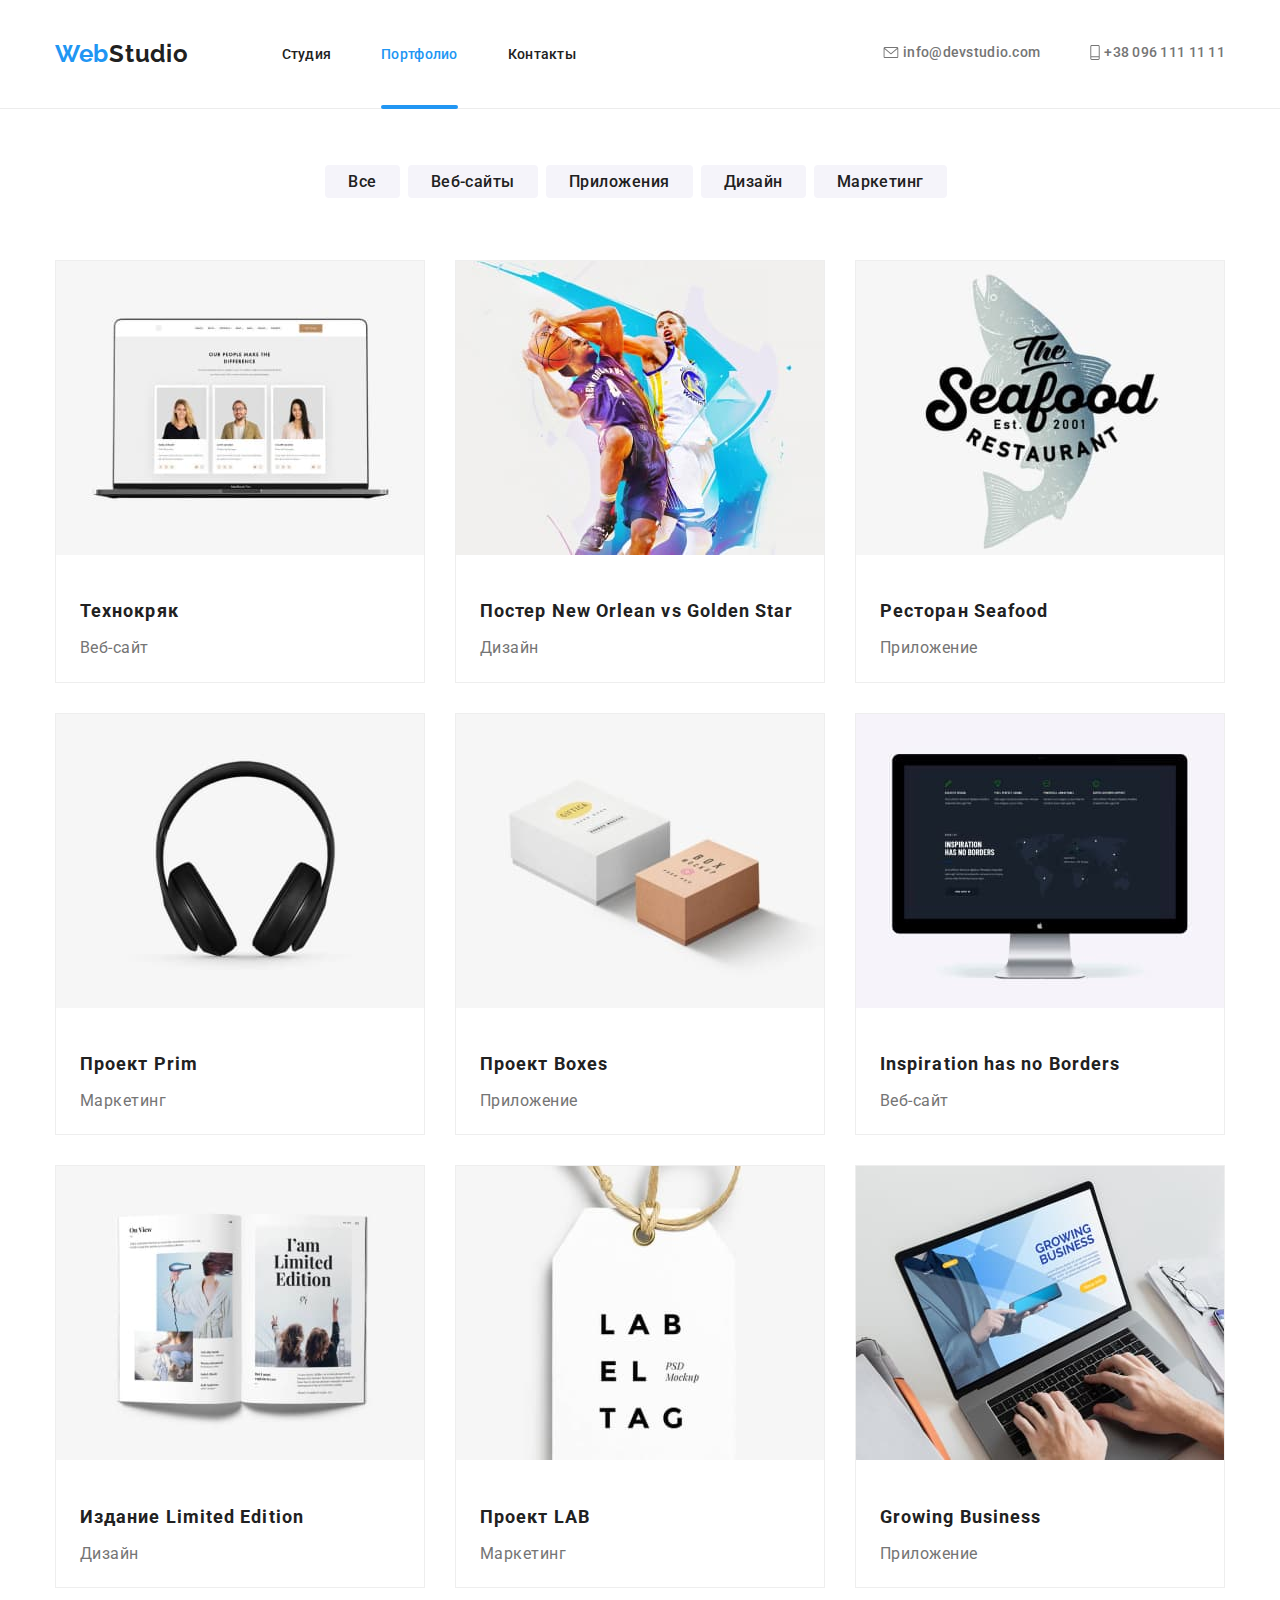
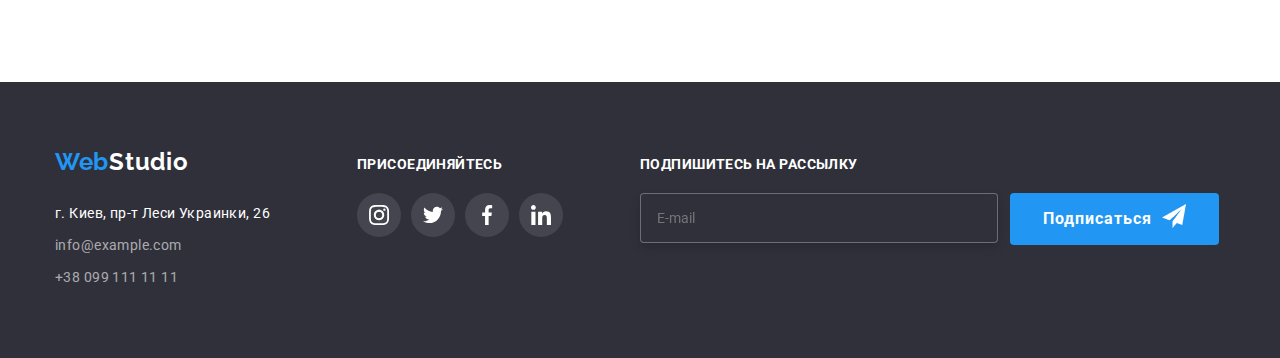
==== commit bacbac2d: "portfolio margin-bottom" ====
--- a/portfolio.html
+++ b/portfolio.html
@@ -29,10 +29,10 @@
         <div class="menu-container" data-menu>
           <ul class="menu-list">
             <li class="menu-item">
-              <a href="./index.html" class="link current">Студия</a>
+              <a href="./index.html" class="link">Студия</a>
             </li>
             <li class="menu-item">
-              <a href="./portfolio.html" class="link">Портфолио</a>
+              <a href="./portfolio.html" class="link  current">Портфолио</a>
             </li>
             <li class="menu-item">
               <a href="#contacts" class="link">Контакты</a>
--- a/css/main.min.css
+++ b/css/main.min.css
@@ -1,2 +1,2 @@
-*{padding:0;margin:0;color:#212121}html{-webkit-box-sizing:border-box;box-sizing:border-box}img{display:block}body{color:#757575;font-family:"Roboto", sans-serif;margin:0;padding:0;font-style:normal;outline-offset:0}.visually-hidden{position:absolute !important;clip:rect(1px 1px 1px 1px);clip:rect(1px 1px 1px 1px);padding:0 !important;border:0 !important;height:1px !important;width:1px !important;overflow:hidden}h1,h2,h3,h4,h5{font-weight:700;margin-top:0;margin-bottom:0}a{text-decoration:none}ul,li{-webkit-padding-start:0;padding-inline-start:0;margin-top:0;margin-bottom:0;list-style-type:none}button{cursor:pointer}footer,.hero{background-color:#2f303a}.nav:hover,.nav:focus,.link:hover,.link:focus{color:#2196f3}.heading{font-weight:700;font-size:28px;line-height:1.1786;text-align:center;letter-spacing:0.03em;color:#212121;margin-bottom:30px}*{padding:0;margin:0;color:#212121}html{-webkit-box-sizing:border-box;box-sizing:border-box}img{display:block}body{color:#757575;font-family:"Roboto", sans-serif;margin:0;padding:0;font-style:normal;outline-offset:0}.visually-hidden{position:absolute !important;clip:rect(1px 1px 1px 1px);clip:rect(1px 1px 1px 1px);padding:0 !important;border:0 !important;height:1px !important;width:1px !important;overflow:hidden}h1,h2,h3,h4,h5{font-weight:700;margin-top:0;margin-bottom:0}a{text-decoration:none}ul,li{-webkit-padding-start:0;padding-inline-start:0;margin-top:0;margin-bottom:0;list-style-type:none}button{cursor:pointer}footer,.hero{background-color:#2f303a}.nav:hover,.nav:focus,.link:hover,.link:focus{color:#2196f3}.heading{font-weight:700;font-size:28px;line-height:1.1786;text-align:center;letter-spacing:0.03em;color:#212121;margin-bottom:30px}.container{margin:0 auto;padding-left:15px;padding-right:15px;width:100%}@media screen and (min-width: 480px){.container{width:480px}}@media screen and (min-width: 768px){.container{width:768px}}@media screen and (min-width: 1200px){.container{width:1200px}}button{outline:none;border:none}button:active,button:focus{outline:none;border:none}.submit-button,.hero-section .button,footer .hero-btn{display:inline-block;letter-spacing:0.06em;font-weight:700;font-size:16px;line-height:1.87em;text-align:center;color:#fff;background-color:#2196f3;padding:10px 32px;border:1px solid transparent;border-radius:4px;cursor:pointer}.submit-button:hover,.hero-section .button:hover,footer .hero-btn:hover{-webkit-box-shadow:0px 4px 4px rgba(0,0,0,0.15);box-shadow:0px 4px 4px rgba(0,0,0,0.15)}.portfolio-main .container .btn-item .button,.button{font-weight:500;font-size:16px;line-height:1.625;text-align:center;letter-spacing:0.03em;color:#212121;border:1px solid transparent;background:#f5f4fa;border-radius:4px;cursor:pointer;padding:6px 22px}.portfolio-main .container .btn-item .button:hover,.button:hover{background:#2196f3;color:#fff;-webkit-box-shadow:0px 3px 1px rgba(0,0,0,0.1),0px 1px 2px rgba(0,0,0,0.08),0px 2px 2px rgba(0,0,0,0.12);box-shadow:0px 3px 1px rgba(0,0,0,0.1),0px 1px 2px rgba(0,0,0,0.08),0px 2px 2px rgba(0,0,0,0.12);border-radius:4px}.logo,.logo-footer{display:inline-block;font-family:"Raleway", sans-serif;color:#2196f3;font-weight:700;font-size:24px;line-height:1.6667;letter-spacing:0.03em}.backdrop,.form-input,.submit-button,.social-link,.partners-list-item,.social-link-footer,footer .hero-btn,.portfolio-main .card-container .card-element,.card-img,.card-img .overlay{-webkit-transition-duration:250ms;transition-duration:250ms;-webkit-transition-property:all;transition-property:all;-webkit-transition-timing-function:cubic-bezier(0.4, 0, 0.2, 1);transition-timing-function:cubic-bezier(0.4, 0, 0.2, 1)}.header{position:relative;display:-webkit-box;display:-ms-flexbox;display:flex;padding-top:24px;padding-bottom:24px;margin-top:auto;margin-bottom:auto;border-bottom:1px solid #ececec}.header .nav{display:-webkit-box;display:-ms-flexbox;display:flex;-webkit-box-align:center;-ms-flex-align:center;align-items:center;-webkit-box-pack:justify;-ms-flex-pack:justify;justify-content:space-between;height:60px;padding-top:10px;padding-bottom:10px}.logo span{color:#212121}.contacts-list{margin-top:60px}@media screen and (min-width: 768px){.contacts-list{margin-top:0;margin-left:84px;text-align:left}}@media screen and (min-width: 1200px){.contacts-list{display:-webkit-box;display:-ms-flexbox;display:flex;margin-left:auto}.contacts-list .contacts-item+.contacts-item{margin-left:50px}}.contacts.link{font-weight:500;font-size:18px;line-height:1.2;letter-spacing:0.02em;display:-webkit-inline-box;display:-ms-inline-flexbox;display:inline-flex;-webkit-box-align:center;-ms-flex-align:center;align-items:center;color:#757575}.contacts.link:first-child{margin-bottom:16px}@media screen and (min-width: 768px){.contacts.link:first-child{margin-bottom:10px}}@media screen and (min-width: 1200px){.contacts.link:first-child{margin-bottom:0px}}.contacts.link:hover,.contacts.link:focus{-webkit-transition:cubic-bezier(0.4, 0, 0.2, 1);transition:cubic-bezier(0.4, 0, 0.2, 1);-webkit-transition-duration:250ms;transition-duration:250ms;color:#2196f3}.contacts.link:hover .contacts-svg,.contacts.link:focus .contacts-svg{-webkit-transition:cubic-bezier(0.4, 0, 0.2, 1);transition:cubic-bezier(0.4, 0, 0.2, 1);-webkit-transition-duration:250ms;transition-duration:250ms;fill:#2196f3}.contacts.link .contacts-svg{margin-right:4px}@media screen and (min-width: 768px){.contacts.link .contacts-svg{margin-top:0}}@media screen and (min-width: 768px){.contacts.link{font-size:12px}}@media screen and (min-width: 1230px){.contacts.link{font-size:14px}}.contacts-svg{fill:#757575;margin-right:3px}@media screen and (min-width: 768px){.contacts-svg{margin-top:0;margin-bottom:0}}@media screen and (max-width: 767px){.menu-button{display:-webkit-inline-box;display:-ms-inline-flexbox;display:inline-flex;margin:0;padding:10px;border:none;background-color:transparent}}@media screen and (min-width: 768px){.menu-button{display:none}}.menu-button{background-color:transparent}.burger-menu .icon-cross{display:none}.burger-menu.is-open .icon-menu{display:none}.burger-menu.is-open .icon-cross{display:block;fill:#212121}.burger-menu.is-open .icon-cross:hover,.burger-menu.is-open .icon-cross:focus{fill:#2196f3}.menu-button:hover .icon-cross,.menu-button:hover .icon-menu{fill:#2196f3}.nav{display:-webkit-box;display:-ms-flexbox;display:flex;-webkit-box-align:center;-ms-flex-align:center;align-items:center;-webkit-box-pack:justify;-ms-flex-pack:justify;justify-content:space-between;width:100%}.menu-button{margin-left:auto;background-color:inherit}.menu-button .icon-cross{display:none}.menu-button.is-open .icon-menu{display:block}.menu-button.is-open .icon-cross{display:none}.menu-button:focus .menu-button,.menu-button:hover .menu-button{fill:#2196f3;-webkit-transition:cubic-bezier(0.4, 0, 0.2, 1);transition:cubic-bezier(0.4, 0, 0.2, 1);-webkit-transition-duration:250ms;transition-duration:250ms}@media screen and (min-width: 768px){.menu-button{display:none}}.menu-container{display:none;position:absolute;top:101%;left:0;width:100%;text-align:center;background-color:#fff;z-index:50;-webkit-box-shadow:0px 4px 8px rgba(0,0,0,0.04),0px 2px 4px rgba(0,0,0,0.08),0px 1px 3px rgba(0,0,0,0.16);box-shadow:0px 4px 8px rgba(0,0,0,0.04),0px 2px 4px rgba(0,0,0,0.08),0px 1px 3px rgba(0,0,0,0.16)}.menu-container.is-open{display:block}.menu-container .menu-item+.menu-item{margin-top:40px}@media screen and (min-width: 768px){.menu-container .menu-item+.menu-item{margin-top:0}}@media screen and (min-width: 768px){.menu-container{display:-webkit-box;display:-ms-flexbox;display:flex;position:relative;top:0;left:0;margin-top:0;width:100%;-webkit-box-shadow:none;box-shadow:none}}.link{position:relative;font-weight:500;font-size:18px;line-height:1.2;letter-spacing:0.02em;color:#212121}@media screen and (min-width: 768px){.link{font-size:14px}}.link:hover,.link:focus{color:#2196f3;-webkit-transition:cubic-bezier(0.4, 0, 0.2, 1);transition:cubic-bezier(0.4, 0, 0.2, 1);-webkit-transition-duration:250ms;transition-duration:250ms}.link.current{color:#2196f3}.link.current{display:inline-block;position:relative}.link.current::after{position:absolute;display:block;content:'';width:100%;height:4px;background-color:#2196f3;border-radius:4px;margin:0 auto;margin-top:8px}@media screen and (min-width: 768px){.link.current::after{margin-top:42px}}.link.current:hover::after{width:100%}.menu-list{margin-top:60px}@media screen and (min-width: 768px){.menu-list{display:-webkit-box;display:-ms-flexbox;display:flex;-webkit-box-align:center;-ms-flex-align:center;align-items:center;margin-top:0;margin-left:88px}.menu-list .menu-item+.menu-item{margin-left:50px}}@media screen and (min-width: 1200px){.menu-list{margin-left:93px}}.backdrop{position:fixed;top:0;left:0;width:100%;height:100%;background:rgba(0,0,0,0.2);z-index:99;overflow:auto}.backdrop.is-hidden{opacity:0;visibility:hidden;pointer-events:none;overflow-y:scroll}.backdrop{position:fixed;top:0;left:0;width:100%;height:100%;background-color:rgba(0,0,0,0.2);overflow:auto;z-index:99}.modal{position:absolute;min-width:450px;max-height:609px;background-color:#fff;top:50%;left:50%;-webkit-transform:translate(-50%, -50%);transform:translate(-50%, -50%);margin-top:20px;padding:40px;-webkit-box-shadow:0px 1px 3px rgba(0,0,0,0.12),0px 1px 1px rgba(0,0,0,0.14),0px 2px 1px rgba(0,0,0,0.2);box-shadow:0px 1px 3px rgba(0,0,0,0.12),0px 1px 1px rgba(0,0,0,0.14),0px 2px 1px rgba(0,0,0,0.2);border-radius:4px;-webkit-animation:open-close 200ms;animation:open-close 200ms}.backdrop.is-hidden .modal{opacity:0;margin-top:50px;margin-top:50px;-webkit-transform:translate(-50%, -50%);transform:translate(-50%, -50%)}@-webkit-keyframes open-close{0%{-webkit-transform:scale(0);transform:scale(0)}50%{-webkit-transform:scale(0.5);transform:scale(0.5)}100%{-webkit-transform:scale(1);transform:scale(1)}}@keyframes open-close{0%{-webkit-transform:scale(0);transform:scale(0)}50%{-webkit-transform:scale(0.5);transform:scale(0.5)}100%{-webkit-transform:scale(1);transform:scale(1)}}.close-svg{position:absolute;top:50%;left:50%;-webkit-transform:translate(-50%, -50%);transform:translate(-50%, -50%);width:20px;height:20px;fill:#212121}.close-btn{position:absolute;top:8px;right:8px;width:30px;height:30px;background-color:#ffffff;border:1px solid rgba(0,0,0,0.1);border-radius:50%;cursor:pointer;text-align:center}.close-btn:hover .close-svg,.close-btn:focus .close-svg{fill:#2196f3}input:hover,input:focus,input:hover+.modal-svg,input:focus+.modal-svg,textarea:hover,textarea:focus{border-color:#2196f3;fill:#2196f3;outline:none}.group-title{font-weight:700;font-size:20px;line-height:1.5;text-align:center;letter-spacing:0.03em;color:#212121;padding:0 auto;margin-left:auto;margin-bottom:12px}.form-field{position:relative;margin:0}.form-field:last-child{text-align:center}.form-label{font-size:12px;line-height:1.2;letter-spacing:0.01em;color:#757575;margin-bottom:4px}.form-input{width:100%;min-height:40px;padding-left:35px;border:1px solid rgba(33,33,33,0.2);-webkit-box-sizing:border-box;box-sizing:border-box;border-radius:4px;font-size:14px;line-height:1.71;letter-spacing:0.03em;color:#757575;margin-bottom:10px}.form-input:hover,.form-input:focus{border-color:#2196f3;fill:#2196f3;outline:none}.form-input:focus+.form-label,.form-input:not(:placeholder-shown)+.form-label{-webkit-transform:translateY(-50px);transform:translateY(-50px);fill:#2196f3;border-color:#2196f3;color:#2196f3;cursor:pointer;outline:none}.modal-svg{position:absolute;top:32px;left:15px;width:12px;height:12px;fill:#212121}.textarea-input{width:100%;height:120px;resize:none;border-radius:4px;padding:12px 16px;margin-bottom:20px;resize:none;outline:none;border:1px solid rgba(33,33,33,0.2);-webkit-transition:all 250ms cubic-bezier(0.4, 0, 0.2, 1);transition:all 250ms cubic-bezier(0.4, 0, 0.2, 1);color:rgba(117,117,117,0.5)}.textarea-input:hover,.textarea-input:focus{border-color:#2196f3;fill:#2196f3;outline:none}.checkbox{-webkit-appearance:none;-moz-appearance:none;appearance:none;position:absolute;overflow:hidden;outline:none;border:none;margin-top:4px}.checkbox::before{content:'';display:inline-block;border:1px solid #a39e9e;border-radius:4px;width:16px;height:15px;background-color:transparent;vertical-align:baseline;-webkit-transition:all 250ms cubic-bezier(0.4, 0, 0.2, 1);transition:all 250ms cubic-bezier(0.4, 0, 0.2, 1)}.checkbox::after{position:absolute;left:0px;content:'';border-radius:4px;display:inline-block;width:16px;height:16px;background-image:url(../images/SVG/icon-check.svg);-webkit-transform:translatey(35px);transform:translatey(35px);-webkit-transition:all 250ms cubic-bezier(0.4, 0, 0.2, 1);transition:all 250ms cubic-bezier(0.4, 0, 0.2, 1)}.checkbox:checked::after{-webkit-transform:translatey(0);transform:translatey(0)}.checkbox-text{font-size:12px;line-height:1.667;letter-spacing:0.03em;color:#757575;margin-left:23px}.contract u{font-size:12px;line-height:1.667;letter-spacing:0.03em;color:#2196f3;text-decoration:underline}.checkbox-icon{margin:0;width:15px;height:15px;border-radius:4px}.checkbox:checked+.icon{background-image:url(../images/SVG/icon-check.svg);background-size:contain;background-origin:border-box;border:2px solid #2196f3;border:none}.submit{text-align:center;margin-top:30px}.submit-button{min-width:200px;min-height:50px;display:inline-block;padding:10px 32px;background:#2196f3;-webkit-box-shadow:0px 4px 4px rgba(0,0,0,0.15);box-shadow:0px 4px 4px rgba(0,0,0,0.15);border-radius:4px}.submit-button:hover,.submit-button:focus{color:#212121}.hero-section{width:100%;height:400px;padding-top:118px;padding-bottom:118px;text-align:center;background-image:-webkit-gradient(linear, left top, left bottom, from(rgba(47,48,58,0.4)), to(rgba(47,48,58,0.4))),url("../images/hero/Hero_480_400.jpg");background-image:linear-gradient(rgba(47,48,58,0.4), rgba(47,48,58,0.4)),url("../images/hero/Hero_480_400.jpg");background-size:cover;background-repeat:no-repeat}@media (-webkit-min-device-pixel-ratio: 2), (min-resolution: 2dppx){.hero-section{background-image:url("../images/hero/Hero_480_400_2x.jpg")}}@media screen and (max-width: 479px){.hero-section{background-image:-webkit-gradient(linear, left top, left bottom, from(rgba(47,48,58,0.4)), to(rgba(47,48,58,0.4))),url("../images/hero/Hero_480_400.jpg");background-image:linear-gradient(rgba(47,48,58,0.4), rgba(47,48,58,0.4)),url("../images/hero/Hero_480_400.jpg")}}@media (-webkit-min-device-pixel-ratio: 2), (min-resolution: 2dppx){.hero-section{background-image:url("../images/hero/Hero_480_400_2x.jpg")}}@media screen and (min-width: 480px){.hero-section{background-image:url("../images/hero/Hero_768.jpg")}}@media screen and (min-width: 480px) and (-webkit-min-device-pixel-ratio: 2), screen and (min-width: 480px) and (min-resolution: 2dppx){.hero-section{background-image:url("../images/hero/Hero_768_2x.jpg")}}@media screen and (min-width: 769px){.hero-section{background-image:url("../images/hero/Hero_1200.jpg")}}@media screen and (min-width: 769px) and (-webkit-min-device-pixel-ratio: 2), screen and (min-width: 769px) and (min-resolution: 2dppx){.hero-section{background-image:url("../images/hero/hero_1200_2x.jpg")}}.hero-section .button{min-width:200px;min-height:50px}.hero-heading{font-weight:900;font-size:26px;line-height:1.62;letter-spacing:0.06em;text-transform:uppercase;color:#fff;margin-bottom:30px}@media (max-width: 1199px){.hero-heading{max-width:360px;margin:0 auto;margin-bottom:30px}}.features-section{padding-top:60px;padding-bottom:60px}.features-list{display:-webkit-box;display:-ms-flexbox;display:flex;-ms-flex-wrap:wrap;flex-wrap:wrap;-webkit-box-align:center;-ms-flex-align:center;align-items:center}.features-item{display:-webkit-inline-box;display:-ms-inline-flexbox;display:inline-flex;-ms-flex-wrap:wrap;flex-wrap:wrap;width:100%;height:226px;background:#ffffff;margin-bottom:30px}@media screen and (min-width: 768px){.features-item{width:calc((100% - 30px) / 2)}.features-item:nth-child(odd){margin-right:30px}}@media screen and (min-width: 1200px){.features-item{width:calc((100% - 90px) / 4)}.features-item:not(:last-child){margin-right:30px}}.features-item:nth-child(1)::before{background-image:url(../images/features/tv-table.svg);display:block;content:'';width:100%;height:120px;background-color:#f5f4fa;background-repeat:no-repeat;background-position:50% 50%}.features-item:nth-child(2)::before{background-image:url(../images/features/clock.svg);display:block;content:'';width:100%;height:120px;background-color:#f5f4fa;background-repeat:no-repeat;background-position:50% 50%}.features-item:nth-child(3)::before{background-image:url(../images/features/computer.svg);display:block;content:'';width:100%;height:120px;background-color:#f5f4fa;background-repeat:no-repeat;background-position:50% 50%}.features-item:nth-child(4)::before{background-image:url(../images/features/astronaut.svg);display:block;content:'';width:100%;height:120px;background-color:#f5f4fa;background-repeat:no-repeat;background-position:50% 50%}.title{font-weight:700;line-height:1.1428;letter-spacing:0.03em;text-transform:uppercase;color:#212121;margin-top:30px;text-align:center;margin-bottom:10px}@media screen and (min-width: 768px){.title{text-align:left}}.title-text{font-size:14px;line-height:1.71;letter-spacing:0.03em;color:#757575}@media screen and (max-width: 1199px){.work-section{display:none}}.work-section{display:none;padding-bottom:94px}@media screen and (min-width: 1200px){.work-section{display:block}}.heading{font-weight:700;font-size:36px;line-height:1.2em;text-align:center;letter-spacing:0.03em;margin-bottom:50px}.work-list{display:-webkit-box;display:-ms-flexbox;display:flex}.work-list .work-item+.work-item{margin-left:30px}.work-item{position:relative}.work-title{font-weight:700;font-size:14px;line-height:1.2em;text-align:center;letter-spacing:0.03em;text-transform:uppercase;color:#fff;position:absolute;left:0;bottom:0;width:100%;padding-top:27px;padding-bottom:27px;background-color:rgba(47,48,58,0.8)}.team-section{padding-top:60px;padding-bottom:60px;background:#f5f4fa}.team-list{display:-webkit-box;display:-ms-flexbox;display:flex;-ms-flex-wrap:wrap;flex-wrap:wrap;-webkit-box-align:center;-ms-flex-align:center;align-items:center}.team-item{width:100%;height:auto;background:#ffffff;-webkit-box-shadow:0px 1px 3px rgba(0,0,0,0.12),0px 1px 1px rgba(0,0,0,0.14),0px 2px 1px rgba(0,0,0,0.2);box-shadow:0px 1px 3px rgba(0,0,0,0.12),0px 1px 1px rgba(0,0,0,0.14),0px 2px 1px rgba(0,0,0,0.2);border-radius:0px 0px 4px 4px;margin-bottom:30px}@media screen and (min-width: 768px){.team-item{width:calc((100% - 30px) / 2)}.team-item:nth-child(odd){margin-right:30px}}@media screen and (min-width: 1200px){.team-item{width:calc((100% - 90px) / 4)}.team-item:not(:last-child){margin-right:30px}}.team-item img{width:100%;height:460px;margin-bottom:30px}.team .name{font-weight:500;font-size:16px;line-height:1.1875;text-align:center;letter-spacing:0.03em;color:#212121;margin-bottom:10px}.team .profession{font-weight:400;font-size:16px;line-height:1.1875;text-align:center;letter-spacing:0.03em;color:#757575;margin-bottom:30px}.social-list{width:206px;height:44px;display:-webkit-box;display:-ms-flexbox;display:flex;-ms-flex-pack:distribute;justify-content:space-around;-webkit-box-align:center;-ms-flex-align:center;align-items:center;margin:0 auto;padding-bottom:24px}.social-item svg{fill:#757575}.social-section{width:206px;height:44px;-webkit-box-pack:center;-ms-flex-pack:center;justify-content:center;margin:0 auto}.social-list{display:-webkit-box;display:-ms-flexbox;display:flex}.social-item:not(:last-child){margin-right:10px}.social-link{display:-webkit-box;display:-ms-flexbox;display:flex;-webkit-box-align:center;-ms-flex-align:center;align-items:center;-webkit-box-pack:center;-ms-flex-pack:center;justify-content:center;border-radius:50%;border:1px solid transparent;background-color:transparent;width:44px;height:44px;fill:#fff;background:rgba(255,255,255,0.1)}.social-link:hover,.social-link:focus,.social-link:hover .social-icon,.social-link:focus .social-icon{fill:#fff;border:1px solid #2196f3;background-color:#2196f3}.social-link .social-icon{fill:#AFB1B8}.partners-section{padding-top:60px;padding-bottom:60px}.partners-section .heading{text-align:center;margin-bottom:50px}.partners-section .partners-list{display:-webkit-box;display:-ms-flexbox;display:flex;-ms-flex-wrap:wrap;flex-wrap:wrap}.partners-list-item{display:-webkit-box;display:-ms-flexbox;display:flex;-webkit-box-align:center;-ms-flex-align:center;align-items:center;-webkit-box-pack:center;-ms-flex-pack:center;justify-content:center;width:calc((100% - 30px) / 2);height:90px;margin-bottom:30px;border:1px solid #afb1b8;border-radius:4px}.partners-list-item:nth-child(odd){margin-right:30px}.partners-list-item:hover{border-color:#2196f3}.partners-list-item:hover .partners{fill:#2196f3}@media screen and (min-width: 768px){.partners-list-item{width:calc((100% - 60px) / 3);margin-right:30px}.partners-list-item:nth-child(3n){margin-right:0px}}@media screen and (min-width: 1230px){.partners-list-item{width:calc((100% - 150px) / 6)}.partners-list-item:not(:last-child){margin-right:30px}}.partners-logo{display:-webkit-box;display:-ms-flexbox;display:flex;-webkit-box-align:center;-ms-flex-align:center;align-items:center;-webkit-box-pack:center;-ms-flex-pack:center;justify-content:center}.partners{fill:#afb1b8}.footer{padding-top:60px;padding-bottom:60px;background-color:#2f303a}.footer .container{text-align:center}@media screen and (min-width: 768px){.footer .container{display:-webkit-box;display:-ms-flexbox;display:flex;-ms-flex-wrap:wrap;flex-wrap:wrap}}@media screen and (min-width: 768px){.wrapper:not(:last-child){width:calc((100% - 30px) / 2)}.wrapper:last-child{width:100%}}@media screen and (min-width: 1200px){.wrapper:not(:last-child){width:calc((50% - 45px) / 2)}.wrapper:last-child{width:50%;margin-right:0;margin-left:auto}}.logo-footer{color:#2196f3}.logo-footer span{color:#fff}.footer{text-align:center}@media screen and (min-width: 1200px){.tablet-container{text-align:left}}.address-link{display:inline-block;font-size:14px;line-height:1.71em;letter-spacing:0.03em;margin-bottom:8px;color:rgba(255,255,255,0.6)}.address-link.map{color:#fff;margin-top:20px}.join-us-section{width:206px;margin:0 auto;text-align:center;margin-bottom:60px;margin-top:60px}@media screen and (min-width: 768px){.join-us-section{margin:0;margin-top:15px}}@media screen and (min-width: 1200px){.join-us-section{text-align:left}}.join-us-title{width:206px;font-weight:700;font-size:14px;line-height:1.14;letter-spacing:0.03em;text-transform:uppercase;color:#fff;margin:0 auto;margin-top:0px;margin-bottom:20px;-webkit-box-pack:center;-ms-flex-pack:center;justify-content:center}.social-section-footer{width:206px;max-height:44px;-webkit-box-pack:center;-ms-flex-pack:center;justify-content:center;margin:0 auto}.social-list-footer{display:-webkit-box;display:-ms-flexbox;display:flex}.social-item-footer:not(:last-child){margin-right:10px}.social-link-footer{display:-webkit-box;display:-ms-flexbox;display:flex;-webkit-box-align:center;-ms-flex-align:center;align-items:center;-webkit-box-pack:center;-ms-flex-pack:center;justify-content:center;border-radius:50%;border:1px solid transparent;background-color:transparent;width:44px;height:44px;background:rgba(255,255,255,0.1)}.social-link-footer:hover,.social-link-footer:focus,.social-link-footer:hover .social-icon,.social-link-footer:focus .social-icon{fill:#fff;border:1px solid #2196f3;background-color:#2196f3}.social-link-footer .social-icon-footer{fill:#fff}strong{display:inline-block;text-transform:uppercase}.subscription{font-weight:500;font-size:14px;line-height:1.14;letter-spacing:0.03em;color:#fff;margin-top:60px}@media screen and (min-width: 1200px){.subscription{margin-top:15px;text-align:left}}.subscription .colortext{display:-webkit-inline-box;display:-ms-inline-flexbox;display:inline-flex;height:50px;border:1px solid rgba(255,255,255,0.3);border-radius:4px;-webkit-filter:drop-shadow(0px 4px 4px rgba(0,0,0,0.15));filter:drop-shadow(0px 4px 4px rgba(0,0,0,0.15));color:#fff;background-color:#2f303a;padding-left:16px;margin-bottom:20px}@media screen and (min-width: 0px){.subscription .colortext{width:100%}}@media screen and (min-width: 480px){.subscription .colortext{width:450px}}@media screen and (min-width: 1200px){.subscription .colortext{max-width:358px;margin-bottom:0;margin-right:12px}}.subscription-title{min-width:206px;font-weight:700;font-size:14px;line-height:1.14;letter-spacing:0.03em;text-transform:uppercase;color:#fff;margin:0 auto;margin-top:0px;margin-bottom:20px;-webkit-box-pack:center;-ms-flex-pack:center;justify-content:center}footer .hero-btn{display:-webkit-box;display:-ms-flexbox;display:flex;margin:0 auto}footer .hero-btn img{margin-left:10px}@media screen and (min-width: 1200px){.subscription-form{display:-webkit-inline-box;display:-ms-inline-flexbox;display:inline-flex;margin:0}}.portfolio-main .container{text-align:center}.portfolio-main .container .btn-list{display:-webkit-box;display:-ms-flexbox;display:flex;-ms-flex-wrap:wrap;flex-wrap:wrap;margin-bottom:25px}@media screen and (min-width: 768px){.portfolio-main .container .btn-list{display:-webkit-inline-box;display:-ms-inline-flexbox;display:inline-flex;-webkit-box-pack:center;-ms-flex-pack:center;justify-content:center;margin-bottom:30px}}@media screen and (min-width: 1200px){.portfolio-main .container .btn-list{display:-webkit-inline-box;display:-ms-inline-flexbox;display:inline-flex;-webkit-box-pack:center;-ms-flex-pack:center;justify-content:center;margin-bottom:50px}}.portfolio-main .container .btn-item{margin-right:8px;border-radius:4px;margin-bottom:15px}.portfolio-main .container .btn-item:hover .button,.portfolio-main .container .btn-item:focus .button{background:#2196f3;color:#ffffff;-webkit-box-shadow:0px 3px 1px rgba(0,0,0,0.1),0px 1px 2px rgba(0,0,0,0.08),0px 2px 2px rgba(0,0,0,0.12);box-shadow:0px 3px 1px rgba(0,0,0,0.1),0px 1px 2px rgba(0,0,0,0.08),0px 2px 2px rgba(0,0,0,0.12)}.button{background-color:#f5f4fa;color:#212121}.portfolio-main{padding-top:60px;padding-bottom:60px}@media screen and (min-width: 1200px){.portfolio-main{padding-bottom:64px}}.portfolio-main .card-container{display:-webkit-box;display:-ms-flexbox;display:flex;-ms-flex-wrap:wrap;flex-wrap:wrap}@media screen and (min-width: 768px){.portfolio-main .card-container{-webkit-box-align:center;-ms-flex-align:center;align-items:center;-webkit-box-pack:left;-ms-flex-pack:left;justify-content:left;margin-bottom:0px}}@media screen and (min-width: 1200px){.portfolio-main .card-container{-webkit-box-align:center;-ms-flex-align:center;align-items:center;-webkit-box-pack:center;-ms-flex-pack:center;justify-content:center;margin-bottom:0px}}.portfolio-main .card-container .card-element{overflow:hidden;width:100%;margin-bottom:30px;background:#fff;border:1px solid #eeeeee;-webkit-box-sizing:border-box;box-sizing:border-box}.portfolio-main .card-container .card-element:nth-child(-n+3){margin-bottom:0}@media screen and (min-width: 768px){.portfolio-main .card-container .card-element{width:calc((100% - 30px) / 2);margin-right:30px}.portfolio-main .card-container .card-element:nth-child(2n+2){margin-right:0}.portfolio-main .card-container .card-element:last-child{margin-bottom:0}}@media screen and (min-width: 1200px){.portfolio-main .card-container .card-element{width:calc((100% - 60px) / 3);margin-right:0}.portfolio-main .card-container .card-element:not(:nth-child(3n)){margin-right:30px}.portfolio-main .card-container .card-element:last-child{margin-bottom:30px}}.portfolio-main .card-container .card-element:hover,.portfolio-main .card-container .card-element:focus{cursor:pointer;-webkit-box-shadow:0px 1px 1px rgba(0,0,0,0.12),0px 4px 4px rgba(0,0,0,0.06),1px 4px 6px rgba(0,0,0,0.16);box-shadow:0px 1px 1px rgba(0,0,0,0.12),0px 4px 4px rgba(0,0,0,0.06),1px 4px 6px rgba(0,0,0,0.16)}.portfolio-main .card-container .card-element:hover .overlay,.portfolio-main .card-container .card-element:focus .overlay{-webkit-transform:translateY(0);transform:translateY(0);overflow:hidden}.card-img{width:100%;height:294px;position:relative;overflow:hidden}.card-img .overlay{position:absolute;top:0;left:0;width:100%;height:100%;background-color:#2196f3;-webkit-transform:translatey(100%);transform:translatey(100%);padding:63px 24px}.card-img .overlay-text{font-size:18px;line-height:1.556;letter-spacing:0.03em;color:#fff}.card-img img{width:100%}.card-title{display:inline;margin:20px 24px}.card-title .img{padding-left:24px;width:100%}.card-title .img-title{font-weight:700;font-size:18px;line-height:2;letter-spacing:0.06em;color:#212121;padding-top:20px;padding-bottom:4px;padding-left:24px;margin:0px auto}.card-title .img-description{font-size:16px;line-height:1.87;letter-spacing:0.03em;color:#757575;padding-left:24px}
+*{padding:0;margin:0;color:#212121}html{-webkit-box-sizing:border-box;box-sizing:border-box}img{display:block}body{color:#757575;font-family:"Roboto", sans-serif;margin:0;padding:0;font-style:normal;outline-offset:0}.visually-hidden{position:absolute !important;clip:rect(1px 1px 1px 1px);clip:rect(1px 1px 1px 1px);padding:0 !important;border:0 !important;height:1px !important;width:1px !important;overflow:hidden}h1,h2,h3,h4,h5{font-weight:700;margin-top:0;margin-bottom:0}a{text-decoration:none}ul,li{-webkit-padding-start:0;padding-inline-start:0;margin-top:0;margin-bottom:0;list-style-type:none}button{cursor:pointer}footer,.hero{background-color:#2f303a}.nav:hover,.nav:focus,.link:hover,.link:focus{color:#2196f3}.heading{font-weight:700;font-size:28px;line-height:1.1786;text-align:center;letter-spacing:0.03em;color:#212121;margin-bottom:30px}*{padding:0;margin:0;color:#212121}html{-webkit-box-sizing:border-box;box-sizing:border-box}img{display:block}body{color:#757575;font-family:"Roboto", sans-serif;margin:0;padding:0;font-style:normal;outline-offset:0}.visually-hidden{position:absolute !important;clip:rect(1px 1px 1px 1px);clip:rect(1px 1px 1px 1px);padding:0 !important;border:0 !important;height:1px !important;width:1px !important;overflow:hidden}h1,h2,h3,h4,h5{font-weight:700;margin-top:0;margin-bottom:0}a{text-decoration:none}ul,li{-webkit-padding-start:0;padding-inline-start:0;margin-top:0;margin-bottom:0;list-style-type:none}button{cursor:pointer}footer,.hero{background-color:#2f303a}.nav:hover,.nav:focus,.link:hover,.link:focus{color:#2196f3}.heading{font-weight:700;font-size:28px;line-height:1.1786;text-align:center;letter-spacing:0.03em;color:#212121;margin-bottom:30px}.container{margin:0 auto;padding-left:15px;padding-right:15px;width:100%}@media screen and (min-width: 480px){.container{width:480px}}@media screen and (min-width: 768px){.container{width:768px}}@media screen and (min-width: 1200px){.container{width:1200px}}button{outline:none;border:none}button:active,button:focus{outline:none;border:none}.submit-button,.hero-section .button,footer .hero-btn{display:inline-block;letter-spacing:0.06em;font-weight:700;font-size:16px;line-height:1.87em;text-align:center;color:#fff;background-color:#2196f3;padding:10px 32px;border:1px solid transparent;border-radius:4px;cursor:pointer}.submit-button:hover,.hero-section .button:hover,footer .hero-btn:hover{-webkit-box-shadow:0px 4px 4px rgba(0,0,0,0.15);box-shadow:0px 4px 4px rgba(0,0,0,0.15)}.portfolio-main .container .btn-item .button,.button{font-weight:500;font-size:16px;line-height:1.625;text-align:center;letter-spacing:0.03em;color:#212121;border:1px solid transparent;background:#f5f4fa;border-radius:4px;cursor:pointer;padding:6px 22px}.portfolio-main .container .btn-item .button:hover,.button:hover{background:#2196f3;color:#fff;-webkit-box-shadow:0px 3px 1px rgba(0,0,0,0.1),0px 1px 2px rgba(0,0,0,0.08),0px 2px 2px rgba(0,0,0,0.12);box-shadow:0px 3px 1px rgba(0,0,0,0.1),0px 1px 2px rgba(0,0,0,0.08),0px 2px 2px rgba(0,0,0,0.12);border-radius:4px}.logo,.logo-footer{display:inline-block;font-family:"Raleway", sans-serif;color:#2196f3;font-weight:700;font-size:24px;line-height:1.6667;letter-spacing:0.03em}.backdrop,.form-input,.submit-button,.social-link,.partners-list-item,.social-link-footer,footer .hero-btn,.portfolio-main .card-container .card-element,.card-img,.card-img .overlay{-webkit-transition-duration:250ms;transition-duration:250ms;-webkit-transition-property:all;transition-property:all;-webkit-transition-timing-function:cubic-bezier(0.4, 0, 0.2, 1);transition-timing-function:cubic-bezier(0.4, 0, 0.2, 1)}.header{position:relative;display:-webkit-box;display:-ms-flexbox;display:flex;padding-top:24px;padding-bottom:24px;margin-top:auto;margin-bottom:auto;border-bottom:1px solid #ececec}.header .nav{display:-webkit-box;display:-ms-flexbox;display:flex;-webkit-box-align:center;-ms-flex-align:center;align-items:center;-webkit-box-pack:justify;-ms-flex-pack:justify;justify-content:space-between;height:60px;padding-top:10px;padding-bottom:10px}.logo span{color:#212121}.contacts-list{margin-top:60px}@media screen and (min-width: 768px){.contacts-list{margin-top:0;margin-left:84px;text-align:left}}@media screen and (min-width: 1200px){.contacts-list{display:-webkit-box;display:-ms-flexbox;display:flex;margin-left:auto}.contacts-list .contacts-item+.contacts-item{margin-left:50px}}.contacts.link{font-weight:500;font-size:18px;line-height:1.2;letter-spacing:0.02em;display:-webkit-inline-box;display:-ms-inline-flexbox;display:inline-flex;-webkit-box-align:center;-ms-flex-align:center;align-items:center;color:#757575}.contacts.link:first-child{margin-bottom:16px}@media screen and (min-width: 768px){.contacts.link:first-child{margin-bottom:10px}}@media screen and (min-width: 1200px){.contacts.link:first-child{margin-bottom:0px}}.contacts.link:hover,.contacts.link:focus{-webkit-transition:cubic-bezier(0.4, 0, 0.2, 1);transition:cubic-bezier(0.4, 0, 0.2, 1);-webkit-transition-duration:250ms;transition-duration:250ms;color:#2196f3}.contacts.link:hover .contacts-svg,.contacts.link:focus .contacts-svg{-webkit-transition:cubic-bezier(0.4, 0, 0.2, 1);transition:cubic-bezier(0.4, 0, 0.2, 1);-webkit-transition-duration:250ms;transition-duration:250ms;fill:#2196f3}.contacts.link .contacts-svg{margin-right:4px}@media screen and (min-width: 768px){.contacts.link .contacts-svg{margin-top:0}}@media screen and (min-width: 768px){.contacts.link{font-size:12px}}@media screen and (min-width: 1230px){.contacts.link{font-size:14px}}.contacts-svg{fill:#757575;margin-right:3px}@media screen and (min-width: 768px){.contacts-svg{margin-top:0;margin-bottom:0}}@media screen and (max-width: 767px){.menu-button{display:-webkit-inline-box;display:-ms-inline-flexbox;display:inline-flex;margin:0;padding:10px;border:none;background-color:transparent}}@media screen and (min-width: 768px){.menu-button{display:none}}.menu-button{background-color:transparent}.burger-menu .icon-cross{display:none}.burger-menu.is-open .icon-menu{display:none}.burger-menu.is-open .icon-cross{display:block;fill:#212121}.burger-menu.is-open .icon-cross:hover,.burger-menu.is-open .icon-cross:focus{fill:#2196f3}.menu-button:hover .icon-cross,.menu-button:hover .icon-menu{fill:#2196f3}.nav{display:-webkit-box;display:-ms-flexbox;display:flex;-webkit-box-align:center;-ms-flex-align:center;align-items:center;-webkit-box-pack:justify;-ms-flex-pack:justify;justify-content:space-between;width:100%}.menu-button{margin-left:auto;background-color:inherit}.menu-button .icon-cross{display:none}.menu-button.is-open .icon-menu{display:block}.menu-button.is-open .icon-cross{display:none}.menu-button:focus .menu-button,.menu-button:hover .menu-button{fill:#2196f3;-webkit-transition:cubic-bezier(0.4, 0, 0.2, 1);transition:cubic-bezier(0.4, 0, 0.2, 1);-webkit-transition-duration:250ms;transition-duration:250ms}@media screen and (min-width: 768px){.menu-button{display:none}}.menu-container{display:none;position:absolute;top:101%;left:0;width:100%;text-align:center;background-color:#fff;z-index:50;-webkit-box-shadow:0px 4px 8px rgba(0,0,0,0.04),0px 2px 4px rgba(0,0,0,0.08),0px 1px 3px rgba(0,0,0,0.16);box-shadow:0px 4px 8px rgba(0,0,0,0.04),0px 2px 4px rgba(0,0,0,0.08),0px 1px 3px rgba(0,0,0,0.16)}.menu-container.is-open{display:block}.menu-container .menu-item+.menu-item{margin-top:40px}@media screen and (min-width: 768px){.menu-container .menu-item+.menu-item{margin-top:0}}@media screen and (min-width: 768px){.menu-container{display:-webkit-box;display:-ms-flexbox;display:flex;position:relative;top:0;left:0;margin-top:0;width:100%;-webkit-box-shadow:none;box-shadow:none}}.link{position:relative;font-weight:500;font-size:18px;line-height:1.2;letter-spacing:0.02em;color:#212121}@media screen and (min-width: 768px){.link{font-size:14px}}.link:hover,.link:focus{color:#2196f3;-webkit-transition:cubic-bezier(0.4, 0, 0.2, 1);transition:cubic-bezier(0.4, 0, 0.2, 1);-webkit-transition-duration:250ms;transition-duration:250ms}.link.current{color:#2196f3}.link.current{display:inline-block;position:relative}.link.current::after{position:absolute;display:block;content:'';width:100%;height:4px;background-color:#2196f3;border-radius:4px;margin:0 auto;margin-top:8px}@media screen and (min-width: 768px){.link.current::after{margin-top:42px}}.link.current:hover::after{width:100%}.menu-list{margin-top:60px}@media screen and (min-width: 768px){.menu-list{display:-webkit-box;display:-ms-flexbox;display:flex;-webkit-box-align:center;-ms-flex-align:center;align-items:center;margin-top:0;margin-left:88px}.menu-list .menu-item+.menu-item{margin-left:50px}}@media screen and (min-width: 1200px){.menu-list{margin-left:93px}}.backdrop{position:fixed;top:0;left:0;width:100%;height:100%;background:rgba(0,0,0,0.2);z-index:99;overflow:auto}.backdrop.is-hidden{opacity:0;visibility:hidden;pointer-events:none;overflow-y:scroll}.backdrop{position:fixed;top:0;left:0;width:100%;height:100%;background-color:rgba(0,0,0,0.2);overflow:auto;z-index:99}.modal{position:absolute;min-width:450px;max-height:609px;background-color:#fff;top:50%;left:50%;-webkit-transform:translate(-50%, -50%);transform:translate(-50%, -50%);margin-top:20px;padding:40px;-webkit-box-shadow:0px 1px 3px rgba(0,0,0,0.12),0px 1px 1px rgba(0,0,0,0.14),0px 2px 1px rgba(0,0,0,0.2);box-shadow:0px 1px 3px rgba(0,0,0,0.12),0px 1px 1px rgba(0,0,0,0.14),0px 2px 1px rgba(0,0,0,0.2);border-radius:4px;-webkit-animation:open-close 200ms;animation:open-close 200ms}.backdrop.is-hidden .modal{opacity:0;margin-top:50px;margin-top:50px;-webkit-transform:translate(-50%, -50%);transform:translate(-50%, -50%)}@-webkit-keyframes open-close{0%{-webkit-transform:scale(0);transform:scale(0)}50%{-webkit-transform:scale(0.5);transform:scale(0.5)}100%{-webkit-transform:scale(1);transform:scale(1)}}@keyframes open-close{0%{-webkit-transform:scale(0);transform:scale(0)}50%{-webkit-transform:scale(0.5);transform:scale(0.5)}100%{-webkit-transform:scale(1);transform:scale(1)}}.close-svg{position:absolute;top:50%;left:50%;-webkit-transform:translate(-50%, -50%);transform:translate(-50%, -50%);width:20px;height:20px;fill:#212121}.close-btn{position:absolute;top:8px;right:8px;width:30px;height:30px;background-color:#ffffff;border:1px solid rgba(0,0,0,0.1);border-radius:50%;cursor:pointer;text-align:center}.close-btn:hover .close-svg,.close-btn:focus .close-svg{fill:#2196f3}input:hover,input:focus,input:hover+.modal-svg,input:focus+.modal-svg,textarea:hover,textarea:focus{border-color:#2196f3;fill:#2196f3;outline:none}.group-title{font-weight:700;font-size:20px;line-height:1.5;text-align:center;letter-spacing:0.03em;color:#212121;padding:0 auto;margin-left:auto;margin-bottom:12px}.form-field{position:relative;margin:0}.form-field:last-child{text-align:center}.form-label{font-size:12px;line-height:1.2;letter-spacing:0.01em;color:#757575;margin-bottom:4px}.form-input{width:100%;min-height:40px;padding-left:35px;border:1px solid rgba(33,33,33,0.2);-webkit-box-sizing:border-box;box-sizing:border-box;border-radius:4px;font-size:14px;line-height:1.71;letter-spacing:0.03em;color:#757575;margin-bottom:10px}.form-input:hover,.form-input:focus{border-color:#2196f3;fill:#2196f3;outline:none}.form-input:focus+.form-label,.form-input:not(:placeholder-shown)+.form-label{-webkit-transform:translateY(-50px);transform:translateY(-50px);fill:#2196f3;border-color:#2196f3;color:#2196f3;cursor:pointer;outline:none}.modal-svg{position:absolute;top:32px;left:15px;width:12px;height:12px;fill:#212121}.textarea-input{width:100%;height:120px;resize:none;border-radius:4px;padding:12px 16px;margin-bottom:20px;resize:none;outline:none;border:1px solid rgba(33,33,33,0.2);-webkit-transition:all 250ms cubic-bezier(0.4, 0, 0.2, 1);transition:all 250ms cubic-bezier(0.4, 0, 0.2, 1);color:rgba(117,117,117,0.5)}.textarea-input:hover,.textarea-input:focus{border-color:#2196f3;fill:#2196f3;outline:none}.checkbox{-webkit-appearance:none;-moz-appearance:none;appearance:none;position:absolute;overflow:hidden;outline:none;border:none;margin-top:4px}.checkbox::before{content:'';display:inline-block;border:1px solid #a39e9e;border-radius:4px;width:16px;height:15px;background-color:transparent;vertical-align:baseline;-webkit-transition:all 250ms cubic-bezier(0.4, 0, 0.2, 1);transition:all 250ms cubic-bezier(0.4, 0, 0.2, 1)}.checkbox::after{position:absolute;left:0px;content:'';border-radius:4px;display:inline-block;width:16px;height:16px;background-image:url(../images/SVG/icon-check.svg);-webkit-transform:translatey(35px);transform:translatey(35px);-webkit-transition:all 250ms cubic-bezier(0.4, 0, 0.2, 1);transition:all 250ms cubic-bezier(0.4, 0, 0.2, 1)}.checkbox:checked::after{-webkit-transform:translatey(0);transform:translatey(0)}.checkbox-text{font-size:12px;line-height:1.667;letter-spacing:0.03em;color:#757575;margin-left:23px}.contract u{font-size:12px;line-height:1.667;letter-spacing:0.03em;color:#2196f3;text-decoration:underline}.checkbox-icon{margin:0;width:15px;height:15px;border-radius:4px}.checkbox:checked+.icon{background-image:url(../images/SVG/icon-check.svg);background-size:contain;background-origin:border-box;border:2px solid #2196f3;border:none}.submit{text-align:center;margin-top:30px}.submit-button{min-width:200px;min-height:50px;display:inline-block;padding:10px 32px;background:#2196f3;-webkit-box-shadow:0px 4px 4px rgba(0,0,0,0.15);box-shadow:0px 4px 4px rgba(0,0,0,0.15);border-radius:4px}.submit-button:hover,.submit-button:focus{color:#212121}.hero-section{width:100%;height:400px;padding-top:118px;padding-bottom:118px;text-align:center;background-image:-webkit-gradient(linear, left top, left bottom, from(rgba(47,48,58,0.4)), to(rgba(47,48,58,0.4))),url("../images/hero/Hero_480_400.jpg");background-image:linear-gradient(rgba(47,48,58,0.4), rgba(47,48,58,0.4)),url("../images/hero/Hero_480_400.jpg");background-size:cover;background-repeat:no-repeat}@media (-webkit-min-device-pixel-ratio: 2), (min-resolution: 2dppx){.hero-section{background-image:url("../images/hero/Hero_480_400_2x.jpg")}}@media screen and (max-width: 479px){.hero-section{background-image:-webkit-gradient(linear, left top, left bottom, from(rgba(47,48,58,0.4)), to(rgba(47,48,58,0.4))),url("../images/hero/Hero_480_400.jpg");background-image:linear-gradient(rgba(47,48,58,0.4), rgba(47,48,58,0.4)),url("../images/hero/Hero_480_400.jpg")}}@media (-webkit-min-device-pixel-ratio: 2), (min-resolution: 2dppx){.hero-section{background-image:url("../images/hero/Hero_480_400_2x.jpg")}}@media screen and (min-width: 480px){.hero-section{background-image:url("../images/hero/Hero_768.jpg")}}@media screen and (min-width: 480px) and (-webkit-min-device-pixel-ratio: 2), screen and (min-width: 480px) and (min-resolution: 2dppx){.hero-section{background-image:url("../images/hero/Hero_768_2x.jpg")}}@media screen and (min-width: 769px){.hero-section{background-image:url("../images/hero/Hero_1200.jpg")}}@media screen and (min-width: 769px) and (-webkit-min-device-pixel-ratio: 2), screen and (min-width: 769px) and (min-resolution: 2dppx){.hero-section{background-image:url("../images/hero/hero_1200_2x.jpg")}}.hero-section .button{min-width:200px;min-height:50px}.hero-heading{font-weight:900;font-size:26px;line-height:1.62;letter-spacing:0.06em;text-transform:uppercase;color:#fff;margin-bottom:30px}@media (max-width: 1199px){.hero-heading{max-width:360px;margin:0 auto;margin-bottom:30px}}.features-section{padding-top:60px;padding-bottom:60px}.features-list{display:-webkit-box;display:-ms-flexbox;display:flex;-ms-flex-wrap:wrap;flex-wrap:wrap;-webkit-box-align:center;-ms-flex-align:center;align-items:center}.features-item{display:-webkit-inline-box;display:-ms-inline-flexbox;display:inline-flex;-ms-flex-wrap:wrap;flex-wrap:wrap;width:100%;height:226px;background:#ffffff;margin-bottom:30px}@media screen and (min-width: 768px){.features-item{width:calc((100% - 30px) / 2)}.features-item:nth-child(odd){margin-right:30px}}@media screen and (min-width: 1200px){.features-item{width:calc((100% - 90px) / 4)}.features-item:not(:last-child){margin-right:30px}}.features-item:nth-child(1)::before{background-image:url(../images/features/tv-table.svg);display:block;content:'';width:100%;height:120px;background-color:#f5f4fa;background-repeat:no-repeat;background-position:50% 50%}.features-item:nth-child(2)::before{background-image:url(../images/features/clock.svg);display:block;content:'';width:100%;height:120px;background-color:#f5f4fa;background-repeat:no-repeat;background-position:50% 50%}.features-item:nth-child(3)::before{background-image:url(../images/features/computer.svg);display:block;content:'';width:100%;height:120px;background-color:#f5f4fa;background-repeat:no-repeat;background-position:50% 50%}.features-item:nth-child(4)::before{background-image:url(../images/features/astronaut.svg);display:block;content:'';width:100%;height:120px;background-color:#f5f4fa;background-repeat:no-repeat;background-position:50% 50%}.title{font-weight:700;line-height:1.1428;letter-spacing:0.03em;text-transform:uppercase;color:#212121;margin-top:30px;text-align:center;margin-bottom:10px}@media screen and (min-width: 768px){.title{text-align:left}}.title-text{font-size:14px;line-height:1.71;letter-spacing:0.03em;color:#757575}@media screen and (max-width: 1199px){.work-section{display:none}}.work-section{display:none;padding-bottom:94px}@media screen and (min-width: 1200px){.work-section{display:block}}.heading{font-weight:700;font-size:36px;line-height:1.2em;text-align:center;letter-spacing:0.03em;margin-bottom:50px}.work-list{display:-webkit-box;display:-ms-flexbox;display:flex}.work-list .work-item+.work-item{margin-left:30px}.work-item{position:relative}.work-title{font-weight:700;font-size:14px;line-height:1.2em;text-align:center;letter-spacing:0.03em;text-transform:uppercase;color:#fff;position:absolute;left:0;bottom:0;width:100%;padding-top:27px;padding-bottom:27px;background-color:rgba(47,48,58,0.8)}.team-section{padding-top:60px;padding-bottom:60px;background:#f5f4fa}.team-list{display:-webkit-box;display:-ms-flexbox;display:flex;-ms-flex-wrap:wrap;flex-wrap:wrap;-webkit-box-align:center;-ms-flex-align:center;align-items:center}.team-item{width:100%;height:auto;background:#ffffff;-webkit-box-shadow:0px 1px 3px rgba(0,0,0,0.12),0px 1px 1px rgba(0,0,0,0.14),0px 2px 1px rgba(0,0,0,0.2);box-shadow:0px 1px 3px rgba(0,0,0,0.12),0px 1px 1px rgba(0,0,0,0.14),0px 2px 1px rgba(0,0,0,0.2);border-radius:0px 0px 4px 4px;margin-bottom:30px}@media screen and (min-width: 768px){.team-item{width:calc((100% - 30px) / 2)}.team-item:nth-child(odd){margin-right:30px}}@media screen and (min-width: 1200px){.team-item{width:calc((100% - 90px) / 4)}.team-item:not(:last-child){margin-right:30px}}.team-item img{width:100%;height:460px;margin-bottom:30px}.team .name{font-weight:500;font-size:16px;line-height:1.1875;text-align:center;letter-spacing:0.03em;color:#212121;margin-bottom:10px}.team .profession{font-weight:400;font-size:16px;line-height:1.1875;text-align:center;letter-spacing:0.03em;color:#757575;margin-bottom:30px}.social-list{width:206px;height:44px;display:-webkit-box;display:-ms-flexbox;display:flex;-ms-flex-pack:distribute;justify-content:space-around;-webkit-box-align:center;-ms-flex-align:center;align-items:center;margin:0 auto;padding-bottom:24px}.social-item svg{fill:#757575}.social-section{width:206px;height:44px;-webkit-box-pack:center;-ms-flex-pack:center;justify-content:center;margin:0 auto}.social-list{display:-webkit-box;display:-ms-flexbox;display:flex}.social-item:not(:last-child){margin-right:10px}.social-link{display:-webkit-box;display:-ms-flexbox;display:flex;-webkit-box-align:center;-ms-flex-align:center;align-items:center;-webkit-box-pack:center;-ms-flex-pack:center;justify-content:center;border-radius:50%;border:1px solid transparent;background-color:transparent;width:44px;height:44px;fill:#fff;background:rgba(255,255,255,0.1)}.social-link:hover,.social-link:focus,.social-link:hover .social-icon,.social-link:focus .social-icon{fill:#fff;border:1px solid #2196f3;background-color:#2196f3}.social-link .social-icon{fill:#AFB1B8}.partners-section{padding-top:60px;padding-bottom:60px}.partners-section .heading{text-align:center;margin-bottom:50px}.partners-section .partners-list{display:-webkit-box;display:-ms-flexbox;display:flex;-ms-flex-wrap:wrap;flex-wrap:wrap}.partners-list-item{display:-webkit-box;display:-ms-flexbox;display:flex;-webkit-box-align:center;-ms-flex-align:center;align-items:center;-webkit-box-pack:center;-ms-flex-pack:center;justify-content:center;width:calc((100% - 30px) / 2);height:90px;margin-bottom:30px;border:1px solid #afb1b8;border-radius:4px}.partners-list-item:nth-child(odd){margin-right:30px}.partners-list-item:hover{border-color:#2196f3}.partners-list-item:hover .partners{fill:#2196f3}@media screen and (min-width: 768px){.partners-list-item{width:calc((100% - 60px) / 3);margin-right:30px}.partners-list-item:nth-child(3n){margin-right:0px}}@media screen and (min-width: 1230px){.partners-list-item{width:calc((100% - 150px) / 6)}.partners-list-item:not(:last-child){margin-right:30px}}.partners-logo{display:-webkit-box;display:-ms-flexbox;display:flex;-webkit-box-align:center;-ms-flex-align:center;align-items:center;-webkit-box-pack:center;-ms-flex-pack:center;justify-content:center}.partners{fill:#afb1b8}.footer{padding-top:60px;padding-bottom:60px;background-color:#2f303a}.footer .container{text-align:center}@media screen and (min-width: 768px){.footer .container{display:-webkit-box;display:-ms-flexbox;display:flex;-ms-flex-wrap:wrap;flex-wrap:wrap}}@media screen and (min-width: 768px){.wrapper:not(:last-child){width:calc((100% - 30px) / 2)}.wrapper:last-child{width:100%}}@media screen and (min-width: 1200px){.wrapper:not(:last-child){width:calc((50% - 45px) / 2)}.wrapper:last-child{width:50%;margin-right:0;margin-left:auto}}.logo-footer{color:#2196f3}.logo-footer span{color:#fff}.footer{text-align:center}@media screen and (min-width: 1200px){.tablet-container{text-align:left}}.address-link{display:inline-block;font-size:14px;line-height:1.71em;letter-spacing:0.03em;margin-bottom:8px;color:rgba(255,255,255,0.6)}.address-link.map{color:#fff;margin-top:20px}.join-us-section{width:206px;margin:0 auto;text-align:center;margin-bottom:60px;margin-top:60px}@media screen and (min-width: 768px){.join-us-section{margin:0;margin-top:15px}}@media screen and (min-width: 1200px){.join-us-section{text-align:left}}.join-us-title{width:206px;font-weight:700;font-size:14px;line-height:1.14;letter-spacing:0.03em;text-transform:uppercase;color:#fff;margin:0 auto;margin-top:0px;margin-bottom:20px;-webkit-box-pack:center;-ms-flex-pack:center;justify-content:center}.social-section-footer{width:206px;max-height:44px;-webkit-box-pack:center;-ms-flex-pack:center;justify-content:center;margin:0 auto}.social-list-footer{display:-webkit-box;display:-ms-flexbox;display:flex}.social-item-footer:not(:last-child){margin-right:10px}.social-link-footer{display:-webkit-box;display:-ms-flexbox;display:flex;-webkit-box-align:center;-ms-flex-align:center;align-items:center;-webkit-box-pack:center;-ms-flex-pack:center;justify-content:center;border-radius:50%;border:1px solid transparent;background-color:transparent;width:44px;height:44px;background:rgba(255,255,255,0.1)}.social-link-footer:hover,.social-link-footer:focus,.social-link-footer:hover .social-icon,.social-link-footer:focus .social-icon{fill:#fff;border:1px solid #2196f3;background-color:#2196f3}.social-link-footer .social-icon-footer{fill:#fff}strong{display:inline-block;text-transform:uppercase}.subscription{font-weight:500;font-size:14px;line-height:1.14;letter-spacing:0.03em;color:#fff;margin-top:60px}@media screen and (min-width: 1200px){.subscription{margin-top:15px;text-align:left}}.subscription .colortext{display:-webkit-inline-box;display:-ms-inline-flexbox;display:inline-flex;height:50px;border:1px solid rgba(255,255,255,0.3);border-radius:4px;-webkit-filter:drop-shadow(0px 4px 4px rgba(0,0,0,0.15));filter:drop-shadow(0px 4px 4px rgba(0,0,0,0.15));color:#fff;background-color:#2f303a;padding-left:16px;margin-bottom:20px}@media screen and (min-width: 0px){.subscription .colortext{width:100%}}@media screen and (min-width: 480px){.subscription .colortext{width:450px}}@media screen and (min-width: 1200px){.subscription .colortext{max-width:358px;margin-bottom:0;margin-right:12px}}.subscription-title{min-width:206px;font-weight:700;font-size:14px;line-height:1.14;letter-spacing:0.03em;text-transform:uppercase;color:#fff;margin:0 auto;margin-top:0px;margin-bottom:20px;-webkit-box-pack:center;-ms-flex-pack:center;justify-content:center}footer .hero-btn{display:-webkit-box;display:-ms-flexbox;display:flex;margin:0 auto}footer .hero-btn img{margin-left:10px}@media screen and (min-width: 1200px){.subscription-form{display:-webkit-inline-box;display:-ms-inline-flexbox;display:inline-flex;margin:0}}.portfolio-main .container{text-align:center}.portfolio-main .container .btn-list{display:-webkit-box;display:-ms-flexbox;display:flex;-ms-flex-wrap:wrap;flex-wrap:wrap;margin-bottom:25px}@media screen and (min-width: 768px){.portfolio-main .container .btn-list{display:-webkit-inline-box;display:-ms-inline-flexbox;display:inline-flex;-webkit-box-pack:center;-ms-flex-pack:center;justify-content:center;margin-bottom:30px}}@media screen and (min-width: 1200px){.portfolio-main .container .btn-list{display:-webkit-inline-box;display:-ms-inline-flexbox;display:inline-flex;-webkit-box-pack:center;-ms-flex-pack:center;justify-content:center;margin-bottom:50px}}.portfolio-main .container .btn-item{margin-right:8px;border-radius:4px;margin-bottom:15px}.portfolio-main .container .btn-item:hover .button,.portfolio-main .container .btn-item:focus .button{background:#2196f3;color:#ffffff;-webkit-box-shadow:0px 3px 1px rgba(0,0,0,0.1),0px 1px 2px rgba(0,0,0,0.08),0px 2px 2px rgba(0,0,0,0.12);box-shadow:0px 3px 1px rgba(0,0,0,0.1),0px 1px 2px rgba(0,0,0,0.08),0px 2px 2px rgba(0,0,0,0.12)}.button{background-color:#f5f4fa;color:#212121}.portfolio-main{padding-top:60px;padding-bottom:60px}@media screen and (min-width: 1200px){.portfolio-main{padding-bottom:64px}}.portfolio-main .card-container{display:-webkit-box;display:-ms-flexbox;display:flex;-ms-flex-wrap:wrap;flex-wrap:wrap}@media screen and (min-width: 768px){.portfolio-main .card-container{-webkit-box-align:center;-ms-flex-align:center;align-items:center;-webkit-box-pack:left;-ms-flex-pack:left;justify-content:left;margin-bottom:0px}}@media screen and (min-width: 1200px){.portfolio-main .card-container{-webkit-box-align:center;-ms-flex-align:center;align-items:center;-webkit-box-pack:center;-ms-flex-pack:center;justify-content:center;margin-bottom:0px}}.portfolio-main .card-container .card-element{overflow:hidden;width:100%;margin-bottom:30px;background:#fff;border:1px solid #eeeeee;-webkit-box-sizing:border-box;box-sizing:border-box}.portfolio-main .card-container .card-element:first-child{margin-bottom:66px}.portfolio-main .card-container .card-element:last-child{margin-bottom:0}@media screen and (min-width: 480px){.portfolio-main .card-container .card-element{margin-bottom:30px}}@media screen and (min-width: 768px){.portfolio-main .card-container .card-element{width:calc((100% - 30px) / 2);margin-right:30px}.portfolio-main .card-container .card-element:nth-child(2n+2){margin-right:0}.portfolio-main .card-container .card-element:last-child{margin-bottom:0}}@media screen and (min-width: 1200px){.portfolio-main .card-container .card-element{width:calc((100% - 60px) / 3);margin-right:0}.portfolio-main .card-container .card-element:not(:nth-child(3n)){margin-right:30px}.portfolio-main .card-container .card-element:first-child{margin-bottom:30px}.portfolio-main .card-container .card-element:last-child{margin-bottom:30px}}.portfolio-main .card-container .card-element:hover,.portfolio-main .card-container .card-element:focus{cursor:pointer;-webkit-box-shadow:0px 1px 1px rgba(0,0,0,0.12),0px 4px 4px rgba(0,0,0,0.06),1px 4px 6px rgba(0,0,0,0.16);box-shadow:0px 1px 1px rgba(0,0,0,0.12),0px 4px 4px rgba(0,0,0,0.06),1px 4px 6px rgba(0,0,0,0.16)}.portfolio-main .card-container .card-element:hover .overlay,.portfolio-main .card-container .card-element:focus .overlay{-webkit-transform:translateY(0);transform:translateY(0);overflow:hidden}.card-img{width:100%;height:294px;position:relative;overflow:hidden}@media screen and (min-width: 768px){.card-img{width:354px;height:294px}}@media screen and (min-width: 1200px){.card-img{width:370px;height:294px}}.card-img .overlay{position:absolute;top:0;left:0;width:100%;height:100%;background-color:#2196f3;-webkit-transform:translatey(100%);transform:translatey(100%);padding:63px 24px}.card-img .overlay-text{font-size:18px;line-height:1.556;letter-spacing:0.03em;color:#fff}.card-img img{width:100%;height:100%}.card-title{display:inline;margin:20px 24px}.card-title .img{padding-left:24px;width:100%}.card-title .img-title{font-weight:700;font-size:18px;line-height:2;letter-spacing:0.06em;color:#212121;padding-top:20px;padding-bottom:4px;padding-left:24px;padding-right:24px;text-align:left;margin:0px auto}.card-title .img-description{font-size:16px;line-height:1.87;letter-spacing:0.03em;color:#757575;padding-left:24px;padding-right:24px;text-align:left}
 /*# sourceMappingURL=main.min.css.map */